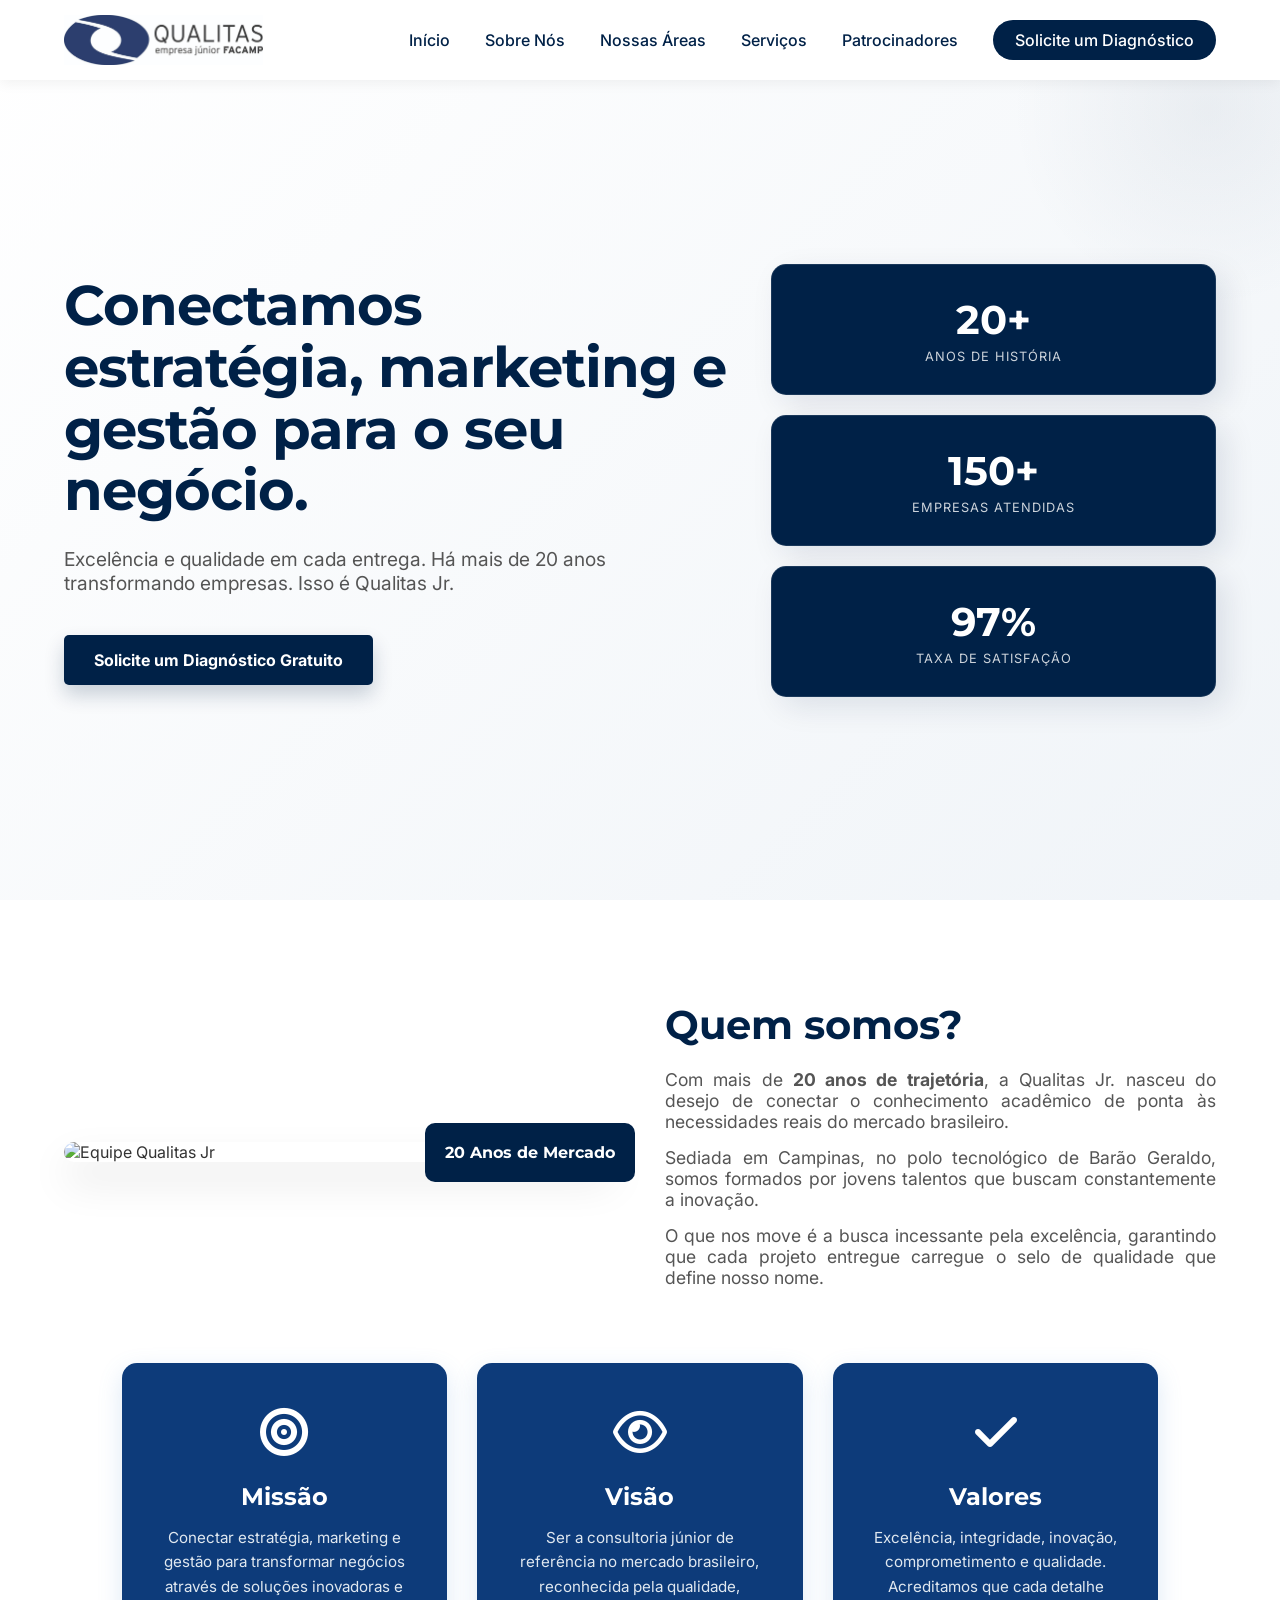
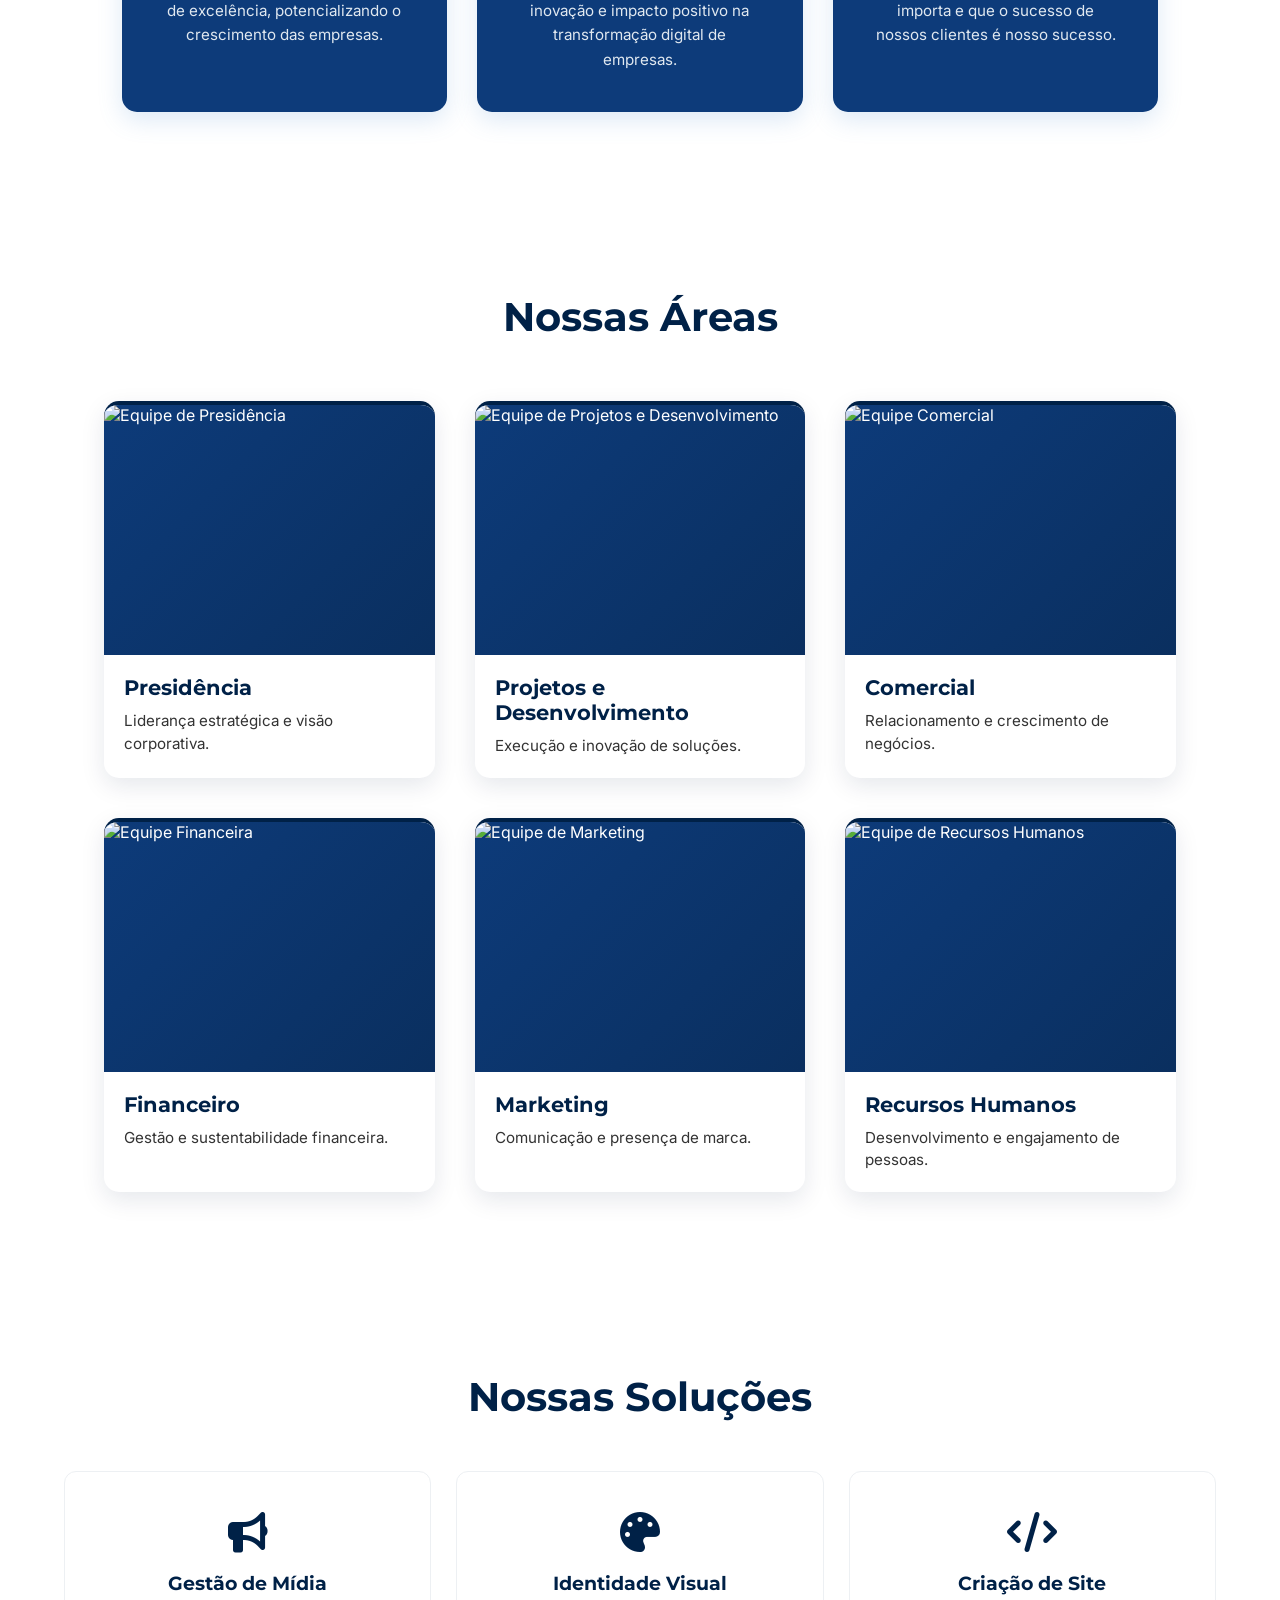
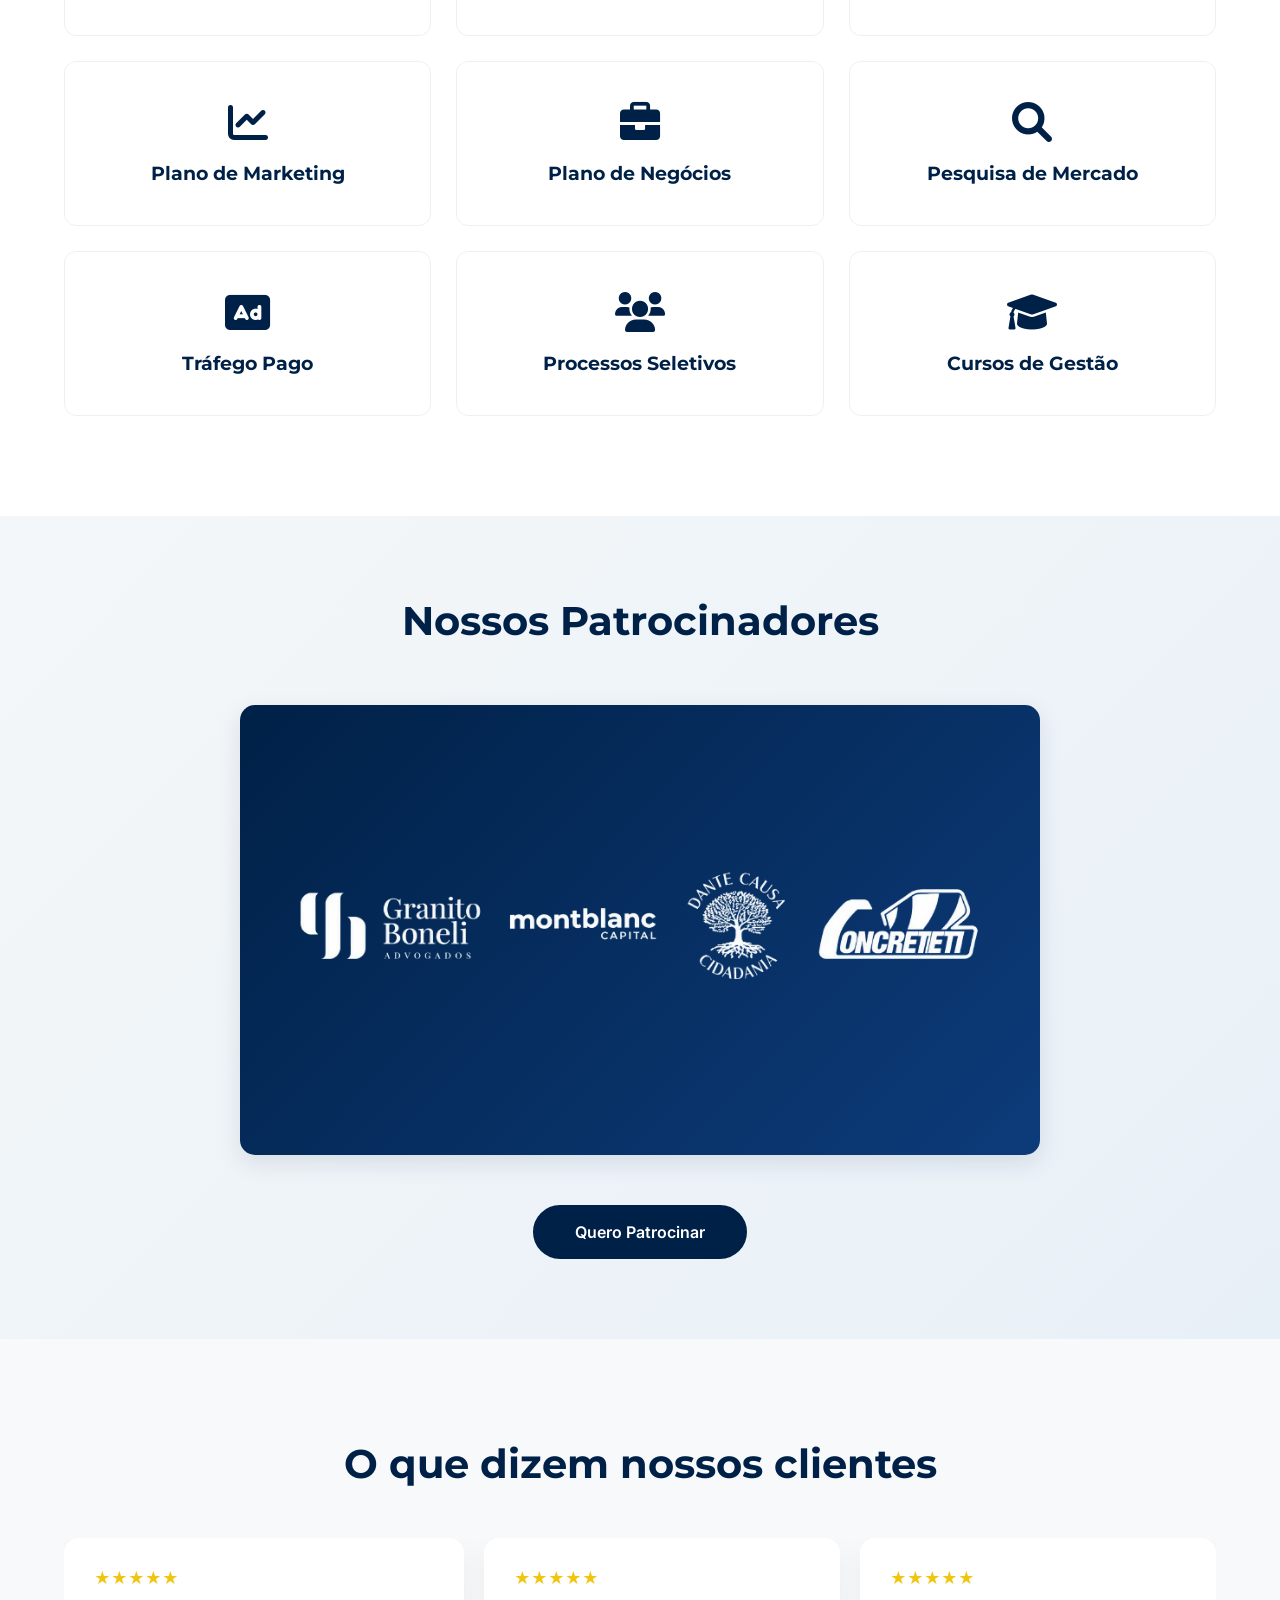
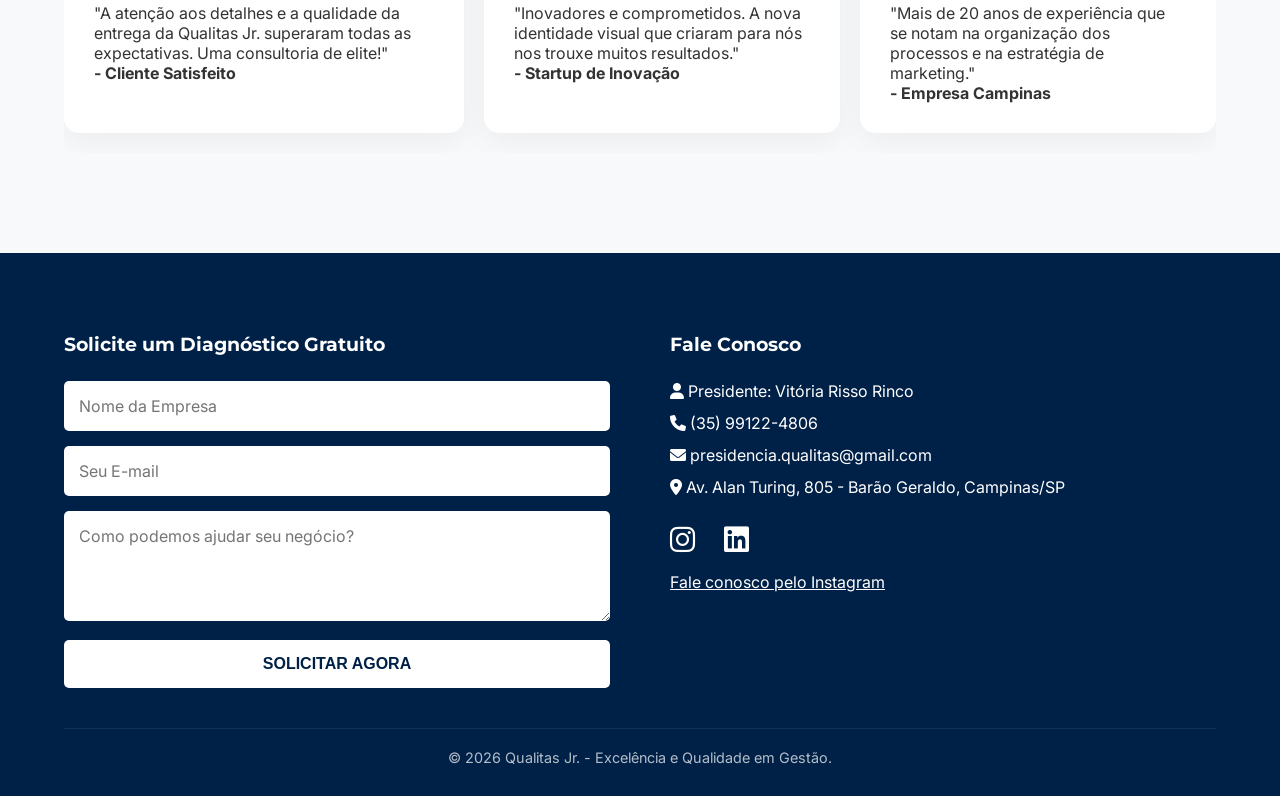
==== index.html @ 2bf7d93d "Add files via upload" ====
<!DOCTYPE html>
<html lang="pt-br">

<head>
    <meta charset="UTF-8">
    <meta name="viewport" content="width=device-width, initial-scale=1.0">
    <title>Qualitas Jr. | Consultoria e Estratégia</title>

    <meta name="description" content="Conectamos estratégia, marketing e gestão para o seu negócio.">
    <meta name="keywords"
        content="criação de sites, desenvolvimento web, Empresa junior, Qualitas jr, Campinas, Facamp ">

    <link rel="stylesheet" href="css/style.css">

    <link href="https://fonts.googleapis.com/css2?family=Montserrat:wght@400;700&family=Inter:wght@300;500&display=swap"
        rel="stylesheet">
    <link rel="stylesheet" href="https://cdnjs.cloudflare.com/ajax/libs/font-awesome/6.0.0/css/all.min.css">
    <link rel="icon" type="image/png" href="img/imgicon.png">

    <style>
        /* --- MELHORIAS DE ANIMAÇÕES E HERO --- */

        /* Animações de Entrada */
        @keyframes fadeInUp {
            from {
                opacity: 0;
                transform: translateY(30px);
            }

            to {
                opacity: 1;
                transform: translateY(0);
            }
        }

        @keyframes fadeInRight {
            from {
                opacity: 0;
                transform: translateX(30px);
            }

            to {
                opacity: 1;
                transform: translateX(0);
            }
        }

        /* Hero Section Enhanced */
        .hero {
            background: linear-gradient(135deg, #ffffff 0%, #f0f4f8 100%) !important;
            position: relative;
            overflow: hidden;
        }

        /* Círculos decorativos no fundo do Hero */
        .hero::before {
            content: '';
            position: absolute;
            top: -10%;
            right: -10%;
            width: 400px;
            height: 400px;
            background: radial-gradient(circle, rgba(0, 33, 71, 0.05) 0%, rgba(255, 255, 255, 0) 70%);
            border-radius: 50%;
            z-index: 0;
        }

        .hero-container {
            position: relative;
            z-index: 1;
        }

        .hero-content {
            animation: fadeInUp 0.8s ease-out forwards;
        }

        .hero-content h1 {
            font-size: 3.5rem !important;
            color: var(--azul-principal);
            margin-bottom: 25px !important;
            letter-spacing: -1px;
        }

        .hero-content p {
            font-size: 1.2rem !important;
            color: #555;
            max-width: 600px;
            animation: fadeInUp 0.8s ease-out forwards;
            animation-delay: 0.2s;
            opacity: 0;
        }

        .btn-cta {
            animation: fadeInUp 0.8s ease-out forwards;
            animation-delay: 0.4s;
            opacity: 0;
            box-shadow: 0 10px 20px rgba(0, 33, 71, 0.2);
            transition: all 0.3s ease !important;
        }

        .btn-cta:hover {
            transform: translateY(-3px) scale(1.05);
            box-shadow: 0 15px 25px rgba(0, 33, 71, 0.3);
        }

        /* Stats Cards Animation */
        .hero-stats {
            animation: fadeInRight 0.8s ease-out forwards;
            animation-delay: 0.6s;
            opacity: 0;
        }

        .stat-card {
            backdrop-filter: blur(10px);
            border: 1px solid rgba(255, 255, 255, 0.1);
            transition: all 0.4s cubic-bezier(0.175, 0.885, 0.32, 1.275) !important;
        }

        .stat-card:hover {
            transform: translateY(-10px) scale(1.05);
            background-color: var(--azul-hover);
            box-shadow: 0 20px 40px rgba(0, 33, 71, 0.2);
        }

        /* Scroll Reveal Effect */
        .reveal {
            opacity: 0;
            transform: translateY(30px);
            transition: all 0.8s ease-out;
        }

        .reveal.active {
            opacity: 1;
            transform: translateY(0);
        }

        /* Mobile Adjustments */
        @media (max-width: 968px) {
            .hero-content h1 {
                font-size: 2.5rem !important;
            }
        }
    </style>
</head>

<body>

    <header>
        <a href="#" class="logo">
            <img src="img/logo.png" alt="Qualitas Jr. Logo">
        </a>

        <div class="menu-toggle" id="mobile-menu">
            <i class="fas fa-bars"></i>
        </div>

        <nav id="nav-menu">
            <a href="#" onclick="closeMenu()">Início</a>
            <a href="#sobre" onclick="closeMenu()">Sobre Nós</a>
            <a href="#areas" onclick="closeMenu()">Nossas Áreas</a>
            <a href="#servicos" onclick="closeMenu()">Serviços</a>
            <a href="#patrocinadores" onclick="closeMenu()">Patrocinadores</a>
            <a href="#contato" class="btn-diagnostico" onclick="closeMenu()">Solicite um Diagnóstico</a>
        </nav>
    </header>

    <section class="hero">
        <div class="hero-container">
            <div class="hero-content">
                <h1>Conectamos estratégia, marketing e gestão para o seu negócio.</h1>
                <p>Excelência e qualidade em cada entrega. Há mais de 20 anos transformando empresas. Isso é Qualitas
                    Jr.</p>
                <a href="#contato" class="btn-cta">Solicite um Diagnóstico Gratuito</a>
            </div>

            <div class="hero-stats">
                <div class="stat-card">
                    <h3>20+</h3>
                    <p>Anos de História</p>
                </div>
                <div class="stat-card">
                    <h3>150+</h3>
                    <p>Empresas Atendidas</p>
                </div>
                <div class="stat-card">
                    <h3>97%</h3>
                    <p>Taxa de Satisfação</p>
                </div>
            </div>
        </div>
    </section>

    <section id="sobre" class="about reveal">
        <div class="about-container">
            <div class="about-image">
                <img src="img/fotoequipe.webp" alt="Equipe Qualitas Jr" class="team-photo">
                <div class="experience-badge">20 Anos de Mercado</div>
            </div>
            <div class="about-text">
                <h2>Quem somos?</h2>
                <p>Com mais de <strong>20 anos de trajetória</strong>, a Qualitas Jr. nasceu do desejo de conectar o
                    conhecimento acadêmico de ponta às necessidades reais do mercado brasileiro.</p>
                <p>Sediada em Campinas, no polo tecnológico de Barão Geraldo, somos formados por jovens talentos que
                    buscam constantemente a inovação.</p>
                <p>O que nos move é a busca incessante pela excelência, garantindo que cada projeto entregue carregue o
                    selo de qualidade que define nosso nome.</p>
            </div>
        </div>

        <div class="mission-vision-values">
            <div class="mvv-card reveal">
                <div class="mvv-icon"><i class="fa-solid fa-bullseye" style="color: rgb(255, 255, 255);"></i></div>
                <h3>Missão</h3>
                <p>Conectar estratégia, marketing e gestão para transformar negócios através de soluções inovadoras e de
                    excelência, potencializando o crescimento das empresas.</p>
            </div>
            <div class="mvv-card reveal">
                <div class="mvv-icon"><i class="fa-duotone fa-regular fa-eye"
                        style="--fa-primary-color: rgb(255, 255, 255); --fa-secondary-color: rgb(255, 255, 255);"></i>
                </div>
                <h3>Visão</h3>
                <p>Ser a consultoria júnior de referência no mercado brasileiro, reconhecida pela qualidade, inovação e
                    impacto positivo na transformação digital de empresas.</p>
            </div>
            <div class="mvv-card reveal">
                <div class="mvv-icon"><i class="fa-solid fa-check" style="color: rgb(255, 255, 255);"></i></div>
                <h3>Valores</h3>
                <p>Excelência, integridade, inovação, comprometimento e qualidade. Acreditamos que cada detalhe importa
                    e que o sucesso de nossos clientes é nosso sucesso.</p>
            </div>
        </div>
    </section>

    <section id="areas" class="nossas areas reveal">
        <div class="teams-section">
            <h2 class="teams-title">Nossas Áreas</h2>
            <div class="teams-grid">
                <div class="team-card">
                    <div class="team-photo-placeholder">
                        <img src="img/Presidencia.webp" alt="Equipe de Presidência">
                    </div>
                    <h3>Presidência</h3>
                    <p>Liderança estratégica e visão corporativa.</p>
                </div>
                <div class="team-card">
                    <div class="team-photo-placeholder">
                        <img src="img/timeP&D.webp" alt="Equipe de Projetos e Desenvolvimento">
                    </div>
                    <h3>Projetos e Desenvolvimento</h3>
                    <p>Execução e inovação de soluções.</p>
                </div>
                <div class="team-card">
                    <div class="team-photo-placeholder">
                        <img src="img/timeComercial.webp" alt="Equipe Comercial">
                    </div>
                    <h3>Comercial</h3>
                    <p>Relacionamento e crescimento de negócios.</p>
                </div>
                <div class="team-card">
                    <div class="team-photo-placeholder">
                        <img src="img/timeFinanceiro.webp" alt="Equipe Financeira">
                    </div>
                    <h3>Financeiro</h3>
                    <p>Gestão e sustentabilidade financeira.</p>
                </div>
                <div class="team-card">
                    <div class="team-photo-placeholder">
                        <img src="img/timemarketing.webp" alt="Equipe de Marketing">
                    </div>
                    <h3>Marketing</h3>
                    <p>Comunicação e presença de marca.</p>
                </div>
                <div class="team-card">
                    <div class="team-photo-placeholder">
                        <img src="img/timeRH.webp" alt="Equipe de Recursos Humanos">
                    </div>
                    <h3>Recursos Humanos</h3>
                    <p>Desenvolvimento e engajamento de pessoas.</p>
                </div>
            </div>
        </div>
    </section>

    <section id="servicos" class="services reveal">
        <h2 class="services-title">Nossas Soluções</h2>
        <div class="services-grid">
            <div class="service-card"><i class="fas fa-bullhorn"></i>
                <h3 style="color: var(--azul-principal)">Gestão de Mídia</h3>
            </div>
            <div class="service-card"><i class="fas fa-palette"></i>
                <h3 style="color: var(--azul-principal)">Identidade Visual</h3>
            </div>
            <div class="service-card"><i class="fas fa-code"></i>
                <h3 style="color: var(--azul-principal)">Criação de Site</h3>
            </div>
            <div class="service-card"><i class="fas fa-chart-line"></i>
                <h3 style="color: var(--azul-principal)">Plano de Marketing</h3>
            </div>
            <div class="service-card"><i class="fas fa-briefcase"></i>
                <h3 style="color: var(--azul-principal)">Plano de Negócios</h3>
            </div>
            <div class="service-card"><i class="fas fa-search"></i>
                <h3 style="color: var(--azul-principal)">Pesquisa de Mercado</h3>
            </div>
            <div class="service-card"><i class="fas fa-ad"></i>
                <h3 style="color: var(--azul-principal)">Tráfego Pago</h3>
            </div>
            <div class="service-card"><i class="fas fa-users"></i>
                <h3 style="color: var(--azul-principal)">Processos Seletivos</h3>
            </div>
            <div class="service-card"><i class="fas fa-graduation-cap"></i>
                <h3 style="color: var(--azul-principal)">Cursos de Gestão</h3>
            </div>
        </div>
    </section>

    <section id="patrocinadores" class="sponsors reveal">
        <h2 class="sponsors-title">Nossos Patrocinadores</h2>
        <div class="sponsors-container">
            <div class="sponsor-card-large">
                <div class="sponsor-logo-large">
                    <img src="img/patrocinadores.webp" alt="Patrocinadores">
                </div>
            </div>
        </div>
        <div class="sponsor-button-container">
            <a href="#contato" class="btn-sponsor">Quero Patrocinar</a>
        </div>
    </section>
    <section id="depoimentos" class="testimonials reveal">
        <h2 style="text-align:center; margin-bottom: 50px;">O que dizem nossos clientes</h2>
        <div class="testimonial-container">
            <div class="testimonial-card">
                <div class="stars">★★★★★</div>
                <p>"A atenção aos detalhes e a qualidade da entrega da Qualitas Jr. superaram todas as expectativas. Uma
                    consultoria de elite!"</p>
                <strong>- Cliente Satisfeito</strong>
            </div>
            <div class="testimonial-card">
                <div class="stars">★★★★★</div>
                <p>"Inovadores e comprometidos. A nova identidade visual que criaram para nós nos trouxe muitos
                    resultados."</p>
                <strong>- Startup de Inovação</strong>
            </div>
            <div class="testimonial-card">
                <div class="stars">★★★★★</div>
                <p>"Mais de 20 anos de experiência que se notam na organização dos processos e na estratégia de
                    marketing."</p>
                <strong>- Empresa Campinas</strong>
            </div>
        </div>
    </section>

    <footer id="contato">
        <div class="footer-grid">
            <div class="contact-form">
                <h3>Solicite um Diagnóstico Gratuito</h3>
                <form action="https://formsubmit.co/presidencia.qualitas@gmail.com" method="POST">
                    <input type="hidden" name="_next" value="https://SEUDOMINIO.com/obrigado.html">

                    <input type="hidden" name="_captcha" value="false">

                    <input type="text" name="empresa" placeholder="Nome da Empresa" required>
                    <input type="email" name="email" placeholder="Seu E-mail" required>
                    <textarea name="mensagem" rows="4" placeholder="Como podemos ajudar seu negócio?"></textarea>

                    <button type="submit">SOLICITAR AGORA</button>
                </form>
            </div>

            <div class="contact-info">
                <h3>Fale Conosco</h3>
                <p><i class="fas fa-user"></i> Presidente: Vitória Risso Rinco</p>
                <p><i class="fas fa-phone"></i> (35) 99122-4806</p>
                <p><i class="fas fa-envelope"></i> presidencia.qualitas@gmail.com</p>
                <p><i class="fas fa-map-marker-alt"></i> Av. Alan Turing, 805 - Barão Geraldo, Campinas/SP</p>

                <div class="social-icons">
                    <a href="https://www.instagram.com/qualitasjr?igsh=eXc1OTRqb3RvMmMx&utm_source=qr"
                        target="_blank"><i class="fab fa-instagram"></i></a>
                    <a href="https://www.linkedin.com/company/qualitasjr" target="_blank"><i
                            class="fab fa-linkedin"></i></a>
                </div>
                <a href="https://www.instagram.com/qualitasjr" class="social-link-text">Fale conosco pelo Instagram</a>
            </div>
        </div>
        <p class="copyright">&copy; 2026 Qualitas Jr. - Excelência e Qualidade em Gestão.</p>
    </footer>

    <script>
        const mobileMenu = document.getElementById('mobile-menu');
        const navMenu = document.getElementById('nav-menu');

        // Abre e fecha o menu ao clicar no ícone
        mobileMenu.addEventListener('click', () => {
            navMenu.classList.toggle('active');
        });

        // Fecha o menu automaticamente ao clicar em um link
        function closeMenu() {
            navMenu.classList.remove('active');
        }

        // --- SCRIPT PARA REVEAL ON SCROLL ---
        function reveal() {
            var reveals = document.querySelectorAll(".reveal");
            for (var i = 0; i < reveals.length; i++) {
                var windowHeight = window.innerHeight;
                var elementTop = reveals[i].getBoundingClientRect().top;
                var elementVisible = 150;
                if (elementTop < windowHeight - elementVisible) {
                    reveals[i].classList.add("active");
                }
            }
        }

        window.addEventListener("scroll", reveal);

        // Trigger initial reveal
        reveal();
    </script>

</body>

</html>
---- css/style.css ----
:root {
    --azul-principal: #002147;
    --azul-hover: #003366;
    --branco: #ffffff;
    --cinza-bg: #f8f9fa;
    --texto-cor: #333333;
}

/* Geral */
* {
    margin: 0;
    padding: 0;
    box-sizing: border-box;
}

body {
    font-family: 'Inter', sans-serif;
    color: var(--texto-cor);
    background-color: var(--branco);
    scroll-behavior: smooth;
}

h1, h2, h3 {
    font-family: 'Montserrat', sans-serif;
    color: var(--azul-principal);
}

/* Header */
header {
    background: var(--branco);
    padding: 10px 5%;
    display: flex;
    justify-content: space-between;
    align-items: center;
    position: fixed;
    width: 100%;
    top: 0;
    z-index: 1000;
    box-shadow: 0 4px 12px rgba(0,0,0,0.05);
    height: 80px;
}

.logo {
    display: flex;
    align-items: center;
    text-decoration: none;
}

.logo img {
    max-height: 50px;
    width: auto;
    transition: 0.3s ease;
}

.logo img:hover {
    transform: scale(1.05);
}

nav {
    display: flex;
    gap: 15px;
    align-items: center;
}

nav a {
    text-decoration: none;
    color: var(--azul-principal);
    margin-left: 20px;
    font-weight: 500;
    transition: 0.3s;
    white-space: nowrap;
}

.btn-diagnostico {
    background-color: var(--azul-principal);
    color: white !important;
    padding: 10px 22px;
    border-radius: 50px;
}

.btn-diagnostico:hover {
    background-color: var(--azul-hover);
    transform: scale(1.05);
}

.menu-toggle {
    display: none;
    font-size: 1.8rem;
    color: var(--azul-principal);
    cursor: pointer;
}

/* --- ESTILO PARA CELULAR --- */
@media (max-width: 768px) {
    .menu-toggle {
        display: block; /* Mostra o hambúrguer */
    }

    nav {
        display: none; /* Esconde o menu padrão */
        flex-direction: column;
        position: absolute;
        top: 80px; /* Logo abaixo do header */
        left: 0;
        width: 100%;
        background-color: var(--branco);
        padding: 20px;
        box-shadow: 0 10px 15px rgba(0,0,0,0.1);
        text-align: center;
        gap: 15px;
    }

    /* Classe que o JavaScript vai ativar */
    nav.active {
        display: flex;
        animation: slideDown 0.4s ease forwards;
    }

    nav a {
        margin: 0;
        padding: 10px;
        font-size: 1.1rem;
        border-bottom: 1px solid #eee;
        width: 100%;
    }

    .btn-diagnostico {
        background-color: var(--azul-principal) !important;
        color: white !important;
        border-radius: 5px;
        margin-top: 10px;
    }
}

@keyframes slideDown {
    from { opacity: 0; transform: translateY(-10px); }
    to { opacity: 1; transform: translateY(0); }
}

/* Hero Section */
.hero {
    min-height: 100vh;
    display: flex;
    align-items: center;
    padding: 120px 5% 60px;
    background: linear-gradient(135deg, #ffffff 50%, #f4f7f9 100%);
}

.hero-container {
    display: flex;
    align-items: center;
    justify-content: space-between;
    gap: 40px;
    max-width: 1200px;
    margin: 0 auto;
    width: 100%;
}

.hero-content { flex: 1.2; }

.hero-content h1 {
    font-size: 3rem;
    line-height: 1.1;
    margin-bottom: 20px;
}

.hero-content p {
    font-size: 1.1rem;
    margin-bottom: 20px;
}

.btn-cta {
    display: inline-block;
    background-color: var(--azul-principal);
    color: white;
    text-decoration: none;
    padding: 15px 30px;
    border-radius: 5px;
    font-weight: bold;
    margin-top: 20px;
    transition: 0.3s;
}

.btn-cta:hover {
    background-color: var(--azul-hover);
}


.hero-stats {
    flex: 0.8;
    display: flex;
    flex-direction: column;
    gap: 20px;
}

.stat-card {
    background: var(--azul-principal);
    color: white;
    padding: 30px;
    border-radius: 15px;
    text-align: center;
    box-shadow: 10px 10px 30px rgba(0, 33, 71, 0.1);
    transition: 0.3s;
}

.stat-card:hover { transform: scale(1.05); }

.stat-card h3 {
    font-size: 2.5rem;
    color: white;
    margin-bottom: 5px;
}

.stat-card p {
    text-transform: uppercase;
    font-size: 0.8rem;
    letter-spacing: 1px;
    opacity: 0.8;
}

@media (max-width: 968px) {
    .hero {
        padding: 120px 5% 40px;
        min-height: auto;
    }

    .hero-container {
        flex-direction: column;
        text-align: center;
    }

    .hero-content h1 {
        font-size: 2rem;
    }

    .hero-content p {
        font-size: 1rem;
    }

    .hero-stats {
        width: 100%;
        flex-direction: row;
    }

    .stat-card {
        flex: 1;
        padding: 20px;
    }

    .stat-card h3 {
        font-size: 1.8rem;
    }

    .stat-card p {
        font-size: 0.7rem;
    }
}

@media (max-width: 480px) {
    .hero-content h1 {
        font-size: 1.5rem;
    }

    .hero-content p {
        font-size: 0.9rem;
    }

    .btn-cta {
        padding: 12px 24px;
        font-size: 0.9rem;
        width: 100%;
        text-align: center;
    }

    .hero-stats {
        flex-direction: column;
    }

    .stat-card {
        padding: 15px;
    }

    .stat-card h3 {
        font-size: 1.5rem;
    }

    .stat-card p {
        font-size: 0.65rem;
    }
}

/* --- SOBRE NÓS COM IMAGEM REAL --- */
.about { 
    padding: 100px 5%; 
    background: white; 
}

.about-container {
    display: flex;
    align-items: center;
    gap: 60px;
    max-width: 1200px;
    margin: 0 auto;
}

.about-image { 
    flex: 1; 
    position: relative; 
}

.team-photo {
    width: 100%;
    border-radius: 20px;
    box-shadow: 0 20px 40px rgba(0,0,0,0.1);
}

.experience-badge {
    position: absolute;
    bottom: -20px;
    right: -20px;
    background: var(--azul-principal);
    color: white;
    padding: 20px;
    border-radius: 10px;
    font-weight: bold;
    font-family: 'Montserrat';
}

.about-text { 
    flex: 1; 
}

.about-text h2 {
    font-size: 2.5rem;
    margin-bottom: 20px;
}

.about-text p {
    font-size: 1.1rem;
    color: #555;
    margin-bottom: 15px;
    text-align: justify;
}

/* Ajuste Responsivo para o Sobre Nós */
@media (max-width: 968px) {
    .about-container {
        flex-direction: column;
        text-align: center;
        gap: 40px;
    }

    .about-text p {
        text-align: center;
    }

    .about-text h2 {
        font-size: 2rem;
    }

    .experience-badge {
        position: static;
        display: inline-block;
        margin-top: 20px;
    }
}

@media (max-width: 768px) {
    .about { 
        padding: 60px 5%; 
    }

    .about-container {
        gap: 30px;
    }

    .about-text h2 {
        font-size: 1.8rem;
    }

    .about-text p {
        font-size: 1rem;
    }

    .team-photo {
        border-radius: 15px;
    }

    .experience-badge {
        padding: 15px;
        font-size: 0.9rem;
        border-radius: 8px;
    }
}

@media (max-width: 480px) {
    .about { 
        padding: 40px 5%; 
    }

    .about-container {
        gap: 20px;
    }

    .about-text h2 {
        font-size: 1.5rem;
    }

    .about-text p {
        font-size: 0.95rem;
    }

    .experience-badge {
        padding: 12px;
        font-size: 0.8rem;
    }
}

/* Responsividade */
@media (max-width: 968px) {
    .hero-container, .about-container {
        flex-direction: column;
        text-align: center;
    }
    .hero-stats { width: 100%; flex-direction: row; }
    .stat-card { flex: 1; padding: 15px; }
    .stat-card h3 { font-size: 1.5rem; }
}

/* Services */
.services {
    padding: 100px 5%;
    text-align: center;
}

.services h2 { 
    margin-bottom: 50px; 
    font-size: 2.5rem; 
}

.services-grid {
    display: grid;
    grid-template-columns: repeat(auto-fit, minmax(280px, 1fr));
    gap: 25px;
}

.service-card {
    padding: 40px;
    background: var(--branco);
    border: 1px solid #edf0f3;
    border-radius: 12px;
    transition: 0.4s;
    cursor: default;
}

.service-card i {
    font-size: 2.5rem;
    color: var(--azul-principal);
    margin-bottom: 20px;
    transition: 0.4s;
}

.service-card h3 {
    transition: 0.4s;
}

.service-card:hover {
    background: var(--azul-principal);
    transform: translateY(-10px);
}

.service-card:hover i, 
.service-card:hover h3 { 
    color: var(--branco) !important; 
}

@media (max-width: 768px) {
    .services {
        padding: 60px 5%;
    }

    .services h2 {
        font-size: 1.8rem;
        margin-bottom: 30px;
    }

    .services-grid {
        grid-template-columns: repeat(auto-fit, minmax(150px, 1fr));
        gap: 15px;
    }

    .service-card {
        padding: 20px;
    }

    .service-card i {
        font-size: 2rem;
    }

    .service-card h3 {
        font-size: 0.9rem;
    }
}

@media (max-width: 480px) {
    .services {
        padding: 40px 5%;
    }

    .services h2 {
        font-size: 1.5rem;
    }

    .services-grid {
        grid-template-columns: repeat(auto-fit, minmax(120px, 1fr));
    }

    .service-card {
        padding: 15px;
    }

    .service-card i {
        font-size: 1.8rem;
    }
}
/* Testimonials */
.testimonials {
    background: var(--cinza-bg);
    padding: 100px 5%;
}

.testimonials h2 {
    text-align: center;
    margin-bottom: 50px;
    font-size: 2.5rem;
}

.testimonial-container {
    display: flex;
    gap: 20px;
    overflow-x: auto;
    padding-bottom: 20px;
    max-width: 1200px;
    margin: 0 auto;
}

.testimonial-card {
    background: white;
    padding: 30px;
    border-radius: 15px;
    min-width: 320px;
    box-shadow: 0 10px 30px rgba(0,0,0,0.05);
}

.stars { color: #f1c40f; margin-bottom: 15px; }

@media (max-width: 768px) {
    .testimonials {
        padding: 60px 5%;
    }

    .testimonials h2 {
        font-size: 1.8rem;
        margin-bottom: 30px;
    }

    .testimonial-container {
        gap: 15px;
    }

    .testimonial-card {
        padding: 20px;
        min-width: 280px;
        font-size: 0.95rem;
    }
}

@media (max-width: 480px) {
    .testimonials {
        padding: 40px 5%;
    }

    .testimonials h2 {
        font-size: 1.5rem;
    }

    .testimonial-card {
        padding: 15px;
        min-width: 250px;
        font-size: 0.9rem;
    }
}

/* Footer */
footer {
    background: var(--azul-principal);
    color: white;
    padding: 80px 5% 30px;
}

.footer-grid {
    display: grid;
    grid-template-columns: repeat(auto-fit, minmax(300px, 1fr));
    gap: 60px;
    max-width: 1200px;
    margin: 0 auto 40px;
}

footer h3 { color: white; margin-bottom: 25px; }

.contact-form input, .contact-form textarea {
    width: 100%;
    padding: 15px;
    margin-bottom: 15px;
    border-radius: 5px;
    border: none;
    font-size: 1rem;
    font-family: 'Inter', sans-serif;
}

.contact-form button {
    background: white;
    color: var(--azul-principal);
    border: none;
    padding: 15px 30px;
    font-weight: 700;
    cursor: pointer;
    transition: 0.3s;
    width: 100%;
    border-radius: 5px;
    font-size: 1rem;
}

.contact-form button:hover {
    background: #dddddd;
}

.contact-info p { 
    margin-bottom: 12px;
    font-size: 1rem;
}

.social-icons { margin-top: 25px; }

.social-icons a {
    color: white;
    font-size: 1.8rem;
    margin-right: 25px;
    transition: 0.3s;
}

.social-icons a:hover {
    transform: scale(1.2);
}

.social-link-text {
    display: block;
    margin-top: 15px;
    color: white;
    text-decoration: underline;
    transition: 0.3s;
}

.social-link-text:hover {
    opacity: 0.8;
}

.copyright {
    text-align: center;
    margin-top: 40px;
    border-top: 1px solid rgba(255,255,255,0.1);
    padding-top: 20px;
    font-size: 0.9rem;
    opacity: 0.7;
}

@media (max-width: 768px) {
    footer {
        padding: 60px 5% 20px;
    }

    .footer-grid {
        gap: 40px;
    }

    .contact-form input, .contact-form textarea {
        padding: 12px;
        font-size: 0.95rem;
    }

    .contact-form button {
        padding: 12px 20px;
        font-size: 0.95rem;
    }

    .social-icons a {
        font-size: 1.5rem;
        margin-right: 15px;
    }
}

@media (max-width: 480px) {
    footer {
        padding: 40px 5% 15px;
    }

    .footer-grid {
        grid-template-columns: 1fr;
        gap: 30px;
    }

    footer h3 {
        font-size: 1.2rem;
    }

    .contact-form input, .contact-form textarea {
        padding: 10px;
        font-size: 0.9rem;
    }

    .contact-info p {
        font-size: 0.9rem;
    }

    .social-icons a {
        font-size: 1.3rem;
        margin-right: 12px;
    }

    .copyright {
        font-size: 0.8rem;
    }
}

/* Responsividade */
@media (max-width: 768px) {
    .hero h1 { font-size: 2.2rem; }
    .stats { flex-direction: column; gap: 40px; }
    nav { display: none; }
}
.about {
    padding: 100px 5%;
    background-color: var(--branco);
}

.about-container {
    display: flex;
    align-items: center;
    gap: 50px;
    max-width: 1200px;
    margin: 0 auto;
}

.about-text {
    flex: 1;
}

.about-text h2 {
    font-size: 2.5rem;
    margin-bottom: 20px;
}

.about-text p {
    font-size: 1.1rem;
    color: #555;
    margin-bottom: 15px;
    text-align: justify;
}

.about-image {
    flex: 1;
    display: flex;
    justify-content: center;
}

.image-placeholder {
    width: 100%;
    height: 350px;
    background-color: var(--azul-principal);
    color: white;
    display: flex;
    align-items: center;
    justify-content: center;
    border-radius: 20px;
    font-family: 'Montserrat', sans-serif;
    font-weight: 700;
    font-size: 1.5rem;
    box-shadow: 20px 20px 0px #eef2f7;
}

/* Missão, Visão e Valores */
.mission-vision-values {
    display: grid;
    grid-template-columns: repeat(3, 1fr);
    gap: 30px;
    max-width: 1200px;
    margin: 60px auto 0;
    padding: 0 5%;
}

.mvv-card {
    background: #0d3b7a;
    padding: 40px;
    border-radius: 15px;
    text-align: center;
    box-shadow: 0 8px 24px rgba(84, 144, 212, 0.2);
    transition: all 0.3s ease;
}

.mvv-card:hover {
    transform: translateY(-10px);
    box-shadow: 0 12px 32px rgba(0, 33, 71, 0.3);
    background: #0a2f5f;
}

.mvv-icon {
    font-size: 3rem;
    margin-bottom: 20px;
    color: white;
}

.mvv-card h3 {
    font-size: 1.5rem;
    margin-bottom: 15px;
    color: white;
}

.mvv-card p {
    color: #e0e8f0;
    line-height: 1.6;
    font-size: 0.95rem;
}

/* Seção de Áreas/Equipes */
.teams-section {
    max-width: 1200px;
    margin: 80px auto;
    padding: 0 5%;
}

.teams-title {
    text-align: center;
    font-size: 2.5rem;
    margin-bottom: 60px;
    color: var(--azul-principal);
}

.teams-grid {
    display: grid;
    grid-template-columns: repeat(auto-fit, minmax(300px, 1fr));
    gap: 40px;
}

.team-card {
    background: white;
    border-radius: 15px;
    overflow: hidden;
    box-shadow: 0 8px 24px rgba(0, 33, 71, 0.1);
    transition: all 0.3s ease;
    border-top: 4px solid var(--azul-principal);
}

.team-card:hover {
    transform: translateY(-10px);
    box-shadow: 0 12px 32px rgba(0, 33, 71, 0.15);
}

.team-photo-placeholder {
    width: 100%;
    height: 250px;
    background: linear-gradient(135deg, #0d3b7a 0%, #0a2f5f 100%);
    display: flex;
    align-items: center;
    justify-content: center;
    color: white;
    font-size: 1rem;
    overflow: hidden;
}

.team-photo-placeholder img {
    width: 100%;
    height: 100%;
    object-fit: cover;
}

.team-card h3 {
    font-size: 1.3rem;
    color: var(--azul-principal);
    padding: 20px 20px 10px;
}

.team-card p {
    color: var(--texto-cor);
    padding: 0 20px 20px;
    font-size: 0.95rem;
    line-height: 1.5;
}

/* Seção de Patrocinadores */
.sponsors {
    background: linear-gradient(135deg, #f4f7f9 0%, #e8f0f7 100%);
    padding: 80px 5%;
}

.sponsors-title {
    text-align: center;
    font-size: 2.5rem;
    margin-bottom: 60px;
    color: var(--azul-principal);
}

/* Seção de Patrocinadores */
.sponsors {
    background: linear-gradient(135deg, #f4f7f9 0%, #e8f0f7 100%);
    padding: 80px 5%;
}

.sponsors-title {
    text-align: center;
    font-size: 2.5rem;
    margin-bottom: 60px;
    color: var(--azul-principal);
}

.sponsors-container {
    display: flex;
    justify-content: center;
    max-width: 1000px;
    margin: 0 auto 50px;
}

.sponsor-card-large {
    background: white;
    border-radius: 15px;
    overflow: hidden;
    box-shadow: 0 8px 24px rgba(0, 33, 71, 0.1);
    transition: all 0.3s ease;
    width: 100%;
    max-width: 800px;
}

.sponsor-card-large:hover {
    transform: translateY(-10px);
    box-shadow: 0 12px 32px rgba(0, 33, 71, 0.15);
}

.sponsor-logo-large {
    width: 100%;
    height: 450px;
    background: linear-gradient(135deg, #002147 0%, #0d3b7a 100%);
    display: flex;
    align-items: center;
    justify-content: center;
    color: white;
    font-size: 1rem;
    overflow: hidden;
}

.sponsor-logo-large img {
    width: 100%;
    height: 100%;
    object-fit: contain;
    padding: 25px;
}

.sponsor-button-container {
    display: flex;
    justify-content: center;
}

.btn-sponsor {
    display: inline-block;
    background-color: var(--azul-principal);
    color: white;
    text-decoration: none;
    padding: 15px 40px;
    border-radius: 50px;
    font-weight: 600;
    transition: all 0.3s ease;
    border: 2px solid var(--azul-principal);
}

.btn-sponsor:hover {
    background-color: var(--azul-hover);
    border-color: var(--azul-hover);
    transform: scale(1.05);
}

/* Ajuste Responsivo para Patrocinadores */
@media (max-width: 768px) {
    .sponsors-title {
        font-size: 1.8rem;
        margin-bottom: 40px;
    }

    .sponsor-logo-large {
        height: 250px;
    }

    .sponsor-logo-large img {
        padding: 30px;
    }

    .btn-sponsor {
        padding: 12px 30px;
        font-size: 0.95rem;
    }
}

/* Ajuste Responsivo para o Sobre Nós */
@media (max-width: 768px) {
    .about-container {
        flex-direction: column;
        text-align: center;
    }
    
    .about-text p {
        text-align: center;
    }

    .image-placeholder {
        height: 200px;
    }

    .mission-vision-values {
        grid-template-columns: 1fr;
        gap: 20px;
        margin: 40px auto 0;
    }

    .teams-title {
        font-size: 1.8rem;
        margin-bottom: 40px;
    }

    .teams-grid {
        grid-template-columns: 1fr;
        gap: 20px;
    }

    .team-photo-placeholder {
        height: 200px;
    }
}

@keyframes pulse {
    0% { transform: scale(1); box-shadow: 0 0 0 0 rgba(0, 33, 71, 0.4); }
    70% { transform: scale(1.05); box-shadow: 0 0 0 10px rgba(0, 33, 71, 0); }
    100% { transform: scale(1); box-shadow: 0 0 0 0 rgba(0, 33, 71, 0); }
}

.btn-diagnostico {
    animation: pulse 2s infinite;
}

html {
    scroll-behavior: smooth;
}
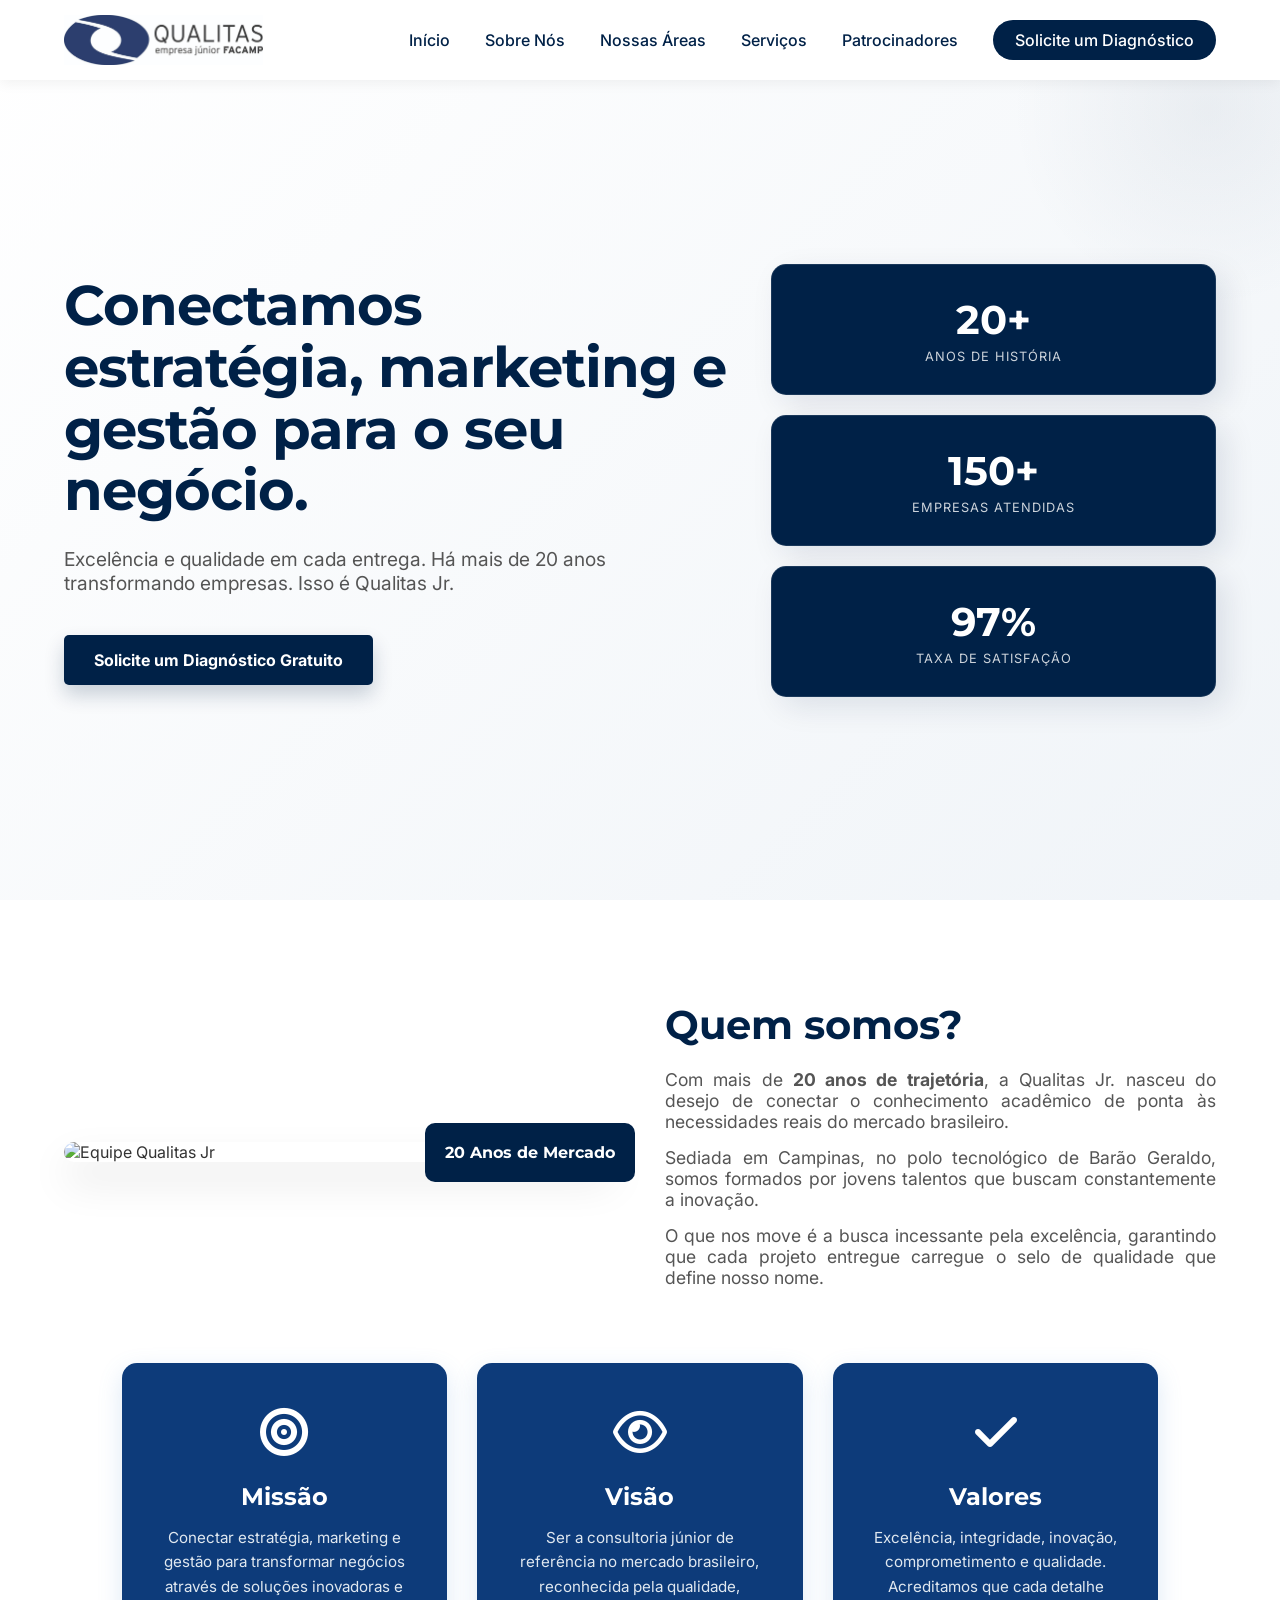
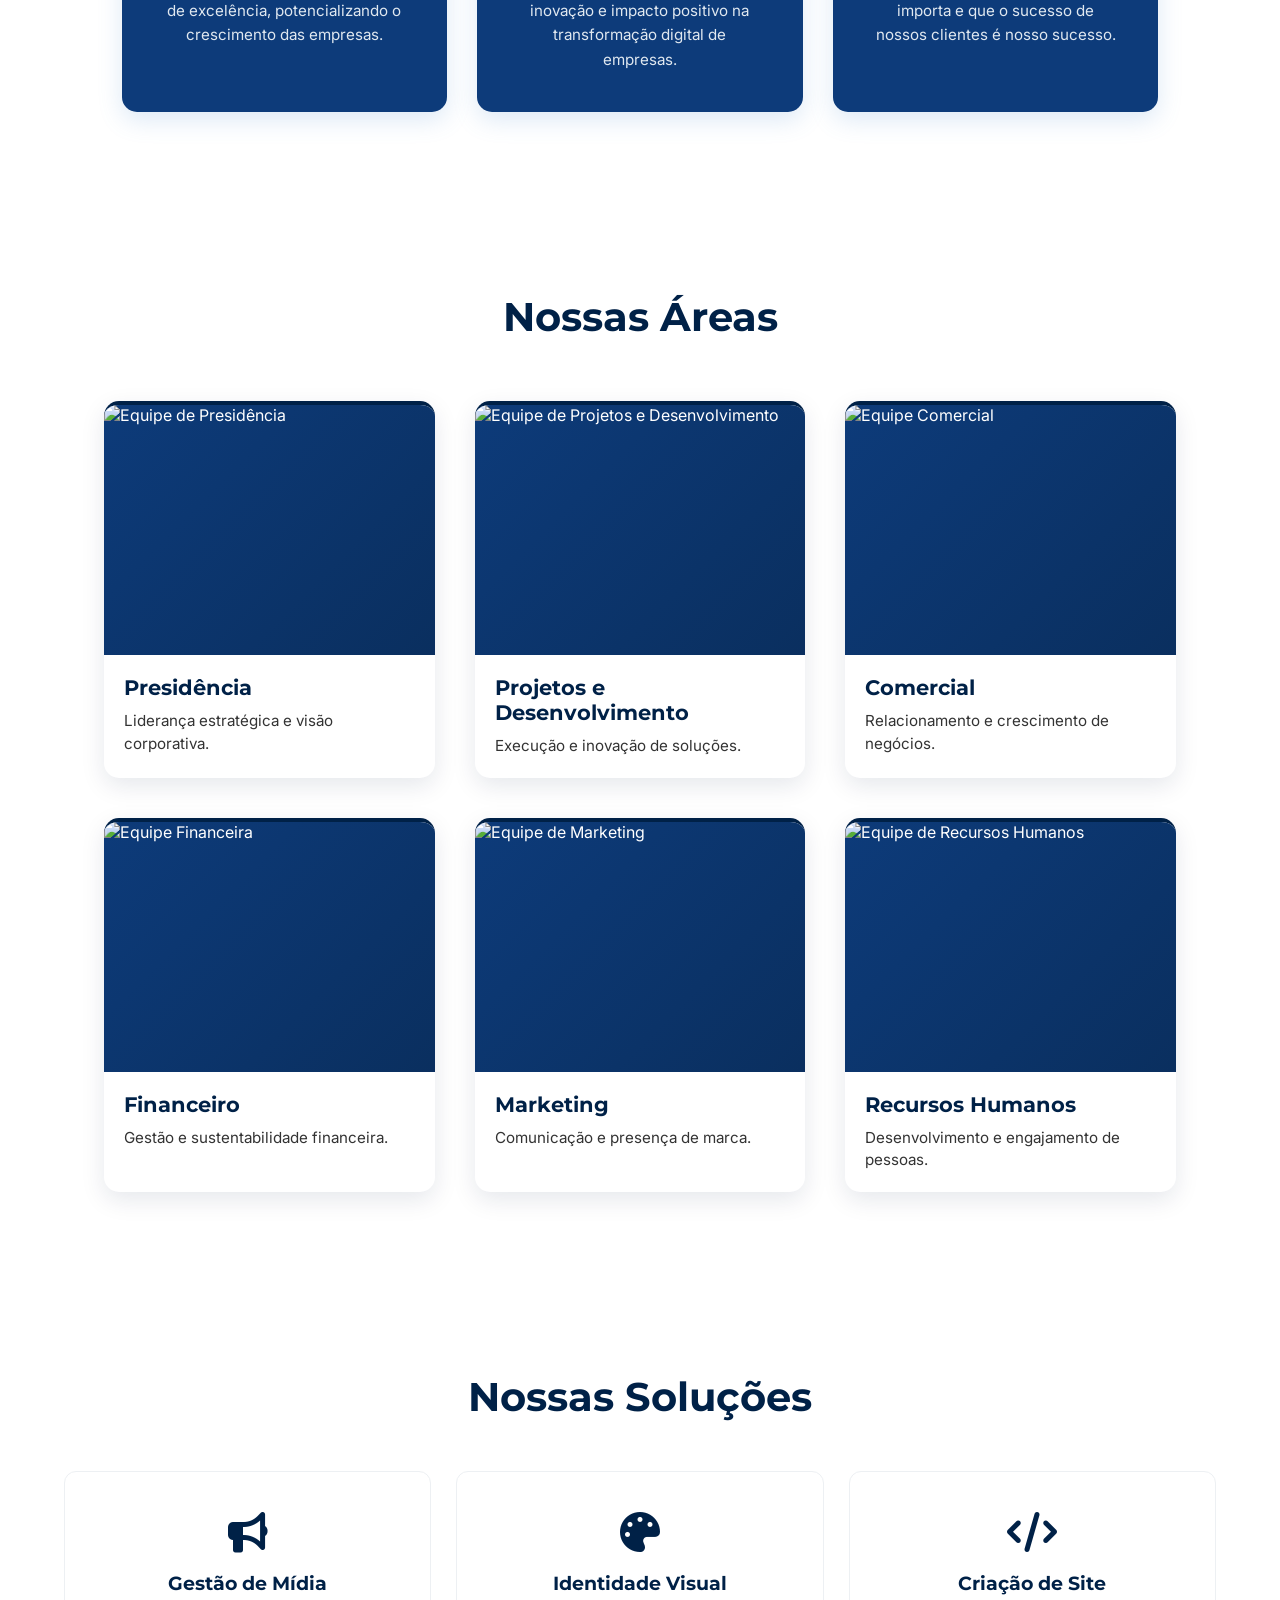
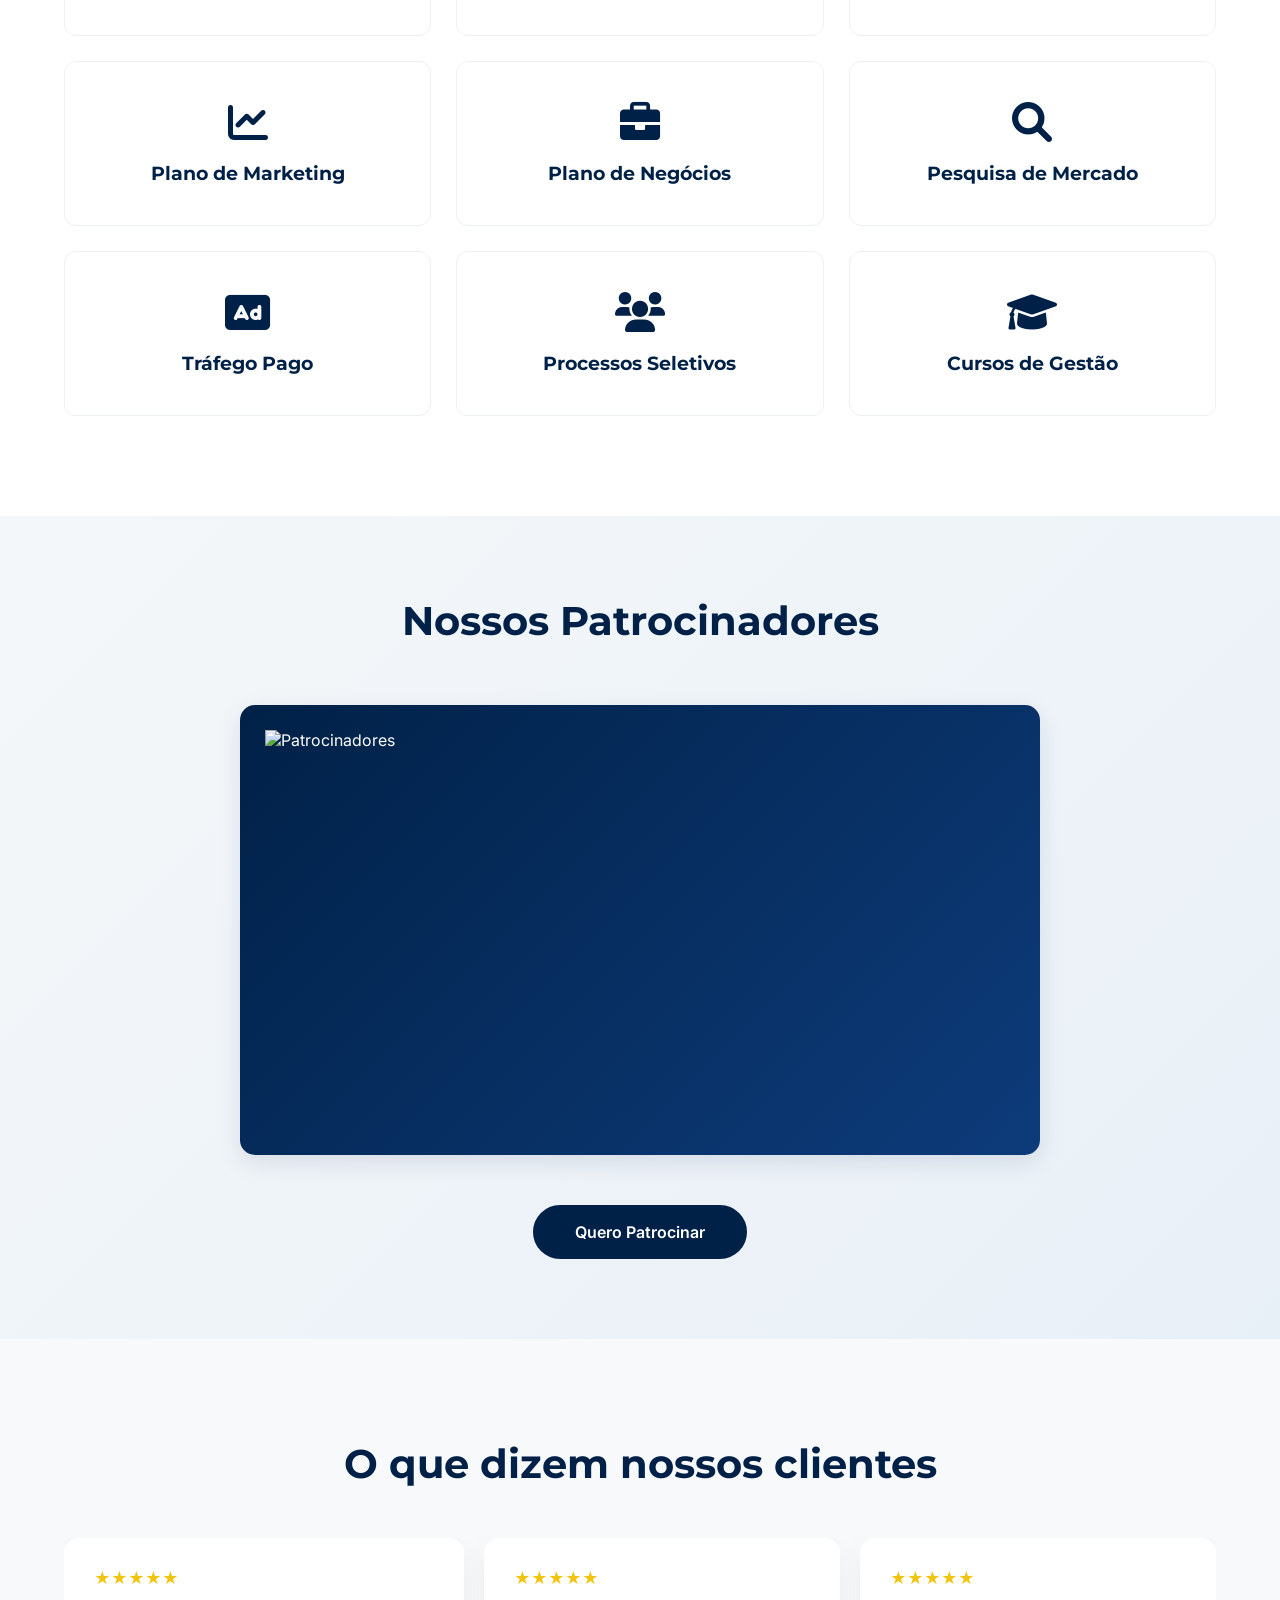
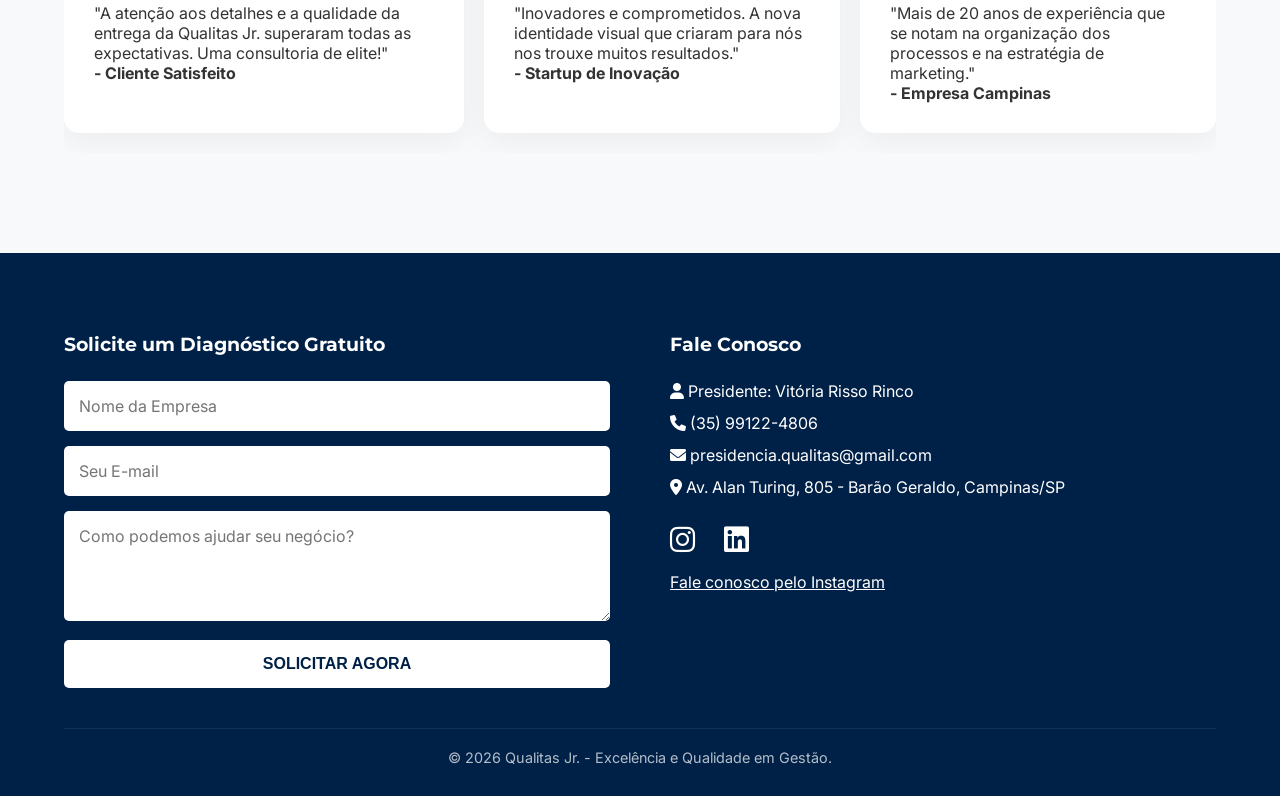
==== commit 3c707480: "Add files via upload" ====
--- a/index.html
+++ b/index.html
@@ -193,7 +193,7 @@
     <section id="sobre" class="about reveal">
         <div class="about-container">
             <div class="about-image">
-                <img src="img/fotoequipe.webp" alt="Equipe Qualitas Jr" class="team-photo">
+                <img src="img/fotoequipe.WebP" alt="Equipe Qualitas Jr" class="team-photo">
                 <div class="experience-badge">20 Anos de Mercado</div>
             </div>
             <div class="about-text">
@@ -237,42 +237,42 @@
             <div class="teams-grid">
                 <div class="team-card">
                     <div class="team-photo-placeholder">
-                        <img src="img/Presidencia.webp" alt="Equipe de Presidência">
+                        <img src="img/Presidencia.WebP" alt="Equipe de Presidência">
                     </div>
                     <h3>Presidência</h3>
                     <p>Liderança estratégica e visão corporativa.</p>
                 </div>
                 <div class="team-card">
                     <div class="team-photo-placeholder">
-                        <img src="img/timeP&D.webp" alt="Equipe de Projetos e Desenvolvimento">
+                        <img src="img/timeP&D.WebP" alt="Equipe de Projetos e Desenvolvimento">
                     </div>
                     <h3>Projetos e Desenvolvimento</h3>
                     <p>Execução e inovação de soluções.</p>
                 </div>
                 <div class="team-card">
                     <div class="team-photo-placeholder">
-                        <img src="img/timeComercial.webp" alt="Equipe Comercial">
+                        <img src="img/timeComercial.WebP" alt="Equipe Comercial">
                     </div>
                     <h3>Comercial</h3>
                     <p>Relacionamento e crescimento de negócios.</p>
                 </div>
                 <div class="team-card">
                     <div class="team-photo-placeholder">
-                        <img src="img/timeFinanceiro.webp" alt="Equipe Financeira">
+                        <img src="img/timeFinanceiro.WebP" alt="Equipe Financeira">
                     </div>
                     <h3>Financeiro</h3>
                     <p>Gestão e sustentabilidade financeira.</p>
                 </div>
                 <div class="team-card">
                     <div class="team-photo-placeholder">
-                        <img src="img/timemarketing.webp" alt="Equipe de Marketing">
+                        <img src="img/timemarketing.WebP" alt="Equipe de Marketing">
                     </div>
                     <h3>Marketing</h3>
                     <p>Comunicação e presença de marca.</p>
                 </div>
                 <div class="team-card">
                     <div class="team-photo-placeholder">
-                        <img src="img/timeRH.webp" alt="Equipe de Recursos Humanos">
+                        <img src="img/timeRH.WebP" alt="Equipe de Recursos Humanos">
                     </div>
                     <h3>Recursos Humanos</h3>
                     <p>Desenvolvimento e engajamento de pessoas.</p>
@@ -319,7 +319,7 @@
         <div class="sponsors-container">
             <div class="sponsor-card-large">
                 <div class="sponsor-logo-large">
-                    <img src="img/patrocinadores.webp" alt="Patrocinadores">
+                    <img src="img/patrocinadores.WebP" alt="Patrocinadores">
                 </div>
             </div>
         </div>
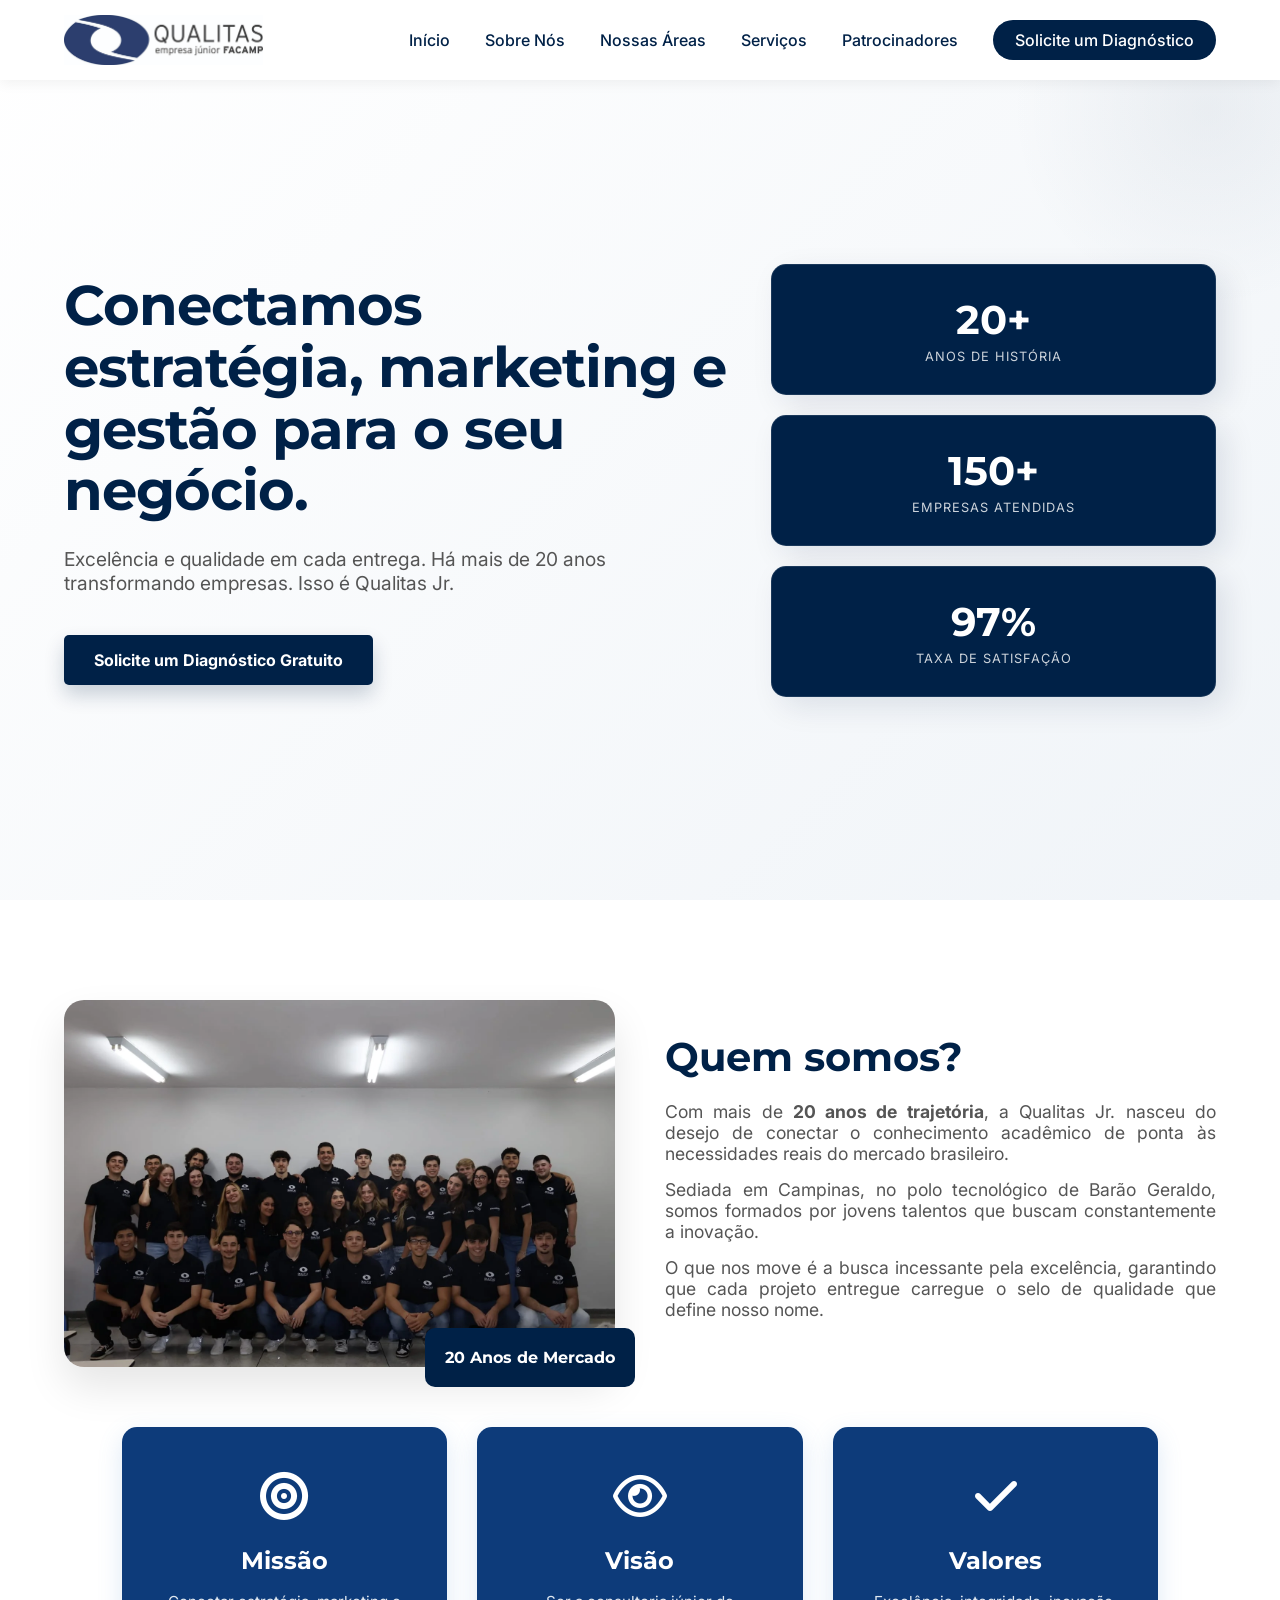
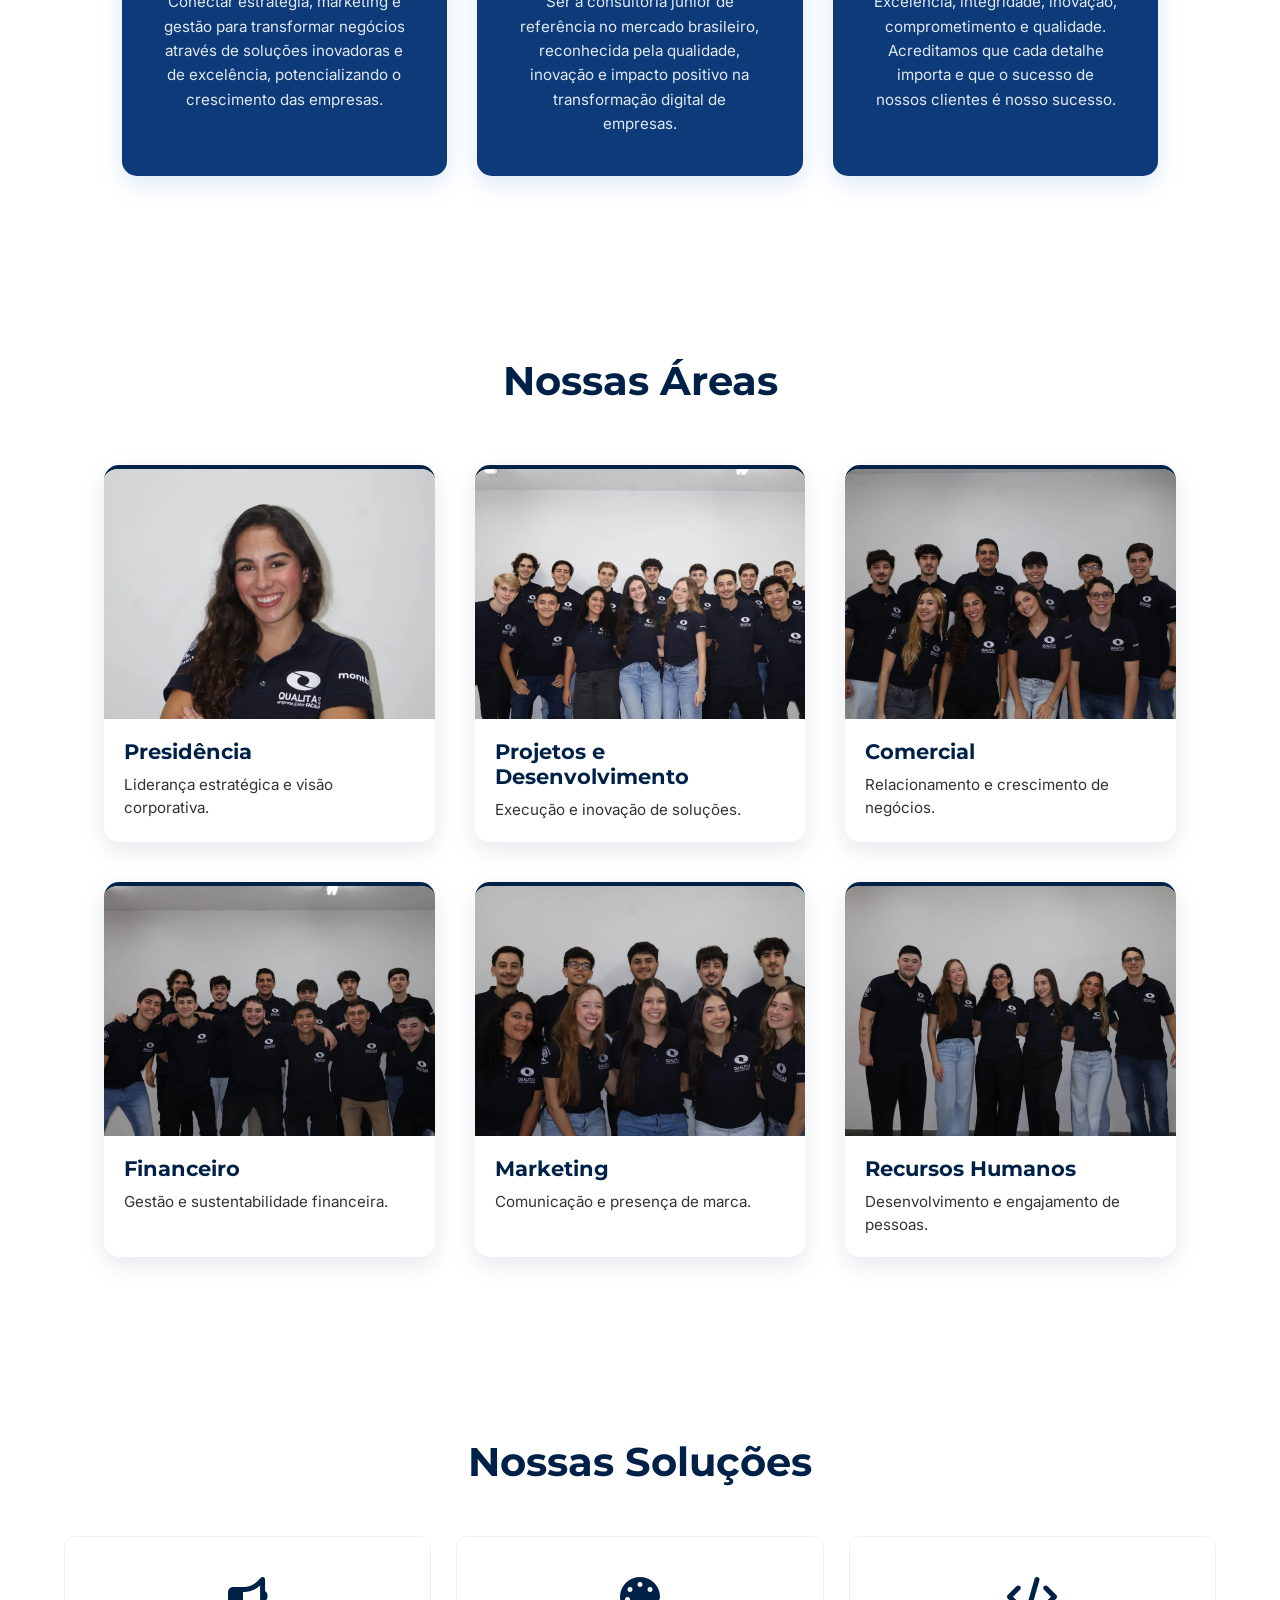
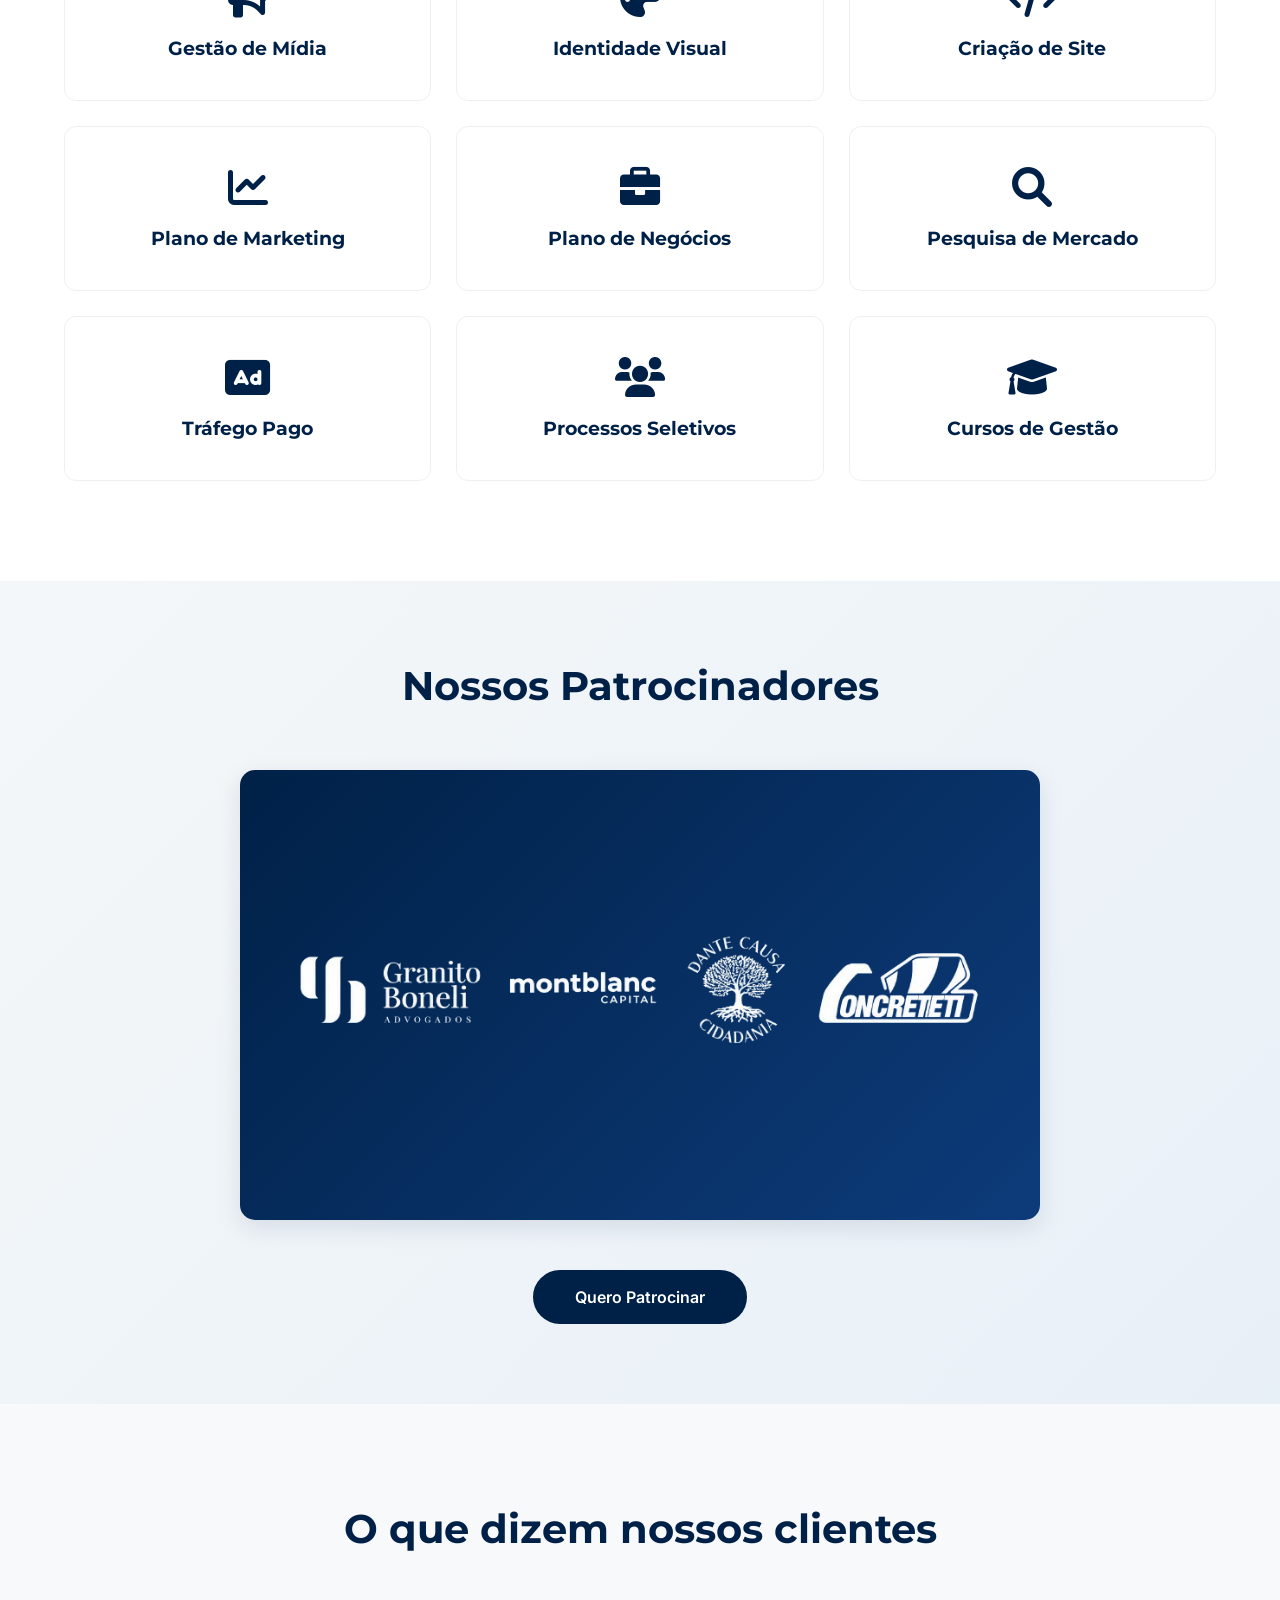
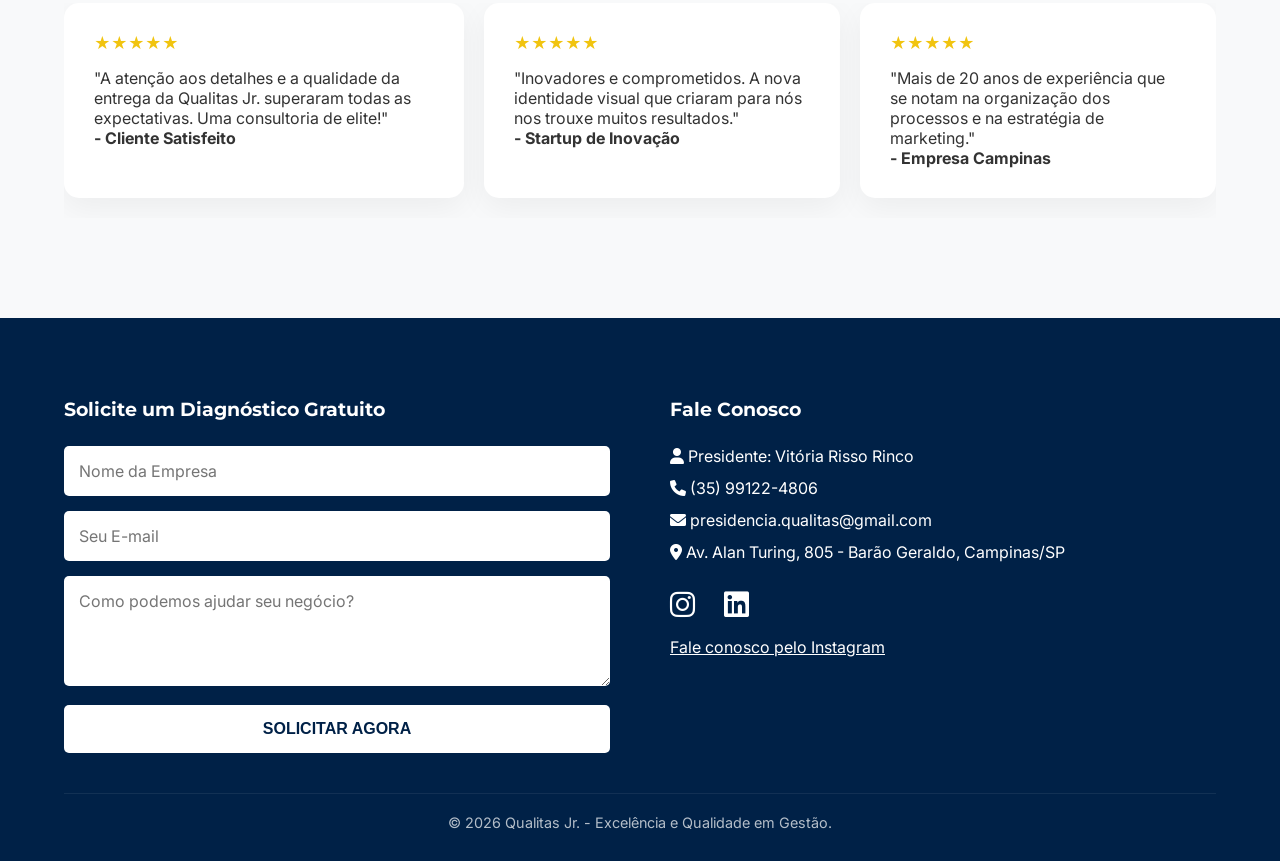
==== commit d8b37973: "Add files via upload" ====
--- a/index.html
+++ b/index.html
@@ -193,7 +193,7 @@
     <section id="sobre" class="about reveal">
         <div class="about-container">
             <div class="about-image">
-                <img src="img/fotoequipe.WebP" alt="Equipe Qualitas Jr" class="team-photo">
+                <img src="img/foto-equipe.webp" alt="Equipe Qualitas Jr" class="team-photo">
                 <div class="experience-badge">20 Anos de Mercado</div>
             </div>
             <div class="about-text">
@@ -237,42 +237,42 @@
             <div class="teams-grid">
                 <div class="team-card">
                     <div class="team-photo-placeholder">
-                        <img src="img/Presidencia.WebP" alt="Equipe de Presidência">
+                        <img src="img/presidencia.webp" alt="Equipe de Presidência">
                     </div>
                     <h3>Presidência</h3>
                     <p>Liderança estratégica e visão corporativa.</p>
                 </div>
                 <div class="team-card">
                     <div class="team-photo-placeholder">
-                        <img src="img/timeP&D.WebP" alt="Equipe de Projetos e Desenvolvimento">
+                        <img src="img/time-pd.webp" alt="Equipe de Projetos e Desenvolvimento">
                     </div>
                     <h3>Projetos e Desenvolvimento</h3>
                     <p>Execução e inovação de soluções.</p>
                 </div>
                 <div class="team-card">
                     <div class="team-photo-placeholder">
-                        <img src="img/timeComercial.WebP" alt="Equipe Comercial">
+                        <img src="img/time-comercial.webp" alt="Equipe Comercial">
                     </div>
                     <h3>Comercial</h3>
                     <p>Relacionamento e crescimento de negócios.</p>
                 </div>
                 <div class="team-card">
                     <div class="team-photo-placeholder">
-                        <img src="img/timeFinanceiro.WebP" alt="Equipe Financeira">
+                        <img src="img/time-financeiro.webp" alt="Equipe Financeira">
                     </div>
                     <h3>Financeiro</h3>
                     <p>Gestão e sustentabilidade financeira.</p>
                 </div>
                 <div class="team-card">
                     <div class="team-photo-placeholder">
-                        <img src="img/timemarketing.WebP" alt="Equipe de Marketing">
+                        <img src="img/time-marketing.webp" alt="Equipe de Marketing">
                     </div>
                     <h3>Marketing</h3>
                     <p>Comunicação e presença de marca.</p>
                 </div>
                 <div class="team-card">
                     <div class="team-photo-placeholder">
-                        <img src="img/timeRH.WebP" alt="Equipe de Recursos Humanos">
+                        <img src="img/time-rh.webp" alt="Equipe de Recursos Humanos">
                     </div>
                     <h3>Recursos Humanos</h3>
                     <p>Desenvolvimento e engajamento de pessoas.</p>
@@ -319,7 +319,7 @@
         <div class="sponsors-container">
             <div class="sponsor-card-large">
                 <div class="sponsor-logo-large">
-                    <img src="img/patrocinadores.WebP" alt="Patrocinadores">
+                    <img src="img/patrocinadores.webp" alt="Patrocinadores">
                 </div>
             </div>
         </div>
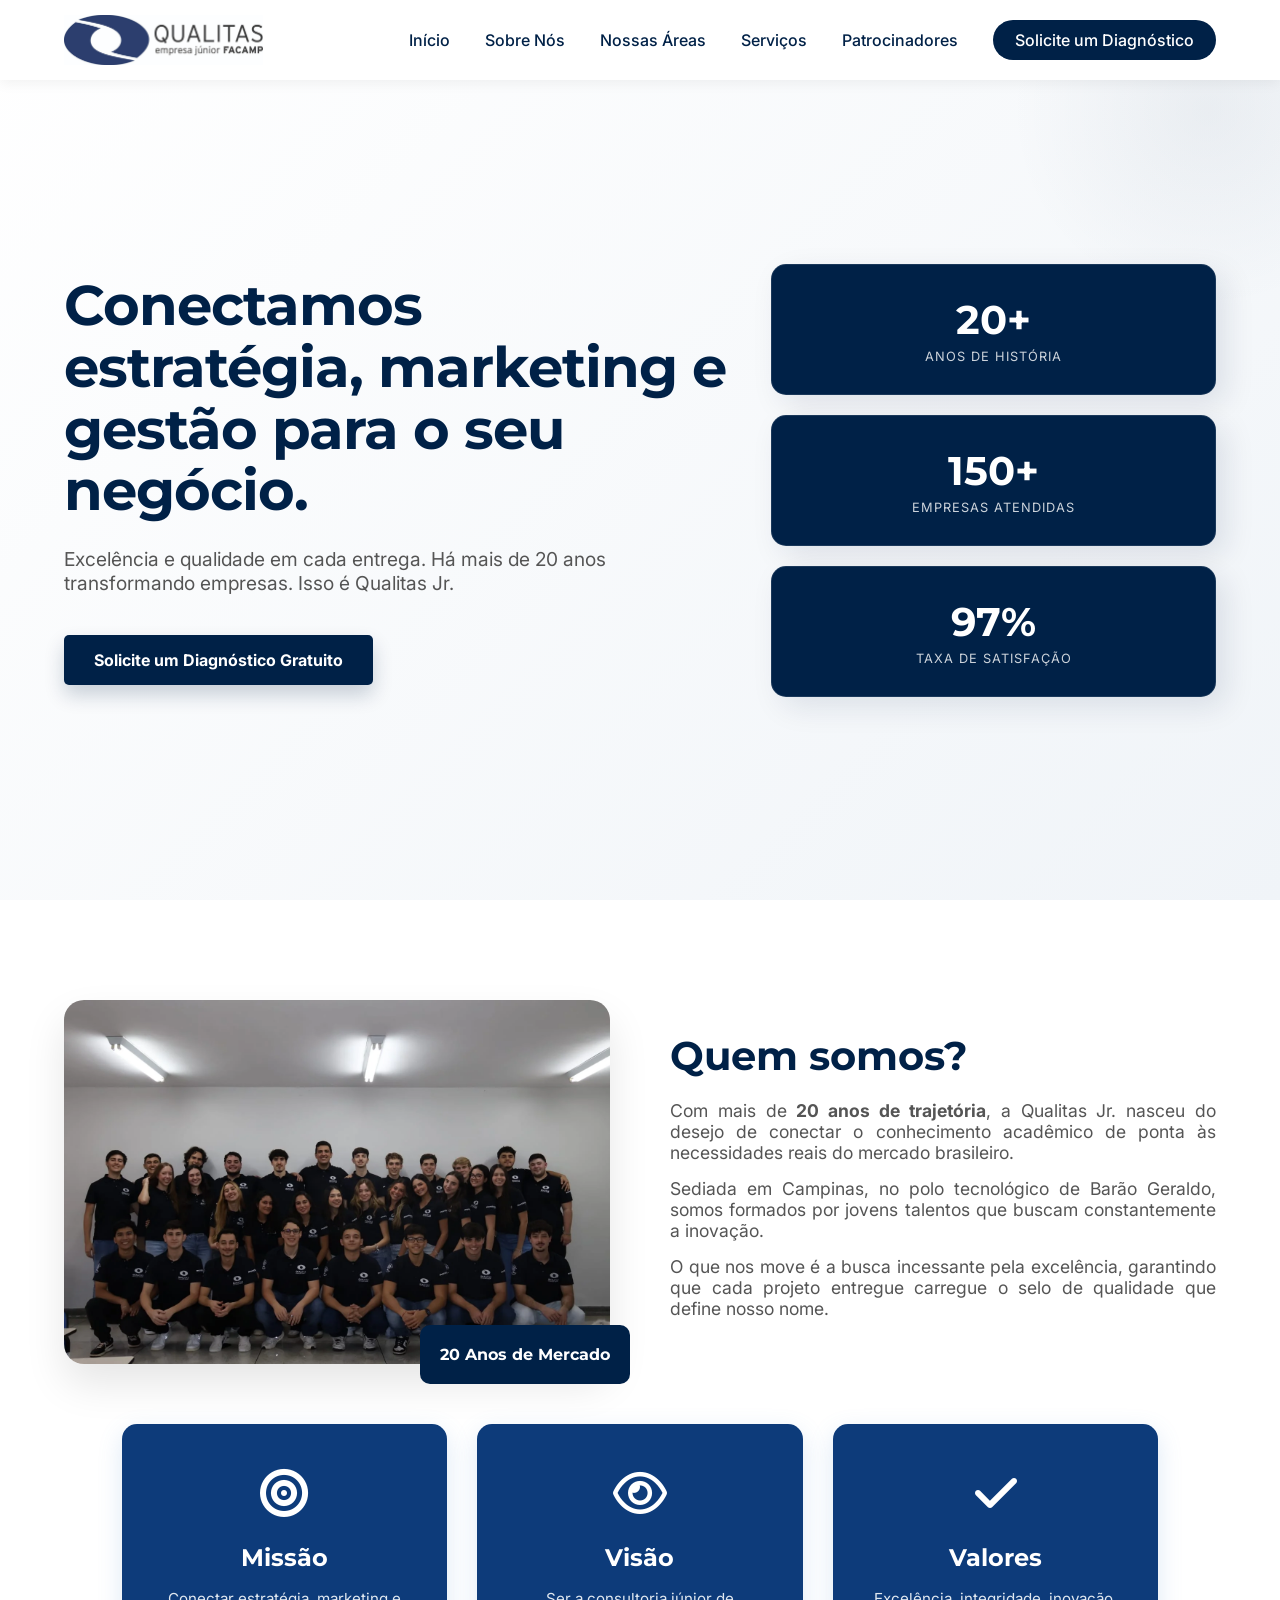
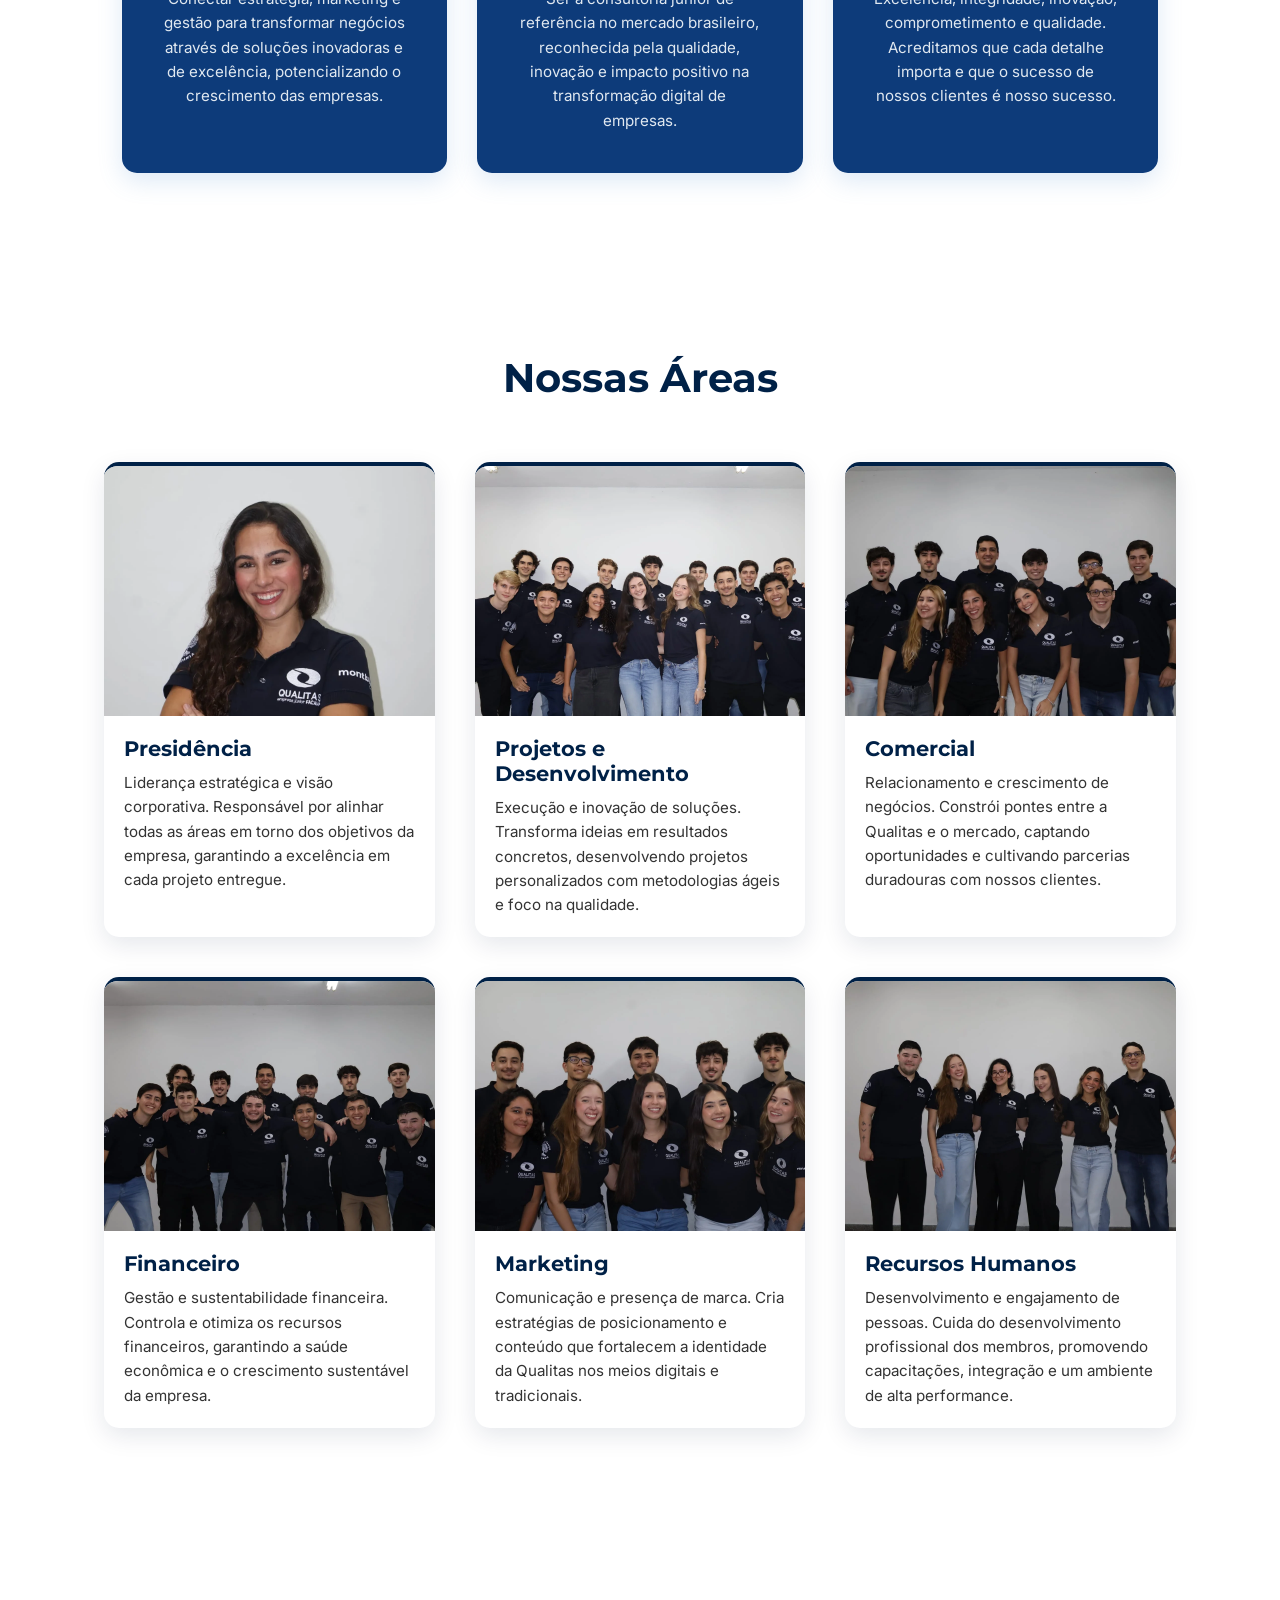
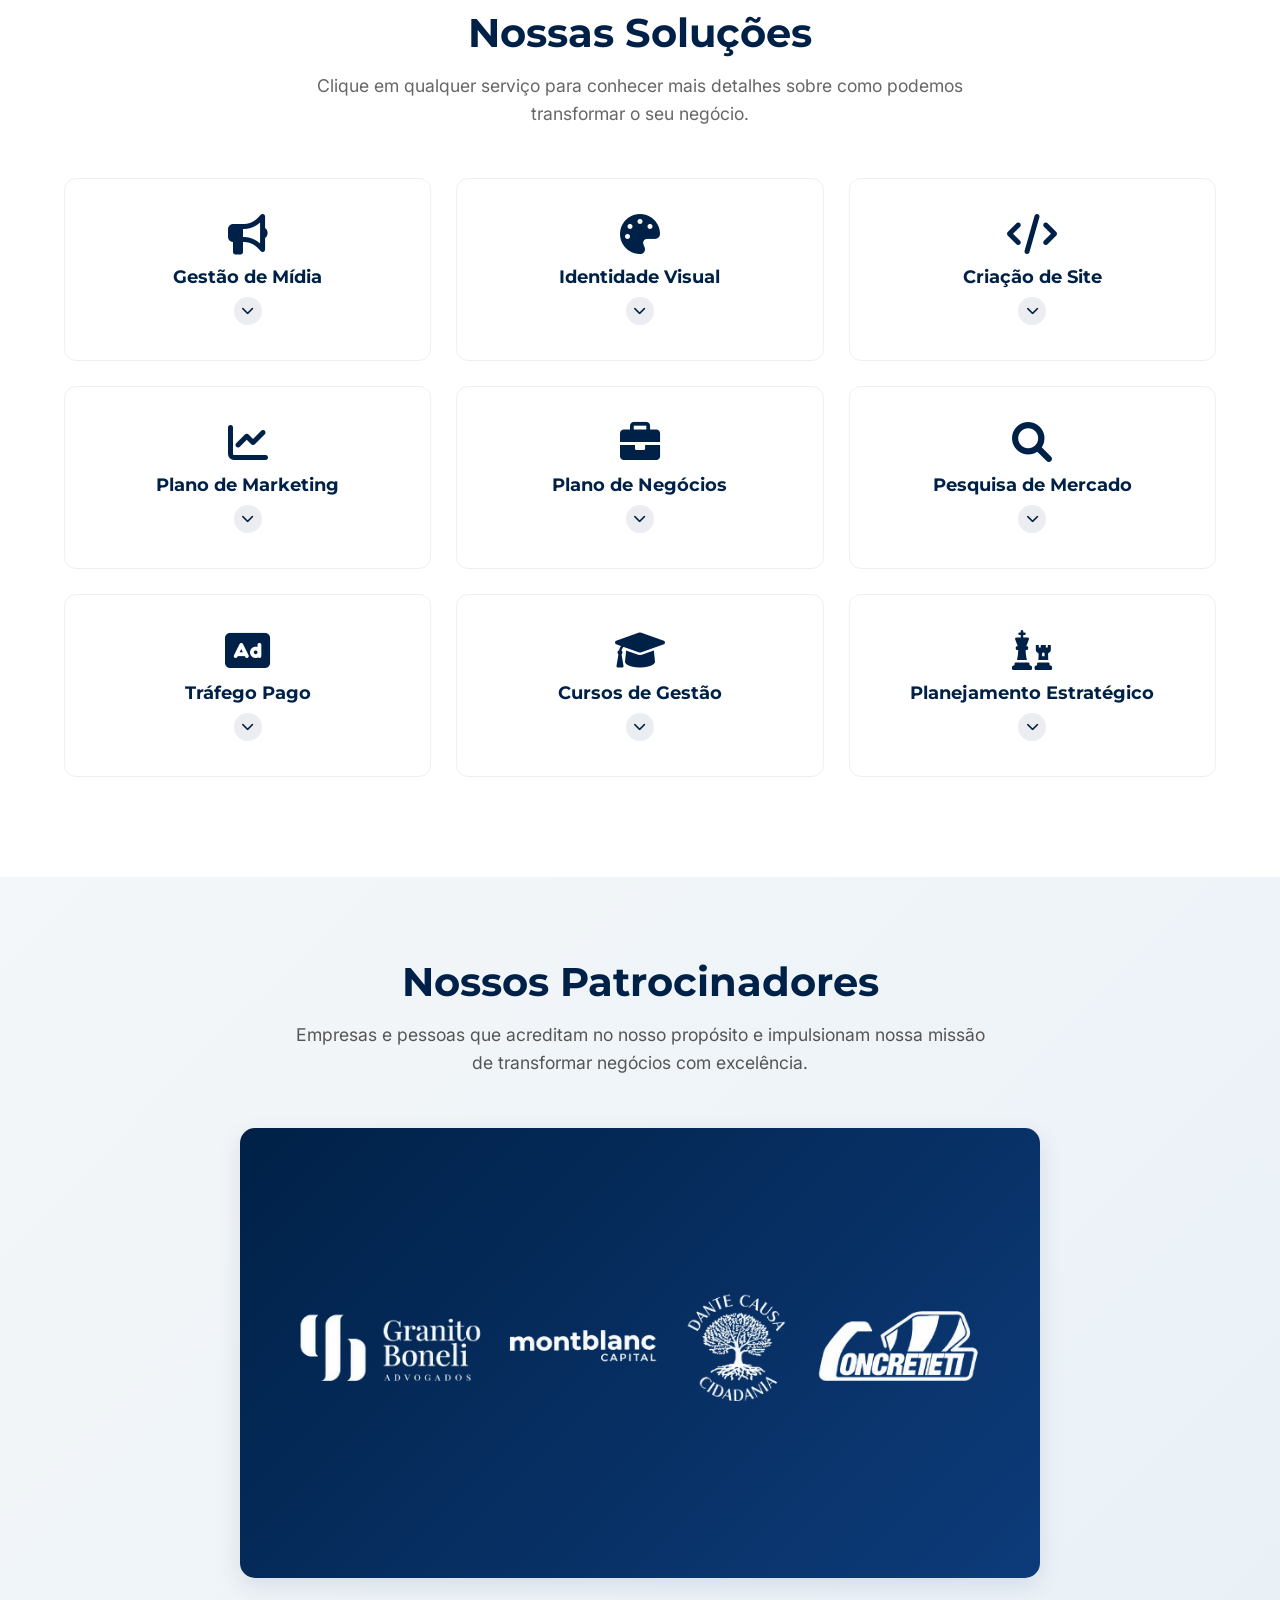
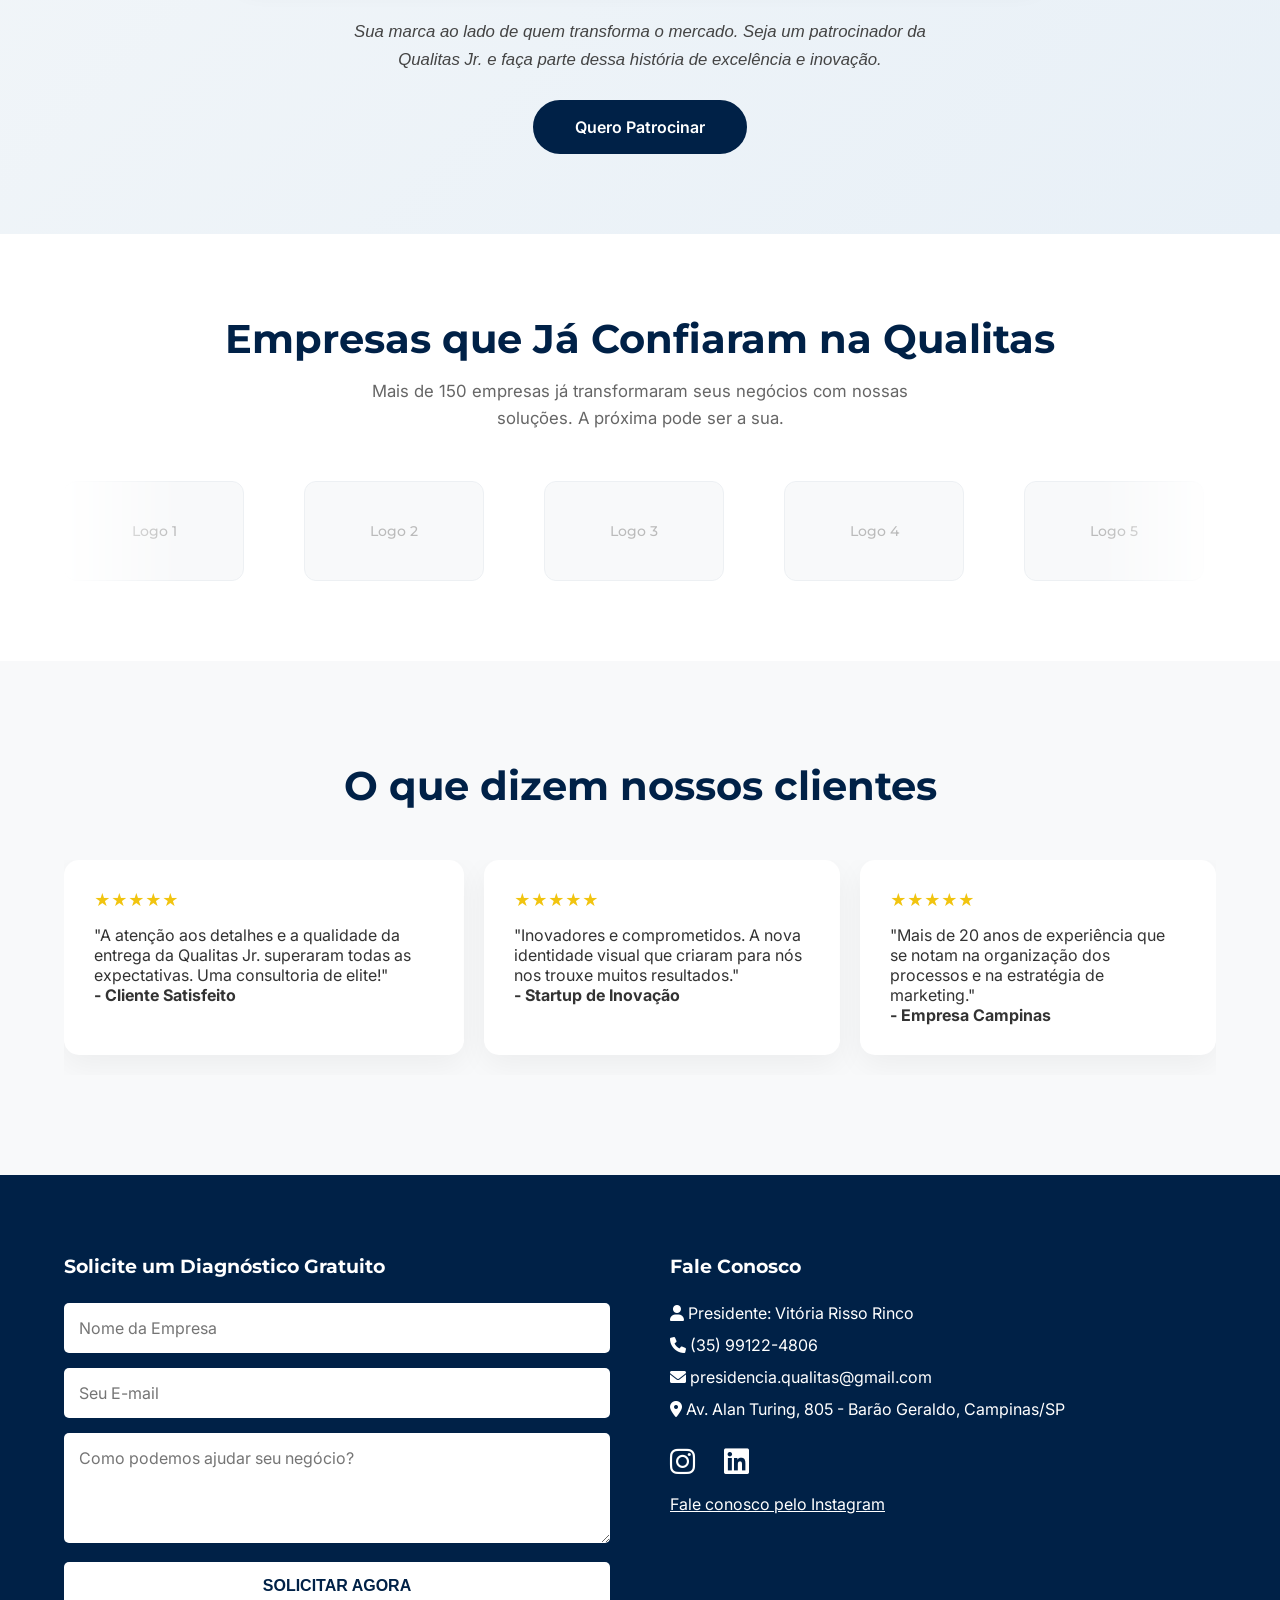
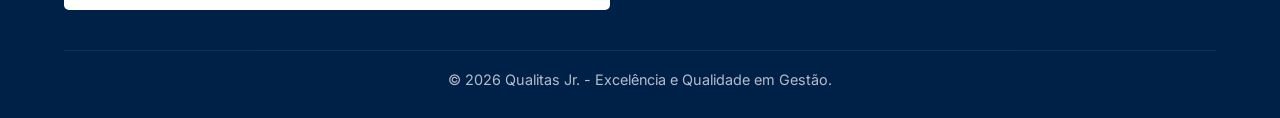
==== commit 238cc324: "Add files via upload" ====
--- a/index.html
+++ b/index.html
@@ -140,6 +140,20 @@
                 font-size: 2.5rem !important;
             }
         }
+
+        @media (max-width: 480px) {
+            .hero-content h1 {
+                font-size: 1.6rem !important;
+            }
+
+            .hero-content p {
+                font-size: 0.95rem !important;
+            }
+
+            .stat-card:hover {
+                transform: none;
+            }
+        }
     </style>
 </head>
 
@@ -240,42 +254,48 @@
                         <img src="img/presidencia.webp" alt="Equipe de Presidência">
                     </div>
                     <h3>Presidência</h3>
-                    <p>Liderança estratégica e visão corporativa.</p>
+                    <p>Liderança estratégica e visão corporativa. Responsável por alinhar todas as áreas em torno dos
+                        objetivos da empresa, garantindo a excelência em cada projeto entregue.</p>
                 </div>
                 <div class="team-card">
                     <div class="team-photo-placeholder">
                         <img src="img/time-pd.webp" alt="Equipe de Projetos e Desenvolvimento">
                     </div>
                     <h3>Projetos e Desenvolvimento</h3>
-                    <p>Execução e inovação de soluções.</p>
+                    <p>Execução e inovação de soluções. Transforma ideias em resultados concretos, desenvolvendo
+                        projetos personalizados com metodologias ágeis e foco na qualidade.</p>
                 </div>
                 <div class="team-card">
                     <div class="team-photo-placeholder">
                         <img src="img/time-comercial.webp" alt="Equipe Comercial">
                     </div>
                     <h3>Comercial</h3>
-                    <p>Relacionamento e crescimento de negócios.</p>
+                    <p>Relacionamento e crescimento de negócios. Constrói pontes entre a Qualitas e o mercado, captando
+                        oportunidades e cultivando parcerias duradouras com nossos clientes.</p>
                 </div>
                 <div class="team-card">
                     <div class="team-photo-placeholder">
                         <img src="img/time-financeiro.webp" alt="Equipe Financeira">
                     </div>
                     <h3>Financeiro</h3>
-                    <p>Gestão e sustentabilidade financeira.</p>
+                    <p>Gestão e sustentabilidade financeira. Controla e otimiza os recursos financeiros, garantindo a
+                        saúde econômica e o crescimento sustentável da empresa.</p>
                 </div>
                 <div class="team-card">
                     <div class="team-photo-placeholder">
                         <img src="img/time-marketing.webp" alt="Equipe de Marketing">
                     </div>
                     <h3>Marketing</h3>
-                    <p>Comunicação e presença de marca.</p>
+                    <p>Comunicação e presença de marca. Cria estratégias de posicionamento e conteúdo que fortalecem a
+                        identidade da Qualitas nos meios digitais e tradicionais.</p>
                 </div>
                 <div class="team-card">
                     <div class="team-photo-placeholder">
                         <img src="img/time-rh.webp" alt="Equipe de Recursos Humanos">
                     </div>
                     <h3>Recursos Humanos</h3>
-                    <p>Desenvolvimento e engajamento de pessoas.</p>
+                    <p>Desenvolvimento e engajamento de pessoas. Cuida do desenvolvimento profissional dos membros,
+                        promovendo capacitações, integração e um ambiente de alta performance.</p>
                 </div>
             </div>
         </div>
@@ -283,39 +303,115 @@
 
     <section id="servicos" class="services reveal">
         <h2 class="services-title">Nossas Soluções</h2>
+        <p class="services-subtitle">Clique em qualquer serviço para conhecer mais detalhes sobre como podemos
+            transformar o seu negócio.</p>
         <div class="services-grid">
-            <div class="service-card"><i class="fas fa-bullhorn"></i>
-                <h3 style="color: var(--azul-principal)">Gestão de Mídia</h3>
-            </div>
-            <div class="service-card"><i class="fas fa-palette"></i>
-                <h3 style="color: var(--azul-principal)">Identidade Visual</h3>
-            </div>
-            <div class="service-card"><i class="fas fa-code"></i>
-                <h3 style="color: var(--azul-principal)">Criação de Site</h3>
-            </div>
-            <div class="service-card"><i class="fas fa-chart-line"></i>
-                <h3 style="color: var(--azul-principal)">Plano de Marketing</h3>
-            </div>
-            <div class="service-card"><i class="fas fa-briefcase"></i>
-                <h3 style="color: var(--azul-principal)">Plano de Negócios</h3>
-            </div>
-            <div class="service-card"><i class="fas fa-search"></i>
-                <h3 style="color: var(--azul-principal)">Pesquisa de Mercado</h3>
-            </div>
-            <div class="service-card"><i class="fas fa-ad"></i>
-                <h3 style="color: var(--azul-principal)">Tráfego Pago</h3>
-            </div>
-            <div class="service-card"><i class="fas fa-users"></i>
-                <h3 style="color: var(--azul-principal)">Processos Seletivos</h3>
-            </div>
-            <div class="service-card"><i class="fas fa-graduation-cap"></i>
-                <h3 style="color: var(--azul-principal)">Cursos de Gestão</h3>
+            <div class="service-card" onclick="toggleService(this)">
+                <div class="service-card-header">
+                    <i class="fas fa-bullhorn"></i>
+                    <h3>Gestão de Mídia</h3>
+                </div>
+                <div class="service-card-toggle"><i class="fas fa-chevron-down"></i></div>
+                <div class="service-card-description">
+                    <p>Gerenciamos suas redes sociais com estratégia e criatividade, criando conteúdo que engaja seu
+                        público e fortalece a presença digital da sua marca.</p>
+                </div>
+            </div>
+            <div class="service-card" onclick="toggleService(this)">
+                <div class="service-card-header">
+                    <i class="fas fa-palette"></i>
+                    <h3>Identidade Visual</h3>
+                </div>
+                <div class="service-card-toggle"><i class="fas fa-chevron-down"></i></div>
+                <div class="service-card-description">
+                    <p>Desenvolvemos logos, paletas de cores e materiais gráficos que traduzem a essência da sua empresa
+                        e criam uma identidade memorável no mercado.</p>
+                </div>
+            </div>
+            <div class="service-card" onclick="toggleService(this)">
+                <div class="service-card-header">
+                    <i class="fas fa-code"></i>
+                    <h3>Criação de Site</h3>
+                </div>
+                <div class="service-card-toggle"><i class="fas fa-chevron-down"></i></div>
+                <div class="service-card-description">
+                    <p>Criamos sites modernos, responsivos e otimizados para SEO, garantindo que sua empresa tenha uma
+                        vitrine digital profissional e de alto impacto.</p>
+                </div>
+            </div>
+            <div class="service-card" onclick="toggleService(this)">
+                <div class="service-card-header">
+                    <i class="fas fa-chart-line"></i>
+                    <h3>Plano de Marketing</h3>
+                </div>
+                <div class="service-card-toggle"><i class="fas fa-chevron-down"></i></div>
+                <div class="service-card-description">
+                    <p>Elaboramos estratégias de marketing completas, desde a análise do mercado até a definição de
+                        canais e ações para alcançar seus objetivos de negócio.</p>
+                </div>
+            </div>
+            <div class="service-card" onclick="toggleService(this)">
+                <div class="service-card-header">
+                    <i class="fas fa-briefcase"></i>
+                    <h3>Plano de Negócios</h3>
+                </div>
+                <div class="service-card-toggle"><i class="fas fa-chevron-down"></i></div>
+                <div class="service-card-description">
+                    <p>Estruturamos planos de negócios sólidos com análise financeira, estudo de viabilidade e
+                        planejamento estratégico para tirar sua ideia do papel.</p>
+                </div>
+            </div>
+            <div class="service-card" onclick="toggleService(this)">
+                <div class="service-card-header">
+                    <i class="fas fa-search"></i>
+                    <h3>Pesquisa de Mercado</h3>
+                </div>
+                <div class="service-card-toggle"><i class="fas fa-chevron-down"></i></div>
+                <div class="service-card-description">
+                    <p>Realizamos pesquisas qualitativas e quantitativas para mapear seu público-alvo, entender a
+                        concorrência e identificar oportunidades de crescimento.</p>
+                </div>
+            </div>
+            <div class="service-card" onclick="toggleService(this)">
+                <div class="service-card-header">
+                    <i class="fas fa-ad"></i>
+                    <h3>Tráfego Pago</h3>
+                </div>
+                <div class="service-card-toggle"><i class="fas fa-chevron-down"></i></div>
+                <div class="service-card-description">
+                    <p>Criamos e gerenciamos campanhas de anúncios no Google e redes sociais, otimizando investimentos
+                        para maximizar o retorno e gerar resultados mensuráveis.</p>
+                </div>
+            </div>
+            <div class="service-card" onclick="toggleService(this)">
+                <div class="service-card-header">
+                    <i class="fas fa-graduation-cap"></i>
+                    <h3>Cursos de Gestão</h3>
+                </div>
+                <div class="service-card-toggle"><i class="fas fa-chevron-down"></i></div>
+                <div class="service-card-description">
+                    <p>Oferecemos capacitações práticas em gestão, marketing e estratégia para equipes e empreendedores
+                        que desejam se atualizar e crescer profissionalmente.</p>
+                </div>
+            </div>
+            <div class="service-card" onclick="toggleService(this)">
+                <div class="service-card-header">
+                    <i class="fas fa-chess"></i>
+                    <h3>Planejamento Estratégico</h3>
+                </div>
+                <div class="service-card-toggle"><i class="fas fa-chevron-down"></i></div>
+                <div class="service-card-description">
+                    <p>Definimos metas, indicadores e planos de ação personalizados para posicionar sua empresa de forma
+                        competitiva e garantir um crescimento sustentável.</p>
+                </div>
             </div>
         </div>
     </section>
 
     <section id="patrocinadores" class="sponsors reveal">
         <h2 class="sponsors-title">Nossos Patrocinadores</h2>
+        <p class="sponsors-subtitle">Empresas e pessoas que acreditam no nosso propósito e impulsionam nossa missão de
+            transformar negócios com excelência.</p>
         <div class="sponsors-container">
             <div class="sponsor-card-large">
                 <div class="sponsor-logo-large">
@@ -323,10 +419,63 @@
                 </div>
             </div>
         </div>
-        <div class="sponsor-button-container">
-            <a href="#contato" class="btn-sponsor">Quero Patrocinar</a>
-        </div>
-    </section>
+        <div class="sponsors-cta-area">
+            <p class="sponsors-cta-text">Sua marca ao lado de quem transforma o mercado. Seja um patrocinador da
+                Qualitas Jr. e faça parte dessa história de excelência e inovação.</p>
+            <div class="sponsor-button-container">
+                <a href="#contato" class="btn-sponsor">Quero Patrocinar</a>
+            </div>
+        </div>
+    </section>
+
+    <section id="clientes" class="trusted-clients reveal">
+        <h2 class="trusted-clients-title">Empresas que Já Confiaram na Qualitas</h2>
+        <p class="trusted-clients-subtitle">Mais de 150 empresas já transformaram seus negócios com nossas soluções. A
+            próxima pode ser a sua.</p>
+        <div class="clients-carousel-wrapper">
+            <div class="clients-carousel-track" id="clients-track">
+                <!-- Placeholders — substitua pelo logo real adicionando: <img src="img/clientes/nome.png" alt="Nome da Empresa"> -->
+                <div class="client-logo-card">
+                    <div class="client-logo-placeholder">Logo 1</div>
+                </div>
+                <div class="client-logo-card">
+                    <div class="client-logo-placeholder">Logo 2</div>
+                </div>
+                <div class="client-logo-card">
+                    <div class="client-logo-placeholder">Logo 3</div>
+                </div>
+                <div class="client-logo-card">
+                    <div class="client-logo-placeholder">Logo 4</div>
+                </div>
+                <div class="client-logo-card">
+                    <div class="client-logo-placeholder">Logo 5</div>
+                </div>
+                <div class="client-logo-card">
+                    <div class="client-logo-placeholder">Logo 6</div>
+                </div>
+                <!-- Duplicados para carrossel infinito -->
+                <div class="client-logo-card">
+                    <div class="client-logo-placeholder">Logo 1</div>
+                </div>
+                <div class="client-logo-card">
+                    <div class="client-logo-placeholder">Logo 2</div>
+                </div>
+                <div class="client-logo-card">
+                    <div class="client-logo-placeholder">Logo 3</div>
+                </div>
+                <div class="client-logo-card">
+                    <div class="client-logo-placeholder">Logo 4</div>
+                </div>
+                <div class="client-logo-card">
+                    <div class="client-logo-placeholder">Logo 5</div>
+                </div>
+                <div class="client-logo-card">
+                    <div class="client-logo-placeholder">Logo 6</div>
+                </div>
+            </div>
+        </div>
+    </section>
+
     <section id="depoimentos" class="testimonials reveal">
         <h2 style="text-align:center; margin-bottom: 50px;">O que dizem nossos clientes</h2>
         <div class="testimonial-container">
@@ -418,6 +567,23 @@
 
         // Trigger initial reveal
         reveal();
+
+        // --- SCRIPT PARA ACCORDION DOS SERVIÇOS ---
+        function toggleService(card) {
+            // Se o card clicado já está ativo, fecha ele
+            if (card.classList.contains('active')) {
+                card.classList.remove('active');
+                return;
+            }
+
+            // Fecha todos os outros cards abertos
+            document.querySelectorAll('.service-card.active').forEach(function (openCard) {
+                openCard.classList.remove('active');
+            });
+
+            // Abre o card clicado
+            card.classList.add('active');
+        }
     </script>
 
 </body>
--- a/css/style.css
+++ b/css/style.css
@@ -1,1058 +1,1345 @@
-:root {
-    --azul-principal: #002147;
-    --azul-hover: #003366;
-    --branco: #ffffff;
-    --cinza-bg: #f8f9fa;
-    --texto-cor: #333333;
-}
-
-/* Geral */
-* {
-    margin: 0;
-    padding: 0;
-    box-sizing: border-box;
-}
-
-body {
-    font-family: 'Inter', sans-serif;
-    color: var(--texto-cor);
-    background-color: var(--branco);
-    scroll-behavior: smooth;
-}
-
-h1, h2, h3 {
-    font-family: 'Montserrat', sans-serif;
-    color: var(--azul-principal);
-}
-
-/* Header */
-header {
-    background: var(--branco);
-    padding: 10px 5%;
-    display: flex;
-    justify-content: space-between;
-    align-items: center;
-    position: fixed;
-    width: 100%;
-    top: 0;
-    z-index: 1000;
-    box-shadow: 0 4px 12px rgba(0,0,0,0.05);
-    height: 80px;
-}
-
-.logo {
-    display: flex;
-    align-items: center;
-    text-decoration: none;
-}
-
-.logo img {
-    max-height: 50px;
-    width: auto;
-    transition: 0.3s ease;
-}
-
-.logo img:hover {
-    transform: scale(1.05);
-}
-
-nav {
-    display: flex;
-    gap: 15px;
-    align-items: center;
-}
-
-nav a {
-    text-decoration: none;
-    color: var(--azul-principal);
-    margin-left: 20px;
-    font-weight: 500;
-    transition: 0.3s;
-    white-space: nowrap;
-}
-
-.btn-diagnostico {
-    background-color: var(--azul-principal);
-    color: white !important;
-    padding: 10px 22px;
-    border-radius: 50px;
-}
-
-.btn-diagnostico:hover {
-    background-color: var(--azul-hover);
-    transform: scale(1.05);
-}
-
-.menu-toggle {
-    display: none;
-    font-size: 1.8rem;
-    color: var(--azul-principal);
-    cursor: pointer;
-}
-
-/* --- ESTILO PARA CELULAR --- */
-@media (max-width: 768px) {
-    .menu-toggle {
-        display: block; /* Mostra o hambúrguer */
-    }
-
-    nav {
-        display: none; /* Esconde o menu padrão */
-        flex-direction: column;
-        position: absolute;
-        top: 80px; /* Logo abaixo do header */
-        left: 0;
-        width: 100%;
-        background-color: var(--branco);
-        padding: 20px;
-        box-shadow: 0 10px 15px rgba(0,0,0,0.1);
-        text-align: center;
-        gap: 15px;
-    }
-
-    /* Classe que o JavaScript vai ativar */
-    nav.active {
-        display: flex;
-        animation: slideDown 0.4s ease forwards;
-    }
-
-    nav a {
-        margin: 0;
-        padding: 10px;
-        font-size: 1.1rem;
-        border-bottom: 1px solid #eee;
-        width: 100%;
-    }
-
-    .btn-diagnostico {
-        background-color: var(--azul-principal) !important;
-        color: white !important;
-        border-radius: 5px;
-        margin-top: 10px;
-    }
-}
-
-@keyframes slideDown {
-    from { opacity: 0; transform: translateY(-10px); }
-    to { opacity: 1; transform: translateY(0); }
-}
-
-/* Hero Section */
-.hero {
-    min-height: 100vh;
-    display: flex;
-    align-items: center;
-    padding: 120px 5% 60px;
-    background: linear-gradient(135deg, #ffffff 50%, #f4f7f9 100%);
-}
-
-.hero-container {
-    display: flex;
-    align-items: center;
-    justify-content: space-between;
-    gap: 40px;
-    max-width: 1200px;
-    margin: 0 auto;
-    width: 100%;
-}
-
-.hero-content { flex: 1.2; }
-
-.hero-content h1 {
-    font-size: 3rem;
-    line-height: 1.1;
-    margin-bottom: 20px;
-}
-
-.hero-content p {
-    font-size: 1.1rem;
-    margin-bottom: 20px;
-}
-
-.btn-cta {
-    display: inline-block;
-    background-color: var(--azul-principal);
-    color: white;
-    text-decoration: none;
-    padding: 15px 30px;
-    border-radius: 5px;
-    font-weight: bold;
-    margin-top: 20px;
-    transition: 0.3s;
-}
-
-.btn-cta:hover {
-    background-color: var(--azul-hover);
-}
-
-
-.hero-stats {
-    flex: 0.8;
-    display: flex;
-    flex-direction: column;
-    gap: 20px;
-}
-
-.stat-card {
-    background: var(--azul-principal);
-    color: white;
-    padding: 30px;
-    border-radius: 15px;
-    text-align: center;
-    box-shadow: 10px 10px 30px rgba(0, 33, 71, 0.1);
-    transition: 0.3s;
-}
-
-.stat-card:hover { transform: scale(1.05); }
-
-.stat-card h3 {
-    font-size: 2.5rem;
-    color: white;
-    margin-bottom: 5px;
-}
-
-.stat-card p {
-    text-transform: uppercase;
-    font-size: 0.8rem;
-    letter-spacing: 1px;
-    opacity: 0.8;
-}
-
-@media (max-width: 968px) {
-    .hero {
-        padding: 120px 5% 40px;
-        min-height: auto;
-    }
-
-    .hero-container {
-        flex-direction: column;
-        text-align: center;
-    }
-
-    .hero-content h1 {
-        font-size: 2rem;
-    }
-
-    .hero-content p {
-        font-size: 1rem;
-    }
-
-    .hero-stats {
-        width: 100%;
-        flex-direction: row;
-    }
-
-    .stat-card {
-        flex: 1;
-        padding: 20px;
-    }
-
-    .stat-card h3 {
-        font-size: 1.8rem;
-    }
-
-    .stat-card p {
-        font-size: 0.7rem;
-    }
-}
-
-@media (max-width: 480px) {
-    .hero-content h1 {
-        font-size: 1.5rem;
-    }
-
-    .hero-content p {
-        font-size: 0.9rem;
-    }
-
-    .btn-cta {
-        padding: 12px 24px;
-        font-size: 0.9rem;
-        width: 100%;
-        text-align: center;
-    }
-
-    .hero-stats {
-        flex-direction: column;
-    }
-
-    .stat-card {
-        padding: 15px;
-    }
-
-    .stat-card h3 {
-        font-size: 1.5rem;
-    }
-
-    .stat-card p {
-        font-size: 0.65rem;
-    }
-}
-
-/* --- SOBRE NÓS COM IMAGEM REAL --- */
-.about { 
-    padding: 100px 5%; 
-    background: white; 
-}
-
-.about-container {
-    display: flex;
-    align-items: center;
-    gap: 60px;
-    max-width: 1200px;
-    margin: 0 auto;
-}
-
-.about-image { 
-    flex: 1; 
-    position: relative; 
-}
-
-.team-photo {
-    width: 100%;
-    border-radius: 20px;
-    box-shadow: 0 20px 40px rgba(0,0,0,0.1);
-}
-
-.experience-badge {
-    position: absolute;
-    bottom: -20px;
-    right: -20px;
-    background: var(--azul-principal);
-    color: white;
-    padding: 20px;
-    border-radius: 10px;
-    font-weight: bold;
-    font-family: 'Montserrat';
-}
-
-.about-text { 
-    flex: 1; 
-}
-
-.about-text h2 {
-    font-size: 2.5rem;
-    margin-bottom: 20px;
-}
-
-.about-text p {
-    font-size: 1.1rem;
-    color: #555;
-    margin-bottom: 15px;
-    text-align: justify;
-}
-
-/* Ajuste Responsivo para o Sobre Nós */
-@media (max-width: 968px) {
-    .about-container {
-        flex-direction: column;
-        text-align: center;
-        gap: 40px;
-    }
-
-    .about-text p {
-        text-align: center;
-    }
-
-    .about-text h2 {
-        font-size: 2rem;
-    }
-
-    .experience-badge {
-        position: static;
-        display: inline-block;
-        margin-top: 20px;
-    }
-}
-
-@media (max-width: 768px) {
-    .about { 
-        padding: 60px 5%; 
-    }
-
-    .about-container {
-        gap: 30px;
-    }
-
-    .about-text h2 {
-        font-size: 1.8rem;
-    }
-
-    .about-text p {
-        font-size: 1rem;
-    }
-
-    .team-photo {
-        border-radius: 15px;
-    }
-
-    .experience-badge {
-        padding: 15px;
-        font-size: 0.9rem;
-        border-radius: 8px;
-    }
-}
-
-@media (max-width: 480px) {
-    .about { 
-        padding: 40px 5%; 
-    }
-
-    .about-container {
-        gap: 20px;
-    }
-
-    .about-text h2 {
-        font-size: 1.5rem;
-    }
-
-    .about-text p {
-        font-size: 0.95rem;
-    }
-
-    .experience-badge {
-        padding: 12px;
-        font-size: 0.8rem;
-    }
-}
-
-/* Responsividade */
-@media (max-width: 968px) {
-    .hero-container, .about-container {
-        flex-direction: column;
-        text-align: center;
-    }
-    .hero-stats { width: 100%; flex-direction: row; }
-    .stat-card { flex: 1; padding: 15px; }
-    .stat-card h3 { font-size: 1.5rem; }
-}
-
-/* Services */
-.services {
-    padding: 100px 5%;
-    text-align: center;
-}
-
-.services h2 { 
-    margin-bottom: 50px; 
-    font-size: 2.5rem; 
-}
-
-.services-grid {
-    display: grid;
-    grid-template-columns: repeat(auto-fit, minmax(280px, 1fr));
-    gap: 25px;
-}
-
-.service-card {
-    padding: 40px;
-    background: var(--branco);
-    border: 1px solid #edf0f3;
-    border-radius: 12px;
-    transition: 0.4s;
-    cursor: default;
-}
-
-.service-card i {
-    font-size: 2.5rem;
-    color: var(--azul-principal);
-    margin-bottom: 20px;
-    transition: 0.4s;
-}
-
-.service-card h3 {
-    transition: 0.4s;
-}
-
-.service-card:hover {
-    background: var(--azul-principal);
-    transform: translateY(-10px);
-}
-
-.service-card:hover i, 
-.service-card:hover h3 { 
-    color: var(--branco) !important; 
-}
-
-@media (max-width: 768px) {
-    .services {
-        padding: 60px 5%;
-    }
-
-    .services h2 {
-        font-size: 1.8rem;
-        margin-bottom: 30px;
-    }
-
-    .services-grid {
-        grid-template-columns: repeat(auto-fit, minmax(150px, 1fr));
-        gap: 15px;
-    }
-
-    .service-card {
-        padding: 20px;
-    }
-
-    .service-card i {
-        font-size: 2rem;
-    }
-
-    .service-card h3 {
-        font-size: 0.9rem;
-    }
-}
-
-@media (max-width: 480px) {
-    .services {
-        padding: 40px 5%;
-    }
-
-    .services h2 {
-        font-size: 1.5rem;
-    }
-
-    .services-grid {
-        grid-template-columns: repeat(auto-fit, minmax(120px, 1fr));
-    }
-
-    .service-card {
-        padding: 15px;
-    }
-
-    .service-card i {
-        font-size: 1.8rem;
-    }
-}
-/* Testimonials */
-.testimonials {
-    background: var(--cinza-bg);
-    padding: 100px 5%;
-}
-
-.testimonials h2 {
-    text-align: center;
-    margin-bottom: 50px;
-    font-size: 2.5rem;
-}
-
-.testimonial-container {
-    display: flex;
-    gap: 20px;
-    overflow-x: auto;
-    padding-bottom: 20px;
-    max-width: 1200px;
-    margin: 0 auto;
-}
-
-.testimonial-card {
-    background: white;
-    padding: 30px;
-    border-radius: 15px;
-    min-width: 320px;
-    box-shadow: 0 10px 30px rgba(0,0,0,0.05);
-}
-
-.stars { color: #f1c40f; margin-bottom: 15px; }
-
-@media (max-width: 768px) {
-    .testimonials {
-        padding: 60px 5%;
-    }
-
-    .testimonials h2 {
-        font-size: 1.8rem;
-        margin-bottom: 30px;
-    }
-
-    .testimonial-container {
-        gap: 15px;
-    }
-
-    .testimonial-card {
-        padding: 20px;
-        min-width: 280px;
-        font-size: 0.95rem;
-    }
-}
-
-@media (max-width: 480px) {
-    .testimonials {
-        padding: 40px 5%;
-    }
-
-    .testimonials h2 {
-        font-size: 1.5rem;
-    }
-
-    .testimonial-card {
-        padding: 15px;
-        min-width: 250px;
-        font-size: 0.9rem;
-    }
-}
-
-/* Footer */
-footer {
-    background: var(--azul-principal);
-    color: white;
-    padding: 80px 5% 30px;
-}
-
-.footer-grid {
-    display: grid;
-    grid-template-columns: repeat(auto-fit, minmax(300px, 1fr));
-    gap: 60px;
-    max-width: 1200px;
-    margin: 0 auto 40px;
-}
-
-footer h3 { color: white; margin-bottom: 25px; }
-
-.contact-form input, .contact-form textarea {
-    width: 100%;
-    padding: 15px;
-    margin-bottom: 15px;
-    border-radius: 5px;
-    border: none;
-    font-size: 1rem;
-    font-family: 'Inter', sans-serif;
-}
-
-.contact-form button {
-    background: white;
-    color: var(--azul-principal);
-    border: none;
-    padding: 15px 30px;
-    font-weight: 700;
-    cursor: pointer;
-    transition: 0.3s;
-    width: 100%;
-    border-radius: 5px;
-    font-size: 1rem;
-}
-
-.contact-form button:hover {
-    background: #dddddd;
-}
-
-.contact-info p { 
-    margin-bottom: 12px;
-    font-size: 1rem;
-}
-
-.social-icons { margin-top: 25px; }
-
-.social-icons a {
-    color: white;
-    font-size: 1.8rem;
-    margin-right: 25px;
-    transition: 0.3s;
-}
-
-.social-icons a:hover {
-    transform: scale(1.2);
-}
-
-.social-link-text {
-    display: block;
-    margin-top: 15px;
-    color: white;
-    text-decoration: underline;
-    transition: 0.3s;
-}
-
-.social-link-text:hover {
-    opacity: 0.8;
-}
-
-.copyright {
-    text-align: center;
-    margin-top: 40px;
-    border-top: 1px solid rgba(255,255,255,0.1);
-    padding-top: 20px;
-    font-size: 0.9rem;
-    opacity: 0.7;
-}
-
-@media (max-width: 768px) {
-    footer {
-        padding: 60px 5% 20px;
-    }
-
-    .footer-grid {
-        gap: 40px;
-    }
-
-    .contact-form input, .contact-form textarea {
-        padding: 12px;
-        font-size: 0.95rem;
-    }
-
-    .contact-form button {
-        padding: 12px 20px;
-        font-size: 0.95rem;
-    }
-
-    .social-icons a {
-        font-size: 1.5rem;
-        margin-right: 15px;
-    }
-}
-
-@media (max-width: 480px) {
-    footer {
-        padding: 40px 5% 15px;
-    }
-
-    .footer-grid {
-        grid-template-columns: 1fr;
-        gap: 30px;
-    }
-
-    footer h3 {
-        font-size: 1.2rem;
-    }
-
-    .contact-form input, .contact-form textarea {
-        padding: 10px;
-        font-size: 0.9rem;
-    }
-
-    .contact-info p {
-        font-size: 0.9rem;
-    }
-
-    .social-icons a {
-        font-size: 1.3rem;
-        margin-right: 12px;
-    }
-
-    .copyright {
-        font-size: 0.8rem;
-    }
-}
-
-/* Responsividade */
-@media (max-width: 768px) {
-    .hero h1 { font-size: 2.2rem; }
-    .stats { flex-direction: column; gap: 40px; }
-    nav { display: none; }
-}
-.about {
-    padding: 100px 5%;
-    background-color: var(--branco);
-}
-
-.about-container {
-    display: flex;
-    align-items: center;
-    gap: 50px;
-    max-width: 1200px;
-    margin: 0 auto;
-}
-
-.about-text {
-    flex: 1;
-}
-
-.about-text h2 {
-    font-size: 2.5rem;
-    margin-bottom: 20px;
-}
-
-.about-text p {
-    font-size: 1.1rem;
-    color: #555;
-    margin-bottom: 15px;
-    text-align: justify;
-}
-
-.about-image {
-    flex: 1;
-    display: flex;
-    justify-content: center;
-}
-
-.image-placeholder {
-    width: 100%;
-    height: 350px;
-    background-color: var(--azul-principal);
-    color: white;
-    display: flex;
-    align-items: center;
-    justify-content: center;
-    border-radius: 20px;
-    font-family: 'Montserrat', sans-serif;
-    font-weight: 700;
-    font-size: 1.5rem;
-    box-shadow: 20px 20px 0px #eef2f7;
-}
-
-/* Missão, Visão e Valores */
-.mission-vision-values {
-    display: grid;
-    grid-template-columns: repeat(3, 1fr);
-    gap: 30px;
-    max-width: 1200px;
-    margin: 60px auto 0;
-    padding: 0 5%;
-}
-
-.mvv-card {
-    background: #0d3b7a;
-    padding: 40px;
-    border-radius: 15px;
-    text-align: center;
-    box-shadow: 0 8px 24px rgba(84, 144, 212, 0.2);
-    transition: all 0.3s ease;
-}
-
-.mvv-card:hover {
-    transform: translateY(-10px);
-    box-shadow: 0 12px 32px rgba(0, 33, 71, 0.3);
-    background: #0a2f5f;
-}
-
-.mvv-icon {
-    font-size: 3rem;
-    margin-bottom: 20px;
-    color: white;
-}
-
-.mvv-card h3 {
-    font-size: 1.5rem;
-    margin-bottom: 15px;
-    color: white;
-}
-
-.mvv-card p {
-    color: #e0e8f0;
-    line-height: 1.6;
-    font-size: 0.95rem;
-}
-
-/* Seção de Áreas/Equipes */
-.teams-section {
-    max-width: 1200px;
-    margin: 80px auto;
-    padding: 0 5%;
-}
-
-.teams-title {
-    text-align: center;
-    font-size: 2.5rem;
-    margin-bottom: 60px;
-    color: var(--azul-principal);
-}
-
-.teams-grid {
-    display: grid;
-    grid-template-columns: repeat(auto-fit, minmax(300px, 1fr));
-    gap: 40px;
-}
-
-.team-card {
-    background: white;
-    border-radius: 15px;
-    overflow: hidden;
-    box-shadow: 0 8px 24px rgba(0, 33, 71, 0.1);
-    transition: all 0.3s ease;
-    border-top: 4px solid var(--azul-principal);
-}
-
-.team-card:hover {
-    transform: translateY(-10px);
-    box-shadow: 0 12px 32px rgba(0, 33, 71, 0.15);
-}
-
-.team-photo-placeholder {
-    width: 100%;
-    height: 250px;
-    background: linear-gradient(135deg, #0d3b7a 0%, #0a2f5f 100%);
-    display: flex;
-    align-items: center;
-    justify-content: center;
-    color: white;
-    font-size: 1rem;
-    overflow: hidden;
-}
-
-.team-photo-placeholder img {
-    width: 100%;
-    height: 100%;
-    object-fit: cover;
-}
-
-.team-card h3 {
-    font-size: 1.3rem;
-    color: var(--azul-principal);
-    padding: 20px 20px 10px;
-}
-
-.team-card p {
-    color: var(--texto-cor);
-    padding: 0 20px 20px;
-    font-size: 0.95rem;
-    line-height: 1.5;
-}
-
-/* Seção de Patrocinadores */
-.sponsors {
-    background: linear-gradient(135deg, #f4f7f9 0%, #e8f0f7 100%);
-    padding: 80px 5%;
-}
-
-.sponsors-title {
-    text-align: center;
-    font-size: 2.5rem;
-    margin-bottom: 60px;
-    color: var(--azul-principal);
-}
-
-/* Seção de Patrocinadores */
-.sponsors {
-    background: linear-gradient(135deg, #f4f7f9 0%, #e8f0f7 100%);
-    padding: 80px 5%;
-}
-
-.sponsors-title {
-    text-align: center;
-    font-size: 2.5rem;
-    margin-bottom: 60px;
-    color: var(--azul-principal);
-}
-
-.sponsors-container {
-    display: flex;
-    justify-content: center;
-    max-width: 1000px;
-    margin: 0 auto 50px;
-}
-
-.sponsor-card-large {
-    background: white;
-    border-radius: 15px;
-    overflow: hidden;
-    box-shadow: 0 8px 24px rgba(0, 33, 71, 0.1);
-    transition: all 0.3s ease;
-    width: 100%;
-    max-width: 800px;
-}
-
-.sponsor-card-large:hover {
-    transform: translateY(-10px);
-    box-shadow: 0 12px 32px rgba(0, 33, 71, 0.15);
-}
-
-.sponsor-logo-large {
-    width: 100%;
-    height: 450px;
-    background: linear-gradient(135deg, #002147 0%, #0d3b7a 100%);
-    display: flex;
-    align-items: center;
-    justify-content: center;
-    color: white;
-    font-size: 1rem;
-    overflow: hidden;
-}
-
-.sponsor-logo-large img {
-    width: 100%;
-    height: 100%;
-    object-fit: contain;
-    padding: 25px;
-}
-
-.sponsor-button-container {
-    display: flex;
-    justify-content: center;
-}
-
-.btn-sponsor {
-    display: inline-block;
-    background-color: var(--azul-principal);
-    color: white;
-    text-decoration: none;
-    padding: 15px 40px;
-    border-radius: 50px;
-    font-weight: 600;
-    transition: all 0.3s ease;
-    border: 2px solid var(--azul-principal);
-}
-
-.btn-sponsor:hover {
-    background-color: var(--azul-hover);
-    border-color: var(--azul-hover);
-    transform: scale(1.05);
-}
-
-/* Ajuste Responsivo para Patrocinadores */
-@media (max-width: 768px) {
-    .sponsors-title {
-        font-size: 1.8rem;
-        margin-bottom: 40px;
-    }
-
-    .sponsor-logo-large {
-        height: 250px;
-    }
-
-    .sponsor-logo-large img {
-        padding: 30px;
-    }
-
-    .btn-sponsor {
-        padding: 12px 30px;
-        font-size: 0.95rem;
-    }
-}
-
-/* Ajuste Responsivo para o Sobre Nós */
-@media (max-width: 768px) {
-    .about-container {
-        flex-direction: column;
-        text-align: center;
-    }
-    
-    .about-text p {
-        text-align: center;
-    }
-
-    .image-placeholder {
-        height: 200px;
-    }
-
-    .mission-vision-values {
-        grid-template-columns: 1fr;
-        gap: 20px;
-        margin: 40px auto 0;
-    }
-
-    .teams-title {
-        font-size: 1.8rem;
-        margin-bottom: 40px;
-    }
-
-    .teams-grid {
-        grid-template-columns: 1fr;
-        gap: 20px;
-    }
-
-    .team-photo-placeholder {
-        height: 200px;
-    }
-}
-
-@keyframes pulse {
-    0% { transform: scale(1); box-shadow: 0 0 0 0 rgba(0, 33, 71, 0.4); }
-    70% { transform: scale(1.05); box-shadow: 0 0 0 10px rgba(0, 33, 71, 0); }
-    100% { transform: scale(1); box-shadow: 0 0 0 0 rgba(0, 33, 71, 0); }
-}
-
-.btn-diagnostico {
-    animation: pulse 2s infinite;
-}
-
-html {
-    scroll-behavior: smooth;
+:root {
+    --azul-principal: #002147;
+    --azul-hover: #003366;
+    --branco: #ffffff;
+    --cinza-bg: #f8f9fa;
+    --texto-cor: #333333;
+}
+
+/* Geral */
+* {
+    margin: 0;
+    padding: 0;
+    box-sizing: border-box;
+}
+
+body {
+    font-family: 'Inter', sans-serif;
+    color: var(--texto-cor);
+    background-color: var(--branco);
+    scroll-behavior: smooth;
+}
+
+h1, h2, h3 {
+    font-family: 'Montserrat', sans-serif;
+    color: var(--azul-principal);
+}
+
+html {
+    scroll-behavior: smooth;
+}
+
+/* Header */
+header {
+    background: var(--branco);
+    padding: 10px 5%;
+    display: flex;
+    justify-content: space-between;
+    align-items: center;
+    position: fixed;
+    width: 100%;
+    top: 0;
+    z-index: 1000;
+    box-shadow: 0 4px 12px rgba(0,0,0,0.05);
+    height: 80px;
+}
+
+.logo {
+    display: flex;
+    align-items: center;
+    text-decoration: none;
+}
+
+.logo img {
+    max-height: 50px;
+    width: auto;
+    transition: 0.3s ease;
+}
+
+.logo img:hover {
+    transform: scale(1.05);
+}
+
+nav {
+    display: flex;
+    gap: 15px;
+    align-items: center;
+}
+
+nav a {
+    text-decoration: none;
+    color: var(--azul-principal);
+    margin-left: 20px;
+    font-weight: 500;
+    transition: 0.3s;
+    white-space: nowrap;
+}
+
+.btn-diagnostico {
+    background-color: var(--azul-principal);
+    color: white !important;
+    padding: 10px 22px;
+    border-radius: 50px;
+}
+
+.btn-diagnostico:hover {
+    background-color: var(--azul-hover);
+    transform: scale(1.05);
+}
+
+.menu-toggle {
+    display: none;
+    font-size: 1.8rem;
+    color: var(--azul-principal);
+    cursor: pointer;
+}
+
+/* --- ESTILO PARA CELULAR --- */
+@media (max-width: 768px) {
+    .menu-toggle {
+        display: block;
+    }
+
+    nav {
+        display: none;
+        flex-direction: column;
+        position: absolute;
+        top: 80px;
+        left: 0;
+        width: 100%;
+        background-color: var(--branco);
+        padding: 20px;
+        box-shadow: 0 10px 15px rgba(0,0,0,0.1);
+        text-align: center;
+        gap: 15px;
+    }
+
+    nav.active {
+        display: flex;
+        animation: slideDown 0.4s ease forwards;
+    }
+
+    nav a {
+        margin: 0;
+        padding: 10px;
+        font-size: 1.1rem;
+        border-bottom: 1px solid #eee;
+        width: 100%;
+    }
+
+    .btn-diagnostico {
+        background-color: var(--azul-principal) !important;
+        color: white !important;
+        border-radius: 5px;
+        margin-top: 10px;
+    }
+}
+
+@keyframes slideDown {
+    from { opacity: 0; transform: translateY(-10px); }
+    to { opacity: 1; transform: translateY(0); }
+}
+
+/* Hero Section */
+.hero {
+    min-height: 100vh;
+    display: flex;
+    align-items: center;
+    padding: 120px 5% 60px;
+    background: linear-gradient(135deg, #ffffff 50%, #f4f7f9 100%);
+}
+
+.hero-container {
+    display: flex;
+    align-items: center;
+    justify-content: space-between;
+    gap: 40px;
+    max-width: 1200px;
+    margin: 0 auto;
+    width: 100%;
+}
+
+.hero-content { flex: 1.2; }
+
+.hero-content h1 {
+    font-size: 3rem;
+    line-height: 1.1;
+    margin-bottom: 20px;
+}
+
+.hero-content p {
+    font-size: 1.1rem;
+    margin-bottom: 20px;
+}
+
+.btn-cta {
+    display: inline-block;
+    background-color: var(--azul-principal);
+    color: white;
+    text-decoration: none;
+    padding: 15px 30px;
+    border-radius: 5px;
+    font-weight: bold;
+    margin-top: 20px;
+    transition: 0.3s;
+}
+
+.btn-cta:hover {
+    background-color: var(--azul-hover);
+}
+
+.hero-stats {
+    flex: 0.8;
+    display: flex;
+    flex-direction: column;
+    gap: 20px;
+}
+
+.stat-card {
+    background: var(--azul-principal);
+    color: white;
+    padding: 30px;
+    border-radius: 15px;
+    text-align: center;
+    box-shadow: 10px 10px 30px rgba(0, 33, 71, 0.1);
+    transition: 0.3s;
+}
+
+.stat-card:hover { transform: scale(1.05); }
+
+.stat-card h3 {
+    font-size: 2.5rem;
+    color: white;
+    margin-bottom: 5px;
+}
+
+.stat-card p {
+    text-transform: uppercase;
+    font-size: 0.8rem;
+    letter-spacing: 1px;
+    opacity: 0.8;
+}
+
+@media (max-width: 968px) {
+    .hero {
+        padding: 120px 5% 40px;
+        min-height: auto;
+    }
+
+    .hero-container {
+        flex-direction: column;
+        text-align: center;
+    }
+
+    .hero-content h1 {
+        font-size: 2rem;
+    }
+
+    .hero-content p {
+        font-size: 1rem;
+    }
+
+    .hero-stats {
+        width: 100%;
+        flex-direction: row;
+    }
+
+    .stat-card {
+        flex: 1;
+        padding: 20px;
+    }
+
+    .stat-card h3 {
+        font-size: 1.8rem;
+    }
+
+    .stat-card p {
+        font-size: 0.7rem;
+    }
+}
+
+@media (max-width: 480px) {
+    .hero {
+        padding: 100px 5% 30px;
+    }
+
+    .hero-content h1 {
+        font-size: 1.5rem;
+    }
+
+    .hero-content p {
+        font-size: 0.9rem;
+    }
+
+    .btn-cta {
+        padding: 12px 24px;
+        font-size: 0.9rem;
+        width: 100%;
+        text-align: center;
+    }
+
+    .hero-stats {
+        flex-direction: column;
+        gap: 10px;
+    }
+
+    .stat-card {
+        padding: 15px;
+    }
+
+    .stat-card h3 {
+        font-size: 1.5rem;
+    }
+
+    .stat-card p {
+        font-size: 0.65rem;
+    }
+}
+
+/* --- SOBRE NÓS COM IMAGEM REAL --- */
+.about { 
+    padding: 100px 5%; 
+    background: white; 
+}
+
+.about-container {
+    display: flex;
+    align-items: center;
+    gap: 60px;
+    max-width: 1200px;
+    margin: 0 auto;
+}
+
+.about-image { 
+    flex: 1; 
+    position: relative; 
+}
+
+.team-photo {
+    width: 100%;
+    border-radius: 20px;
+    box-shadow: 0 20px 40px rgba(0,0,0,0.1);
+    display: block;
+}
+
+.experience-badge {
+    position: absolute;
+    bottom: -20px;
+    right: -20px;
+    background: var(--azul-principal);
+    color: white;
+    padding: 20px;
+    border-radius: 10px;
+    font-weight: bold;
+    font-family: 'Montserrat';
+}
+
+.about-text { 
+    flex: 1; 
+}
+
+.about-text h2 {
+    font-size: 2.5rem;
+    margin-bottom: 20px;
+}
+
+.about-text p {
+    font-size: 1.1rem;
+    color: #555;
+    margin-bottom: 15px;
+    text-align: justify;
+}
+
+/* Ajuste Responsivo para o Sobre Nós */
+@media (max-width: 968px) {
+    .about-container {
+        flex-direction: column;
+        text-align: center;
+        gap: 40px;
+    }
+
+    .about-text p {
+        text-align: center;
+    }
+
+    .about-text h2 {
+        font-size: 2rem;
+    }
+
+    .about-image {
+        width: 100%;
+        max-width: 500px;
+    }
+
+    .experience-badge {
+        position: static;
+        display: inline-block;
+        margin-top: 20px;
+    }
+}
+
+@media (max-width: 768px) {
+    .about { 
+        padding: 60px 5%; 
+    }
+
+    .about-container {
+        flex-direction: column;
+        text-align: center;
+        gap: 30px;
+    }
+
+    .about-image {
+        width: 100%;
+        max-width: 100%;
+    }
+
+    .about-text h2 {
+        font-size: 1.8rem;
+    }
+
+    .about-text p {
+        font-size: 1rem;
+        text-align: center;
+    }
+
+    .team-photo {
+        border-radius: 15px;
+        width: 100%;
+        height: auto;
+    }
+
+    .experience-badge {
+        position: static;
+        display: inline-block;
+        margin-top: 15px;
+        padding: 15px;
+        font-size: 0.9rem;
+        border-radius: 8px;
+    }
+}
+
+@media (max-width: 480px) {
+    .about { 
+        padding: 40px 5%; 
+    }
+
+    .about-container {
+        gap: 20px;
+    }
+
+    .about-text h2 {
+        font-size: 1.5rem;
+    }
+
+    .about-text p {
+        font-size: 0.95rem;
+    }
+
+    .experience-badge {
+        padding: 12px;
+        font-size: 0.8rem;
+    }
+}
+
+/* Missão, Visão e Valores */
+.mission-vision-values {
+    display: grid;
+    grid-template-columns: repeat(3, 1fr);
+    gap: 30px;
+    max-width: 1200px;
+    margin: 60px auto 0;
+    padding: 0 5%;
+}
+
+.mvv-card {
+    background: #0d3b7a;
+    padding: 40px;
+    border-radius: 15px;
+    text-align: center;
+    box-shadow: 0 8px 24px rgba(84, 144, 212, 0.2);
+    transition: all 0.3s ease;
+}
+
+.mvv-card:hover {
+    transform: translateY(-10px);
+    box-shadow: 0 12px 32px rgba(0, 33, 71, 0.3);
+    background: #0a2f5f;
+}
+
+.mvv-icon {
+    font-size: 3rem;
+    margin-bottom: 20px;
+    color: white;
+}
+
+.mvv-card h3 {
+    font-size: 1.5rem;
+    margin-bottom: 15px;
+    color: white;
+}
+
+.mvv-card p {
+    color: #e0e8f0;
+    line-height: 1.6;
+    font-size: 0.95rem;
+}
+
+@media (max-width: 768px) {
+    .mission-vision-values {
+        grid-template-columns: 1fr;
+        gap: 20px;
+        margin: 40px auto 0;
+    }
+
+    .mvv-card {
+        padding: 30px;
+    }
+}
+
+/* Seção de Áreas/Equipes */
+.teams-section {
+    max-width: 1200px;
+    margin: 80px auto;
+    padding: 0 5%;
+}
+
+.teams-title {
+    text-align: center;
+    font-size: 2.5rem;
+    margin-bottom: 60px;
+    color: var(--azul-principal);
+}
+
+.teams-grid {
+    display: grid;
+    grid-template-columns: repeat(auto-fit, minmax(300px, 1fr));
+    gap: 40px;
+}
+
+.team-card {
+    background: white;
+    border-radius: 15px;
+    overflow: hidden;
+    box-shadow: 0 8px 24px rgba(0, 33, 71, 0.1);
+    transition: all 0.3s ease;
+    border-top: 4px solid var(--azul-principal);
+}
+
+.team-card:hover {
+    transform: translateY(-10px);
+    box-shadow: 0 12px 32px rgba(0, 33, 71, 0.15);
+}
+
+.team-photo-placeholder {
+    width: 100%;
+    height: 250px;
+    background: linear-gradient(135deg, #0d3b7a 0%, #0a2f5f 100%);
+    display: flex;
+    align-items: center;
+    justify-content: center;
+    color: white;
+    font-size: 1rem;
+    overflow: hidden;
+}
+
+.team-photo-placeholder img {
+    width: 100%;
+    height: 100%;
+    object-fit: cover;
+}
+
+.team-card h3 {
+    font-size: 1.3rem;
+    color: var(--azul-principal);
+    padding: 20px 20px 10px;
+}
+
+.team-card p {
+    color: var(--texto-cor);
+    padding: 0 20px 20px;
+    font-size: 0.95rem;
+    line-height: 1.6;
+}
+
+@media (max-width: 768px) {
+    .teams-title {
+        font-size: 1.8rem;
+        margin-bottom: 40px;
+    }
+
+    .teams-section {
+        margin: 40px auto;
+    }
+
+    .teams-grid {
+        grid-template-columns: 1fr;
+        gap: 20px;
+    }
+
+    .team-photo-placeholder {
+        height: 200px;
+    }
+
+    .team-card:hover {
+        transform: none;
+    }
+
+    .team-card h3 {
+        padding: 15px 15px 8px;
+        font-size: 1.15rem;
+    }
+
+    .team-card p {
+        padding: 0 15px 15px;
+        font-size: 0.9rem;
+    }
+}
+
+/* ========================================= */
+/* Services — Accordion Expansível           */
+/* ========================================= */
+.services {
+    padding: 100px 5%;
+    text-align: center;
+}
+
+.services-title {
+    margin-bottom: 15px;
+    font-size: 2.5rem;
+}
+
+.services-subtitle {
+    font-size: 1.1rem;
+    color: #666;
+    max-width: 650px;
+    margin: 0 auto 50px;
+    line-height: 1.6;
+}
+
+.services-grid {
+    display: grid;
+    grid-template-columns: repeat(auto-fit, minmax(280px, 1fr));
+    gap: 25px;
+    max-width: 1200px;
+    margin: 0 auto;
+}
+
+.service-card {
+    padding: 35px 30px;
+    background: var(--branco);
+    border: 1px solid #edf0f3;
+    border-radius: 12px;
+    transition: all 0.4s ease;
+    cursor: pointer;
+    position: relative;
+    overflow: hidden;
+    text-align: center;
+}
+
+.service-card-header {
+    display: flex;
+    flex-direction: column;
+    align-items: center;
+    gap: 12px;
+}
+
+.service-card-header i {
+    font-size: 2.5rem;
+    color: var(--azul-principal);
+    transition: 0.4s;
+}
+
+.service-card-header h3 {
+    color: var(--azul-principal);
+    font-size: 1.1rem;
+    transition: 0.4s;
+}
+
+.service-card-toggle {
+    display: inline-flex;
+    align-items: center;
+    justify-content: center;
+    width: 28px;
+    height: 28px;
+    border-radius: 50%;
+    background: rgba(0, 33, 71, 0.08);
+    margin-top: 10px;
+    transition: all 0.3s ease;
+    font-size: 0.8rem;
+    color: var(--azul-principal);
+}
+
+.service-card.active .service-card-toggle {
+    transform: rotate(180deg);
+    background: rgba(255, 255, 255, 0.2);
+    color: white;
+}
+
+.service-card-description {
+    max-height: 0;
+    overflow: hidden;
+    transition: max-height 0.5s cubic-bezier(0.4, 0, 0.2, 1), 
+                padding 0.5s cubic-bezier(0.4, 0, 0.2, 1),
+                opacity 0.4s ease;
+    opacity: 0;
+    padding: 0 5px;
+}
+
+.service-card.active .service-card-description {
+    max-height: 200px;
+    opacity: 1;
+    padding: 15px 5px 0;
+}
+
+.service-card-description p {
+    font-size: 0.92rem;
+    line-height: 1.6;
+    color: #666;
+    transition: color 0.4s;
+}
+
+.service-card:hover {
+    background: var(--azul-principal);
+    transform: translateY(-8px);
+    box-shadow: 0 15px 35px rgba(0, 33, 71, 0.2);
+}
+
+.service-card:hover .service-card-header i,
+.service-card:hover .service-card-header h3 {
+    color: var(--branco) !important;
+}
+
+.service-card:hover .service-card-toggle {
+    background: rgba(255, 255, 255, 0.2);
+    color: white;
+}
+
+.service-card:hover .service-card-description p {
+    color: rgba(255, 255, 255, 0.85);
+}
+
+.service-card.active {
+    background: var(--azul-principal);
+    transform: translateY(-8px);
+    box-shadow: 0 15px 35px rgba(0, 33, 71, 0.2);
+}
+
+.service-card.active .service-card-header i,
+.service-card.active .service-card-header h3 {
+    color: var(--branco) !important;
+}
+
+.service-card.active .service-card-description p {
+    color: rgba(255, 255, 255, 0.85);
+}
+
+@media (max-width: 768px) {
+    .services {
+        padding: 60px 5%;
+    }
+
+    .services-title {
+        font-size: 1.8rem;
+        margin-bottom: 10px;
+    }
+
+    .services-subtitle {
+        font-size: 0.95rem;
+        margin-bottom: 30px;
+    }
+
+    .services-grid {
+        grid-template-columns: repeat(2, 1fr);
+        gap: 15px;
+    }
+
+    .service-card {
+        padding: 20px 15px;
+    }
+
+    .service-card:hover {
+        transform: none;
+    }
+
+    .service-card-header i {
+        font-size: 2rem;
+    }
+
+    .service-card-header h3 {
+        font-size: 0.9rem;
+    }
+
+    .service-card-description p {
+        font-size: 0.85rem;
+    }
+}
+
+@media (max-width: 480px) {
+    .services {
+        padding: 40px 5%;
+    }
+
+    .services-title {
+        font-size: 1.5rem;
+    }
+
+    .services-subtitle {
+        font-size: 0.9rem;
+    }
+
+    .services-grid {
+        grid-template-columns: 1fr;
+        gap: 12px;
+    }
+
+    .service-card {
+        padding: 20px;
+    }
+
+    .service-card-header i {
+        font-size: 1.8rem;
+    }
+}
+
+/* ========================================= */
+/* Patrocinadores                             */
+/* ========================================= */
+.sponsors {
+    background: linear-gradient(135deg, #f4f7f9 0%, #e8f0f7 100%);
+    padding: 80px 5%;
+}
+
+.sponsors-title {
+    text-align: center;
+    font-size: 2.5rem;
+    margin-bottom: 15px;
+    color: var(--azul-principal);
+}
+
+.sponsors-subtitle {
+    text-align: center;
+    font-size: 1.1rem;
+    color: #555;
+    max-width: 700px;
+    margin: 0 auto 50px;
+    line-height: 1.6;
+}
+
+.sponsors-container {
+    display: flex;
+    justify-content: center;
+    max-width: 1000px;
+    margin: 0 auto 40px;
+}
+
+.sponsor-card-large {
+    background: white;
+    border-radius: 15px;
+    overflow: hidden;
+    box-shadow: 0 8px 24px rgba(0, 33, 71, 0.1);
+    transition: all 0.3s ease;
+    width: 100%;
+    max-width: 800px;
+}
+
+.sponsor-card-large:hover {
+    transform: translateY(-10px);
+    box-shadow: 0 12px 32px rgba(0, 33, 71, 0.15);
+}
+
+.sponsor-logo-large {
+    width: 100%;
+    height: 450px;
+    background: linear-gradient(135deg, #002147 0%, #0d3b7a 100%);
+    display: flex;
+    align-items: center;
+    justify-content: center;
+    color: white;
+    font-size: 1rem;
+    overflow: hidden;
+}
+
+.sponsor-logo-large img {
+    width: 100%;
+    height: 100%;
+    object-fit: contain;
+    padding: 25px;
+}
+
+.sponsors-cta-area {
+    text-align: center;
+    margin-top: 40px;
+}
+
+.sponsors-cta-text {
+    font-size: 1.05rem;
+    color: #444;
+    max-width: 600px;
+    margin: 0 auto 25px;
+    line-height: 1.7;
+    font-style: italic;
+}
+
+.sponsor-button-container {
+    display: flex;
+    justify-content: center;
+}
+
+.btn-sponsor {
+    display: inline-block;
+    background-color: var(--azul-principal);
+    color: white;
+    text-decoration: none;
+    padding: 15px 40px;
+    border-radius: 50px;
+    font-weight: 600;
+    transition: all 0.3s ease;
+    border: 2px solid var(--azul-principal);
+}
+
+.btn-sponsor:hover {
+    background-color: var(--azul-hover);
+    border-color: var(--azul-hover);
+    transform: scale(1.05);
+}
+
+@media (max-width: 768px) {
+    .sponsors {
+        padding: 60px 5%;
+    }
+
+    .sponsors-title {
+        font-size: 1.8rem;
+        margin-bottom: 10px;
+    }
+
+    .sponsors-subtitle {
+        font-size: 0.95rem;
+        margin-bottom: 30px;
+    }
+
+    .sponsor-logo-large {
+        height: 250px;
+    }
+
+    .sponsor-logo-large img {
+        padding: 20px;
+    }
+
+    .sponsor-card-large:hover {
+        transform: none;
+    }
+
+    .sponsors-cta-text {
+        font-size: 0.95rem;
+    }
+
+    .btn-sponsor {
+        padding: 12px 30px;
+        font-size: 0.95rem;
+    }
+}
+
+@media (max-width: 480px) {
+    .sponsors {
+        padding: 40px 5%;
+    }
+
+    .sponsors-title {
+        font-size: 1.5rem;
+    }
+
+    .sponsor-logo-large {
+        height: 180px;
+    }
+
+    .sponsors-cta-text {
+        font-size: 0.9rem;
+    }
+}
+
+/* ========================================= */
+/* Empresas que já Confiaram — Carrossel      */
+/* ========================================= */
+.trusted-clients {
+    padding: 80px 5%;
+    background: white;
+    overflow: hidden;
+}
+
+.trusted-clients-title {
+    text-align: center;
+    font-size: 2.5rem;
+    margin-bottom: 15px;
+    color: var(--azul-principal);
+}
+
+.trusted-clients-subtitle {
+    text-align: center;
+    font-size: 1.05rem;
+    color: #666;
+    max-width: 600px;
+    margin: 0 auto 50px;
+    line-height: 1.6;
+}
+
+.clients-carousel-wrapper {
+    position: relative;
+    width: 100%;
+    overflow: hidden;
+    mask-image: linear-gradient(to right, transparent 0%, black 10%, black 90%, transparent 100%);
+    -webkit-mask-image: linear-gradient(to right, transparent 0%, black 10%, black 90%, transparent 100%);
+}
+
+.clients-carousel-track {
+    display: flex;
+    gap: 60px;
+    animation: scrollClients 25s linear infinite;
+    width: max-content;
+}
+
+.clients-carousel-track:hover {
+    animation-play-state: paused;
+}
+
+.client-logo-card {
+    flex-shrink: 0;
+    width: 180px;
+    height: 100px;
+    background: #f8f9fa;
+    border-radius: 12px;
+    display: flex;
+    align-items: center;
+    justify-content: center;
+    padding: 20px;
+    border: 1px solid #edf0f3;
+    transition: all 0.3s ease;
+}
+
+.client-logo-card:hover {
+    box-shadow: 0 8px 24px rgba(0, 33, 71, 0.1);
+    transform: translateY(-5px);
+    border-color: rgba(0, 33, 71, 0.15);
+}
+
+.client-logo-card img {
+    max-width: 100%;
+    max-height: 100%;
+    object-fit: contain;
+    filter: grayscale(100%);
+    opacity: 0.6;
+    transition: all 0.4s ease;
+}
+
+.client-logo-card:hover img {
+    filter: grayscale(0%);
+    opacity: 1;
+}
+
+/* Placeholder para quando não houver imagens */
+.client-logo-placeholder {
+    width: 100%;
+    height: 100%;
+    display: flex;
+    align-items: center;
+    justify-content: center;
+    color: #bbb;
+    font-size: 0.85rem;
+    font-weight: 500;
+    text-align: center;
+    font-family: 'Montserrat', sans-serif;
+}
+
+@keyframes scrollClients {
+    0% {
+        transform: translateX(0);
+    }
+    100% {
+        transform: translateX(-50%);
+    }
+}
+
+@media (max-width: 768px) {
+    .trusted-clients {
+        padding: 60px 5%;
+    }
+
+    .trusted-clients-title {
+        font-size: 1.8rem;
+        margin-bottom: 10px;
+    }
+
+    .trusted-clients-subtitle {
+        font-size: 0.95rem;
+        margin-bottom: 35px;
+    }
+
+    .clients-carousel-track {
+        gap: 30px;
+    }
+
+    .client-logo-card {
+        width: 140px;
+        height: 80px;
+        padding: 15px;
+    }
+}
+
+@media (max-width: 480px) {
+    .trusted-clients {
+        padding: 40px 5%;
+    }
+
+    .trusted-clients-title {
+        font-size: 1.5rem;
+    }
+
+    .client-logo-card {
+        width: 120px;
+        height: 70px;
+        padding: 12px;
+    }
+
+    .clients-carousel-track {
+        gap: 20px;
+        animation-duration: 18s;
+    }
+}
+
+/* Testimonials */
+.testimonials {
+    background: var(--cinza-bg);
+    padding: 100px 5%;
+}
+
+.testimonials h2 {
+    text-align: center;
+    margin-bottom: 50px;
+    font-size: 2.5rem;
+}
+
+.testimonial-container {
+    display: flex;
+    gap: 20px;
+    overflow-x: auto;
+    padding-bottom: 20px;
+    max-width: 1200px;
+    margin: 0 auto;
+    scroll-snap-type: x mandatory;
+    -webkit-overflow-scrolling: touch;
+}
+
+.testimonial-container::-webkit-scrollbar {
+    height: 6px;
+}
+
+.testimonial-container::-webkit-scrollbar-track {
+    background: rgba(0, 33, 71, 0.05);
+    border-radius: 3px;
+}
+
+.testimonial-container::-webkit-scrollbar-thumb {
+    background: rgba(0, 33, 71, 0.2);
+    border-radius: 3px;
+}
+
+.testimonial-card {
+    background: white;
+    padding: 30px;
+    border-radius: 15px;
+    min-width: 320px;
+    box-shadow: 0 10px 30px rgba(0,0,0,0.05);
+    scroll-snap-align: start;
+}
+
+.stars { color: #f1c40f; margin-bottom: 15px; }
+
+@media (max-width: 768px) {
+    .testimonials {
+        padding: 60px 5%;
+    }
+
+    .testimonials h2 {
+        font-size: 1.8rem;
+        margin-bottom: 30px;
+    }
+
+    .testimonial-container {
+        gap: 15px;
+    }
+
+    .testimonial-card {
+        padding: 20px;
+        min-width: 280px;
+        font-size: 0.95rem;
+    }
+}
+
+@media (max-width: 480px) {
+    .testimonials {
+        padding: 40px 5%;
+    }
+
+    .testimonials h2 {
+        font-size: 1.5rem;
+    }
+
+    .testimonial-card {
+        padding: 15px;
+        min-width: 250px;
+        font-size: 0.9rem;
+    }
+}
+
+/* Footer */
+footer {
+    background: var(--azul-principal);
+    color: white;
+    padding: 80px 5% 30px;
+}
+
+.footer-grid {
+    display: grid;
+    grid-template-columns: repeat(auto-fit, minmax(300px, 1fr));
+    gap: 60px;
+    max-width: 1200px;
+    margin: 0 auto 40px;
+}
+
+footer h3 { color: white; margin-bottom: 25px; }
+
+.contact-form input, .contact-form textarea {
+    width: 100%;
+    padding: 15px;
+    margin-bottom: 15px;
+    border-radius: 5px;
+    border: none;
+    font-size: 1rem;
+    font-family: 'Inter', sans-serif;
+}
+
+.contact-form button {
+    background: white;
+    color: var(--azul-principal);
+    border: none;
+    padding: 15px 30px;
+    font-weight: 700;
+    cursor: pointer;
+    transition: 0.3s;
+    width: 100%;
+    border-radius: 5px;
+    font-size: 1rem;
+}
+
+.contact-form button:hover {
+    background: #dddddd;
+}
+
+.contact-info p { 
+    margin-bottom: 12px;
+    font-size: 1rem;
+}
+
+.social-icons { margin-top: 25px; }
+
+.social-icons a {
+    color: white;
+    font-size: 1.8rem;
+    margin-right: 25px;
+    transition: 0.3s;
+}
+
+.social-icons a:hover {
+    transform: scale(1.2);
+}
+
+.social-link-text {
+    display: block;
+    margin-top: 15px;
+    color: white;
+    text-decoration: underline;
+    transition: 0.3s;
+}
+
+.social-link-text:hover {
+    opacity: 0.8;
+}
+
+.copyright {
+    text-align: center;
+    margin-top: 40px;
+    border-top: 1px solid rgba(255,255,255,0.1);
+    padding-top: 20px;
+    font-size: 0.9rem;
+    opacity: 0.7;
+}
+
+@media (max-width: 768px) {
+    footer {
+        padding: 60px 5% 20px;
+    }
+
+    .footer-grid {
+        gap: 40px;
+    }
+
+    .contact-form input, .contact-form textarea {
+        padding: 12px;
+        font-size: 0.95rem;
+    }
+
+    .contact-form button {
+        padding: 12px 20px;
+        font-size: 0.95rem;
+    }
+
+    .social-icons a {
+        font-size: 1.5rem;
+        margin-right: 15px;
+    }
+}
+
+@media (max-width: 480px) {
+    footer {
+        padding: 40px 5% 15px;
+    }
+
+    .footer-grid {
+        grid-template-columns: 1fr;
+        gap: 30px;
+    }
+
+    footer h3 {
+        font-size: 1.2rem;
+    }
+
+    .contact-form input, .contact-form textarea {
+        padding: 10px;
+        font-size: 0.9rem;
+    }
+
+    .contact-info p {
+        font-size: 0.9rem;
+    }
+
+    .social-icons a {
+        font-size: 1.3rem;
+        margin-right: 12px;
+    }
+
+    .copyright {
+        font-size: 0.8rem;
+    }
+}
+
+/* Pulse Animation para CTA */
+@keyframes pulse {
+    0% { transform: scale(1); box-shadow: 0 0 0 0 rgba(0, 33, 71, 0.4); }
+    70% { transform: scale(1.05); box-shadow: 0 0 0 10px rgba(0, 33, 71, 0); }
+    100% { transform: scale(1); box-shadow: 0 0 0 0 rgba(0, 33, 71, 0); }
+}
+
+.btn-diagnostico {
+    animation: pulse 2s infinite;
 }
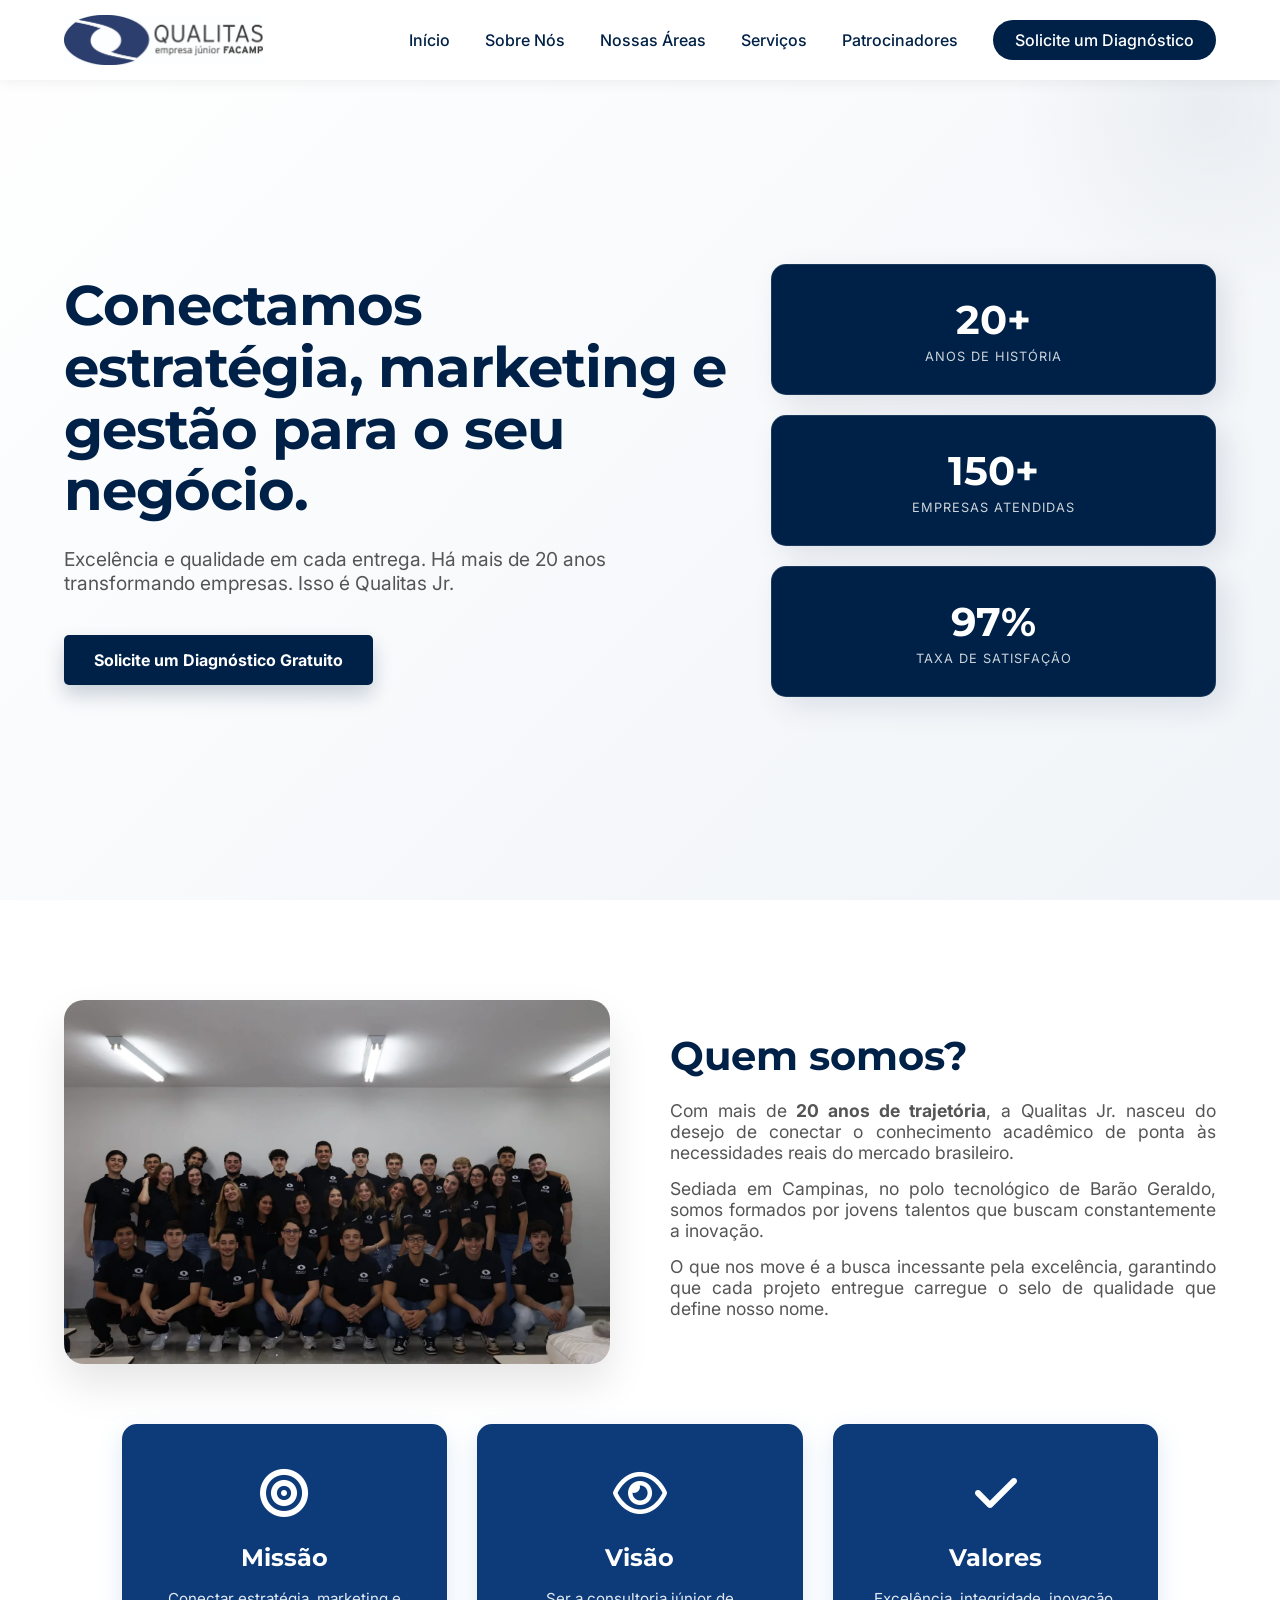
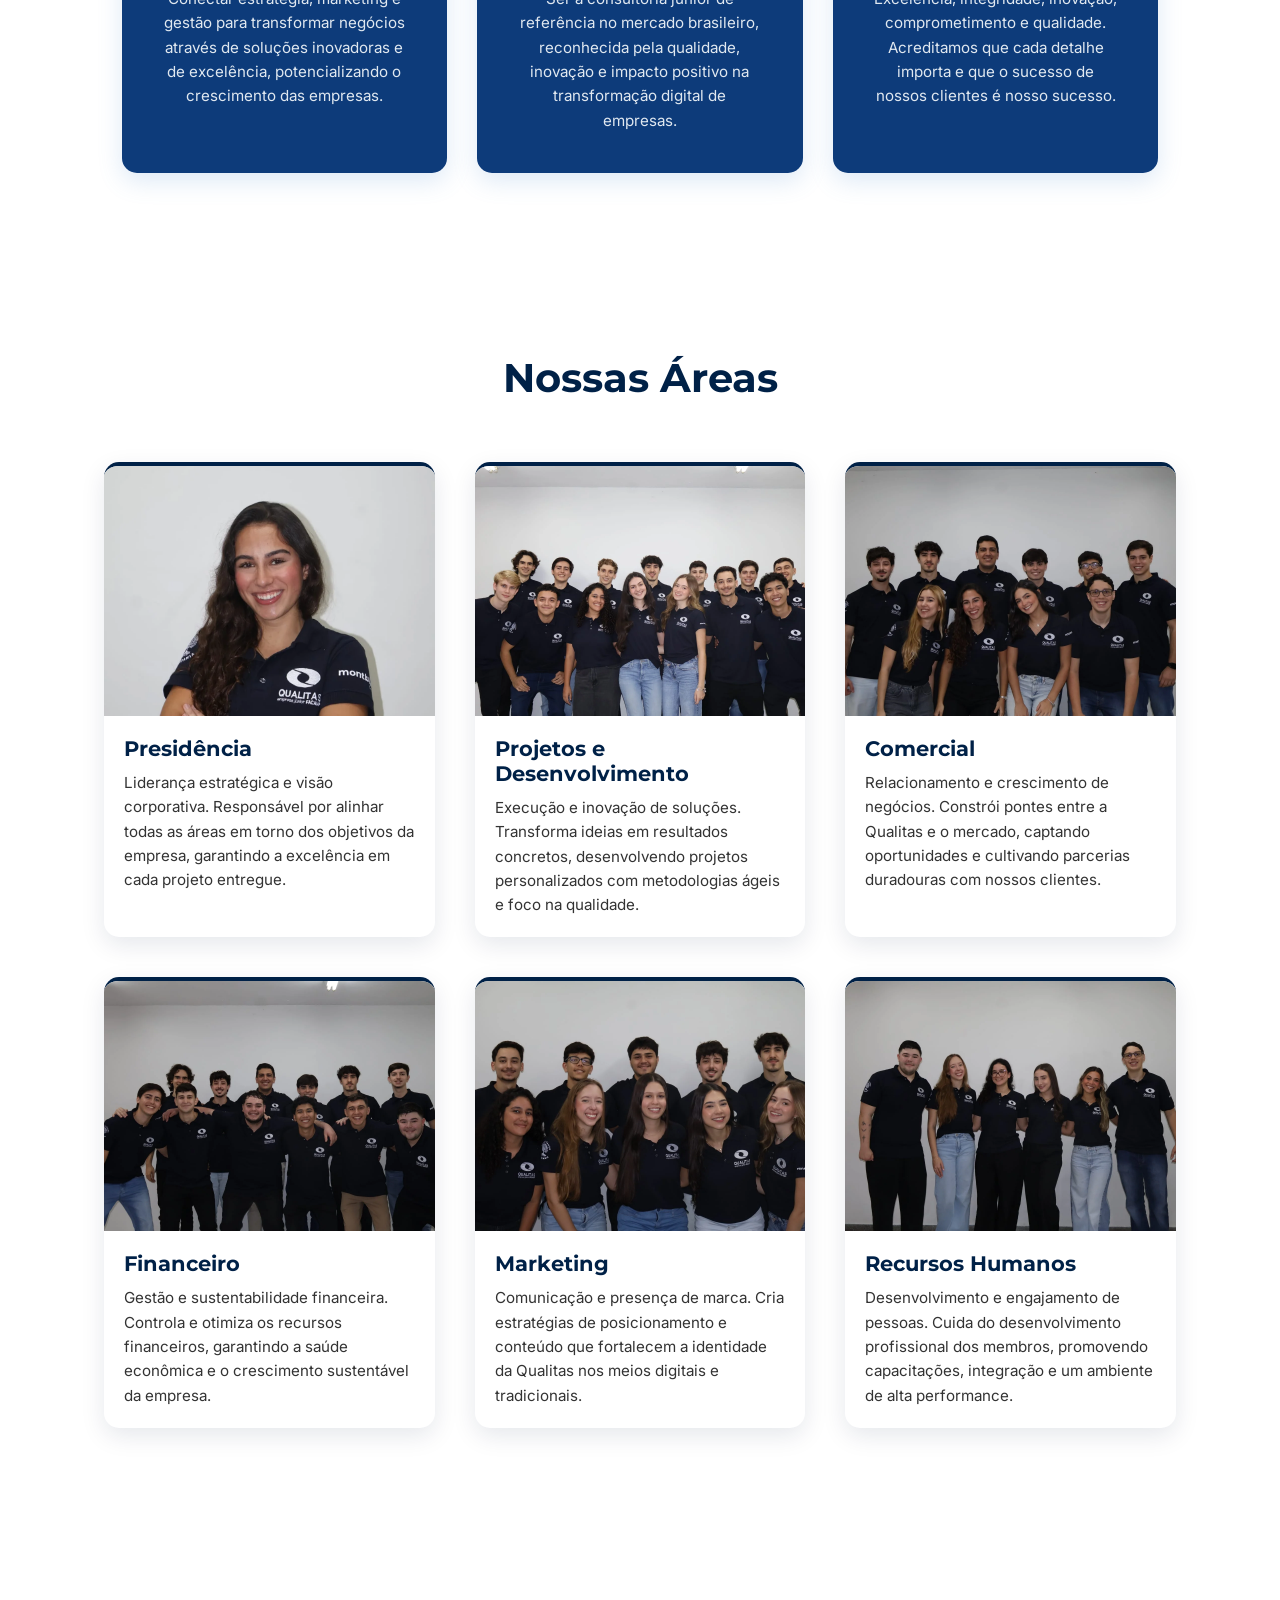
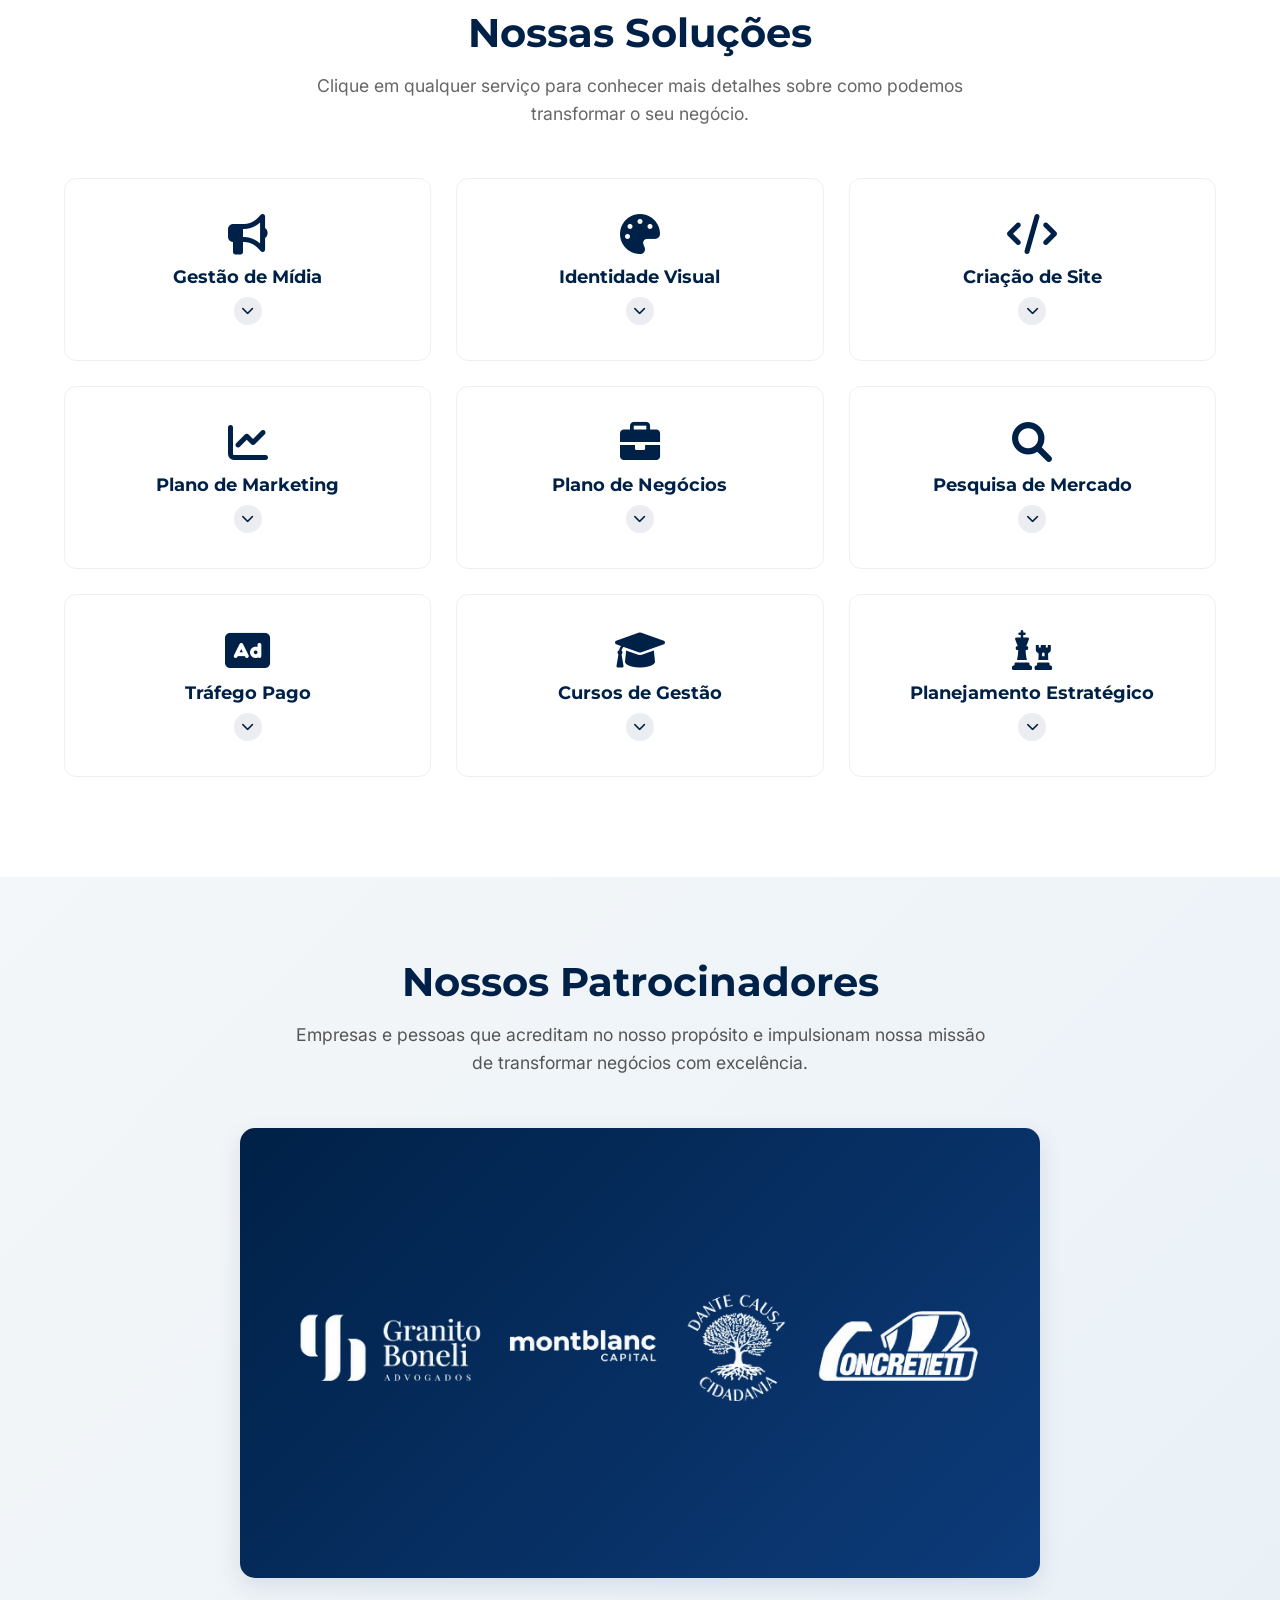
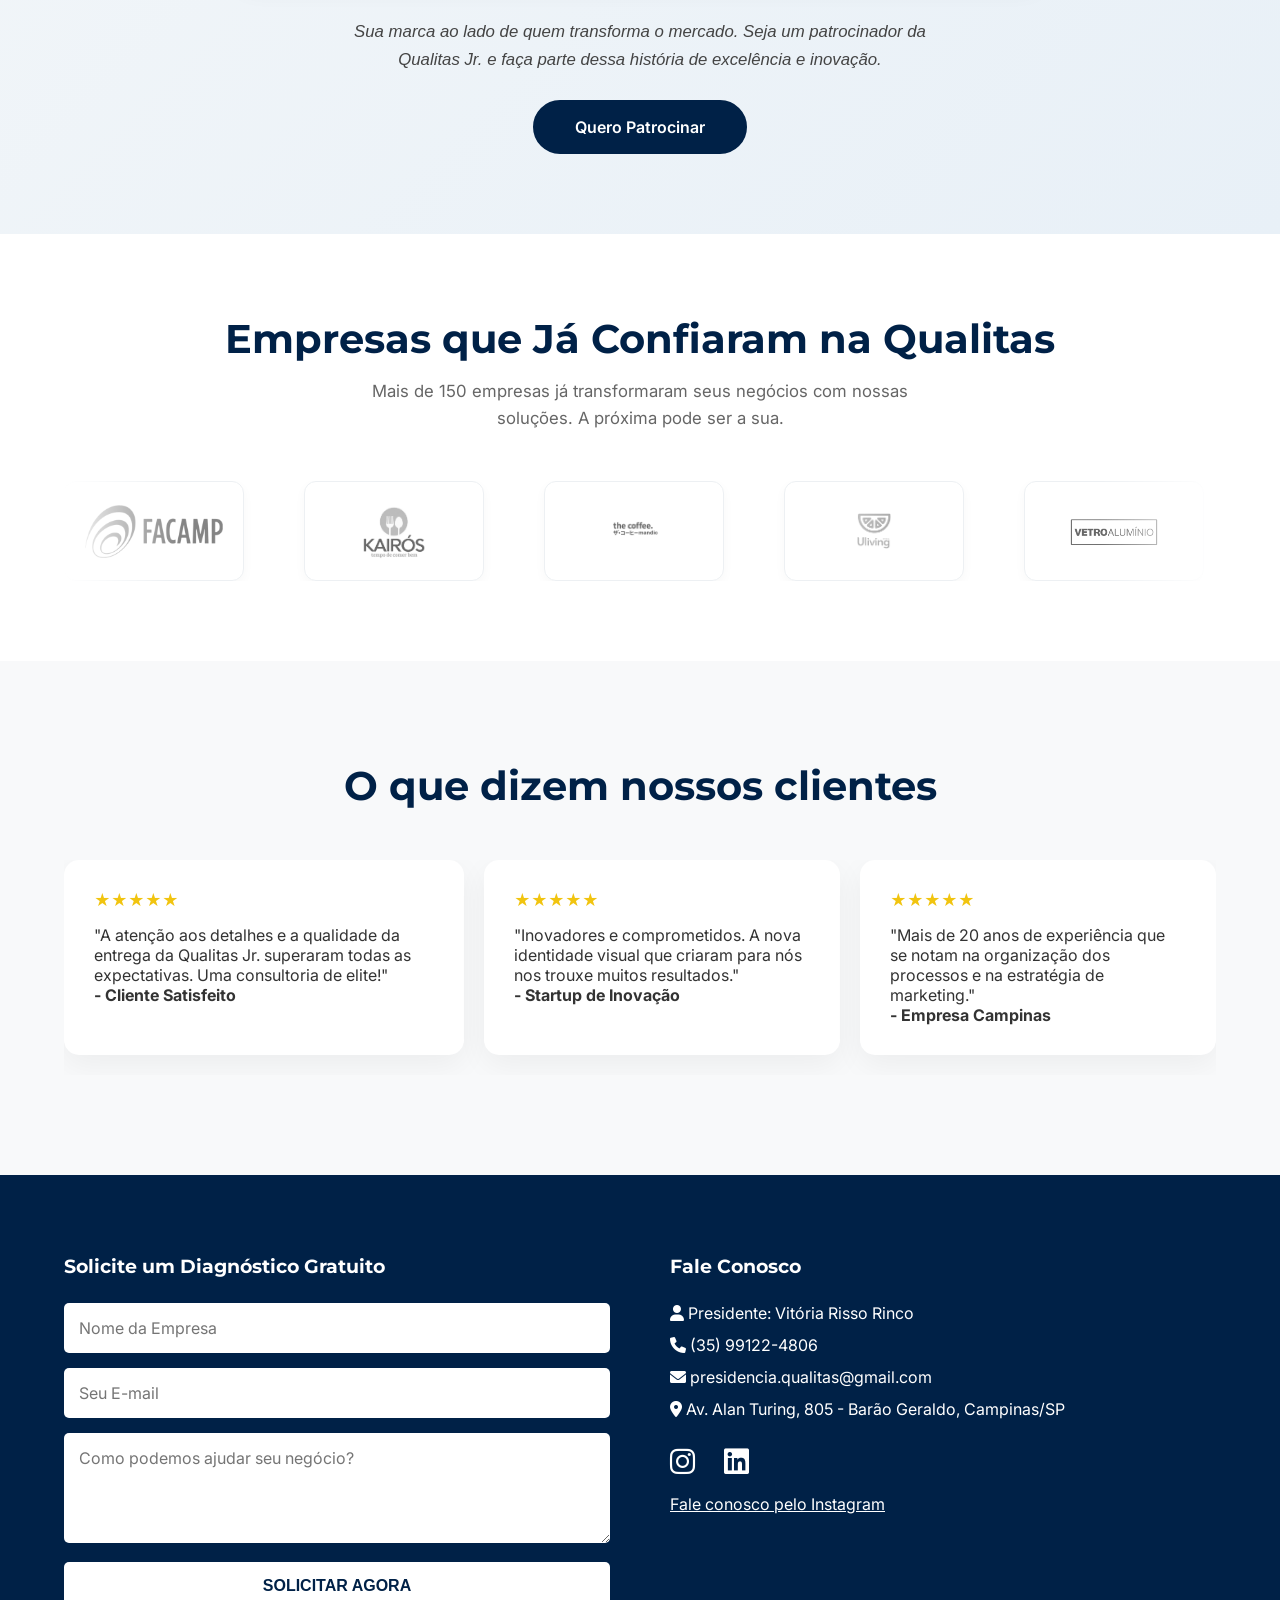
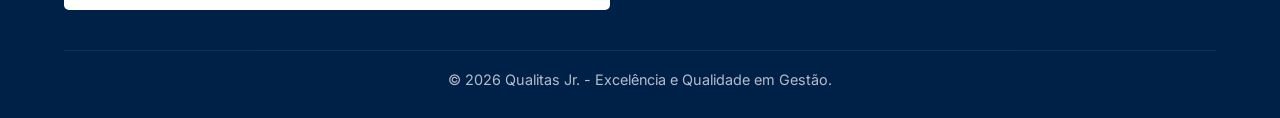
==== commit 5440e399: "Add files via upload" ====
--- a/index.html
+++ b/index.html
@@ -208,7 +208,7 @@
         <div class="about-container">
             <div class="about-image">
                 <img src="img/foto-equipe.webp" alt="Equipe Qualitas Jr" class="team-photo">
-                <div class="experience-badge">20 Anos de Mercado</div>
+
             </div>
             <div class="about-text">
                 <h2>Quem somos?</h2>
@@ -434,43 +434,42 @@
             próxima pode ser a sua.</p>
         <div class="clients-carousel-wrapper">
             <div class="clients-carousel-track" id="clients-track">
-                <!-- Placeholders — substitua pelo logo real adicionando: <img src="img/clientes/nome.png" alt="Nome da Empresa"> -->
-                <div class="client-logo-card">
-                    <div class="client-logo-placeholder">Logo 1</div>
-                </div>
-                <div class="client-logo-card">
-                    <div class="client-logo-placeholder">Logo 2</div>
-                </div>
-                <div class="client-logo-card">
-                    <div class="client-logo-placeholder">Logo 3</div>
-                </div>
-                <div class="client-logo-card">
-                    <div class="client-logo-placeholder">Logo 4</div>
-                </div>
-                <div class="client-logo-card">
-                    <div class="client-logo-placeholder">Logo 5</div>
-                </div>
-                <div class="client-logo-card">
-                    <div class="client-logo-placeholder">Logo 6</div>
+                <div class="client-logo-card">
+                    <img src="img/facampsemfundo.png" alt="FACAMP">
+                </div>
+                <div class="client-logo-card">
+                    <img src="img/kairos.png" alt="Kairós">
+                </div>
+                <div class="client-logo-card">
+                    <img src="img/logothecoffemandic.png" alt="The Coffee Mandic">
+                </div>
+                <div class="client-logo-card">
+                    <img src="img/ulivingsemfundo.png" alt="Uliving">
+                </div>
+                <div class="client-logo-card">
+                    <img src="img/vetro.png" alt="Vetro">
+                </div>
+                <div class="client-logo-card">
+                    <img src="img/planetamoto.png" alt="Planeta Moto">
                 </div>
                 <!-- Duplicados para carrossel infinito -->
                 <div class="client-logo-card">
-                    <div class="client-logo-placeholder">Logo 1</div>
-                </div>
-                <div class="client-logo-card">
-                    <div class="client-logo-placeholder">Logo 2</div>
-                </div>
-                <div class="client-logo-card">
-                    <div class="client-logo-placeholder">Logo 3</div>
-                </div>
-                <div class="client-logo-card">
-                    <div class="client-logo-placeholder">Logo 4</div>
-                </div>
-                <div class="client-logo-card">
-                    <div class="client-logo-placeholder">Logo 5</div>
-                </div>
-                <div class="client-logo-card">
-                    <div class="client-logo-placeholder">Logo 6</div>
+                    <img src="img/facampsemfundo.png" alt="FACAMP">
+                </div>
+                <div class="client-logo-card">
+                    <img src="img/kairos.png" alt="Kairós">
+                </div>
+                <div class="client-logo-card">
+                    <img src="img/logothecoffemandic.png" alt="The Coffee Mandic">
+                </div>
+                <div class="client-logo-card">
+                    <img src="img/ulivingsemfundo.png" alt="Uliving">
+                </div>
+                <div class="client-logo-card">
+                    <img src="img/vetro.png" alt="Vetro">
+                </div>
+                <div class="client-logo-card">
+                    <img src="img/planetamoto.png" alt="Planeta Moto">
                 </div>
             </div>
         </div>
--- a/css/style.css
+++ b/css/style.css
@@ -999,21 +999,18 @@
     width: max-content;
 }
 
-.clients-carousel-track:hover {
-    animation-play-state: paused;
-}
-
 .client-logo-card {
     flex-shrink: 0;
     width: 180px;
     height: 100px;
-    background: #f8f9fa;
+    background: #ffffff;
     border-radius: 12px;
     display: flex;
     align-items: center;
     justify-content: center;
     padding: 20px;
     border: 1px solid #edf0f3;
+    box-shadow: 0 4px 12px rgba(0, 0, 0, 0.03);
     transition: all 0.3s ease;
 }
 
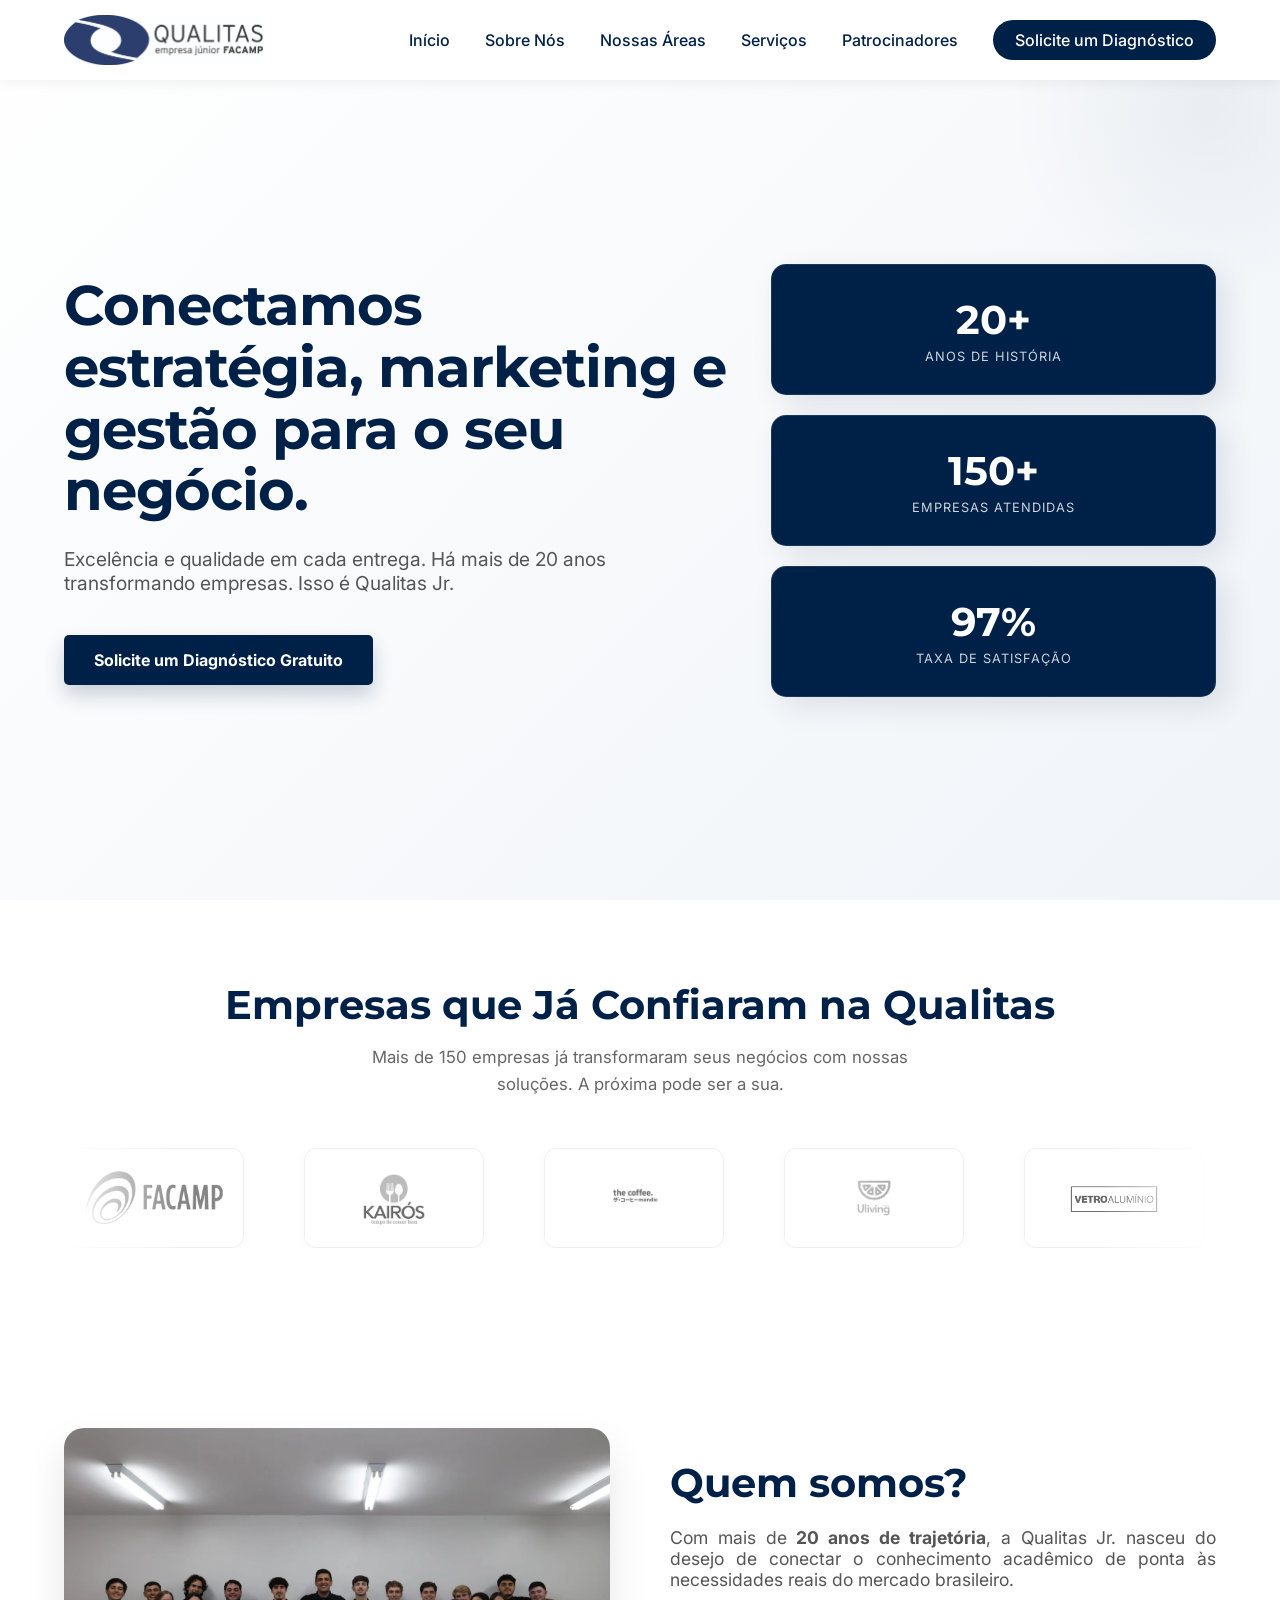
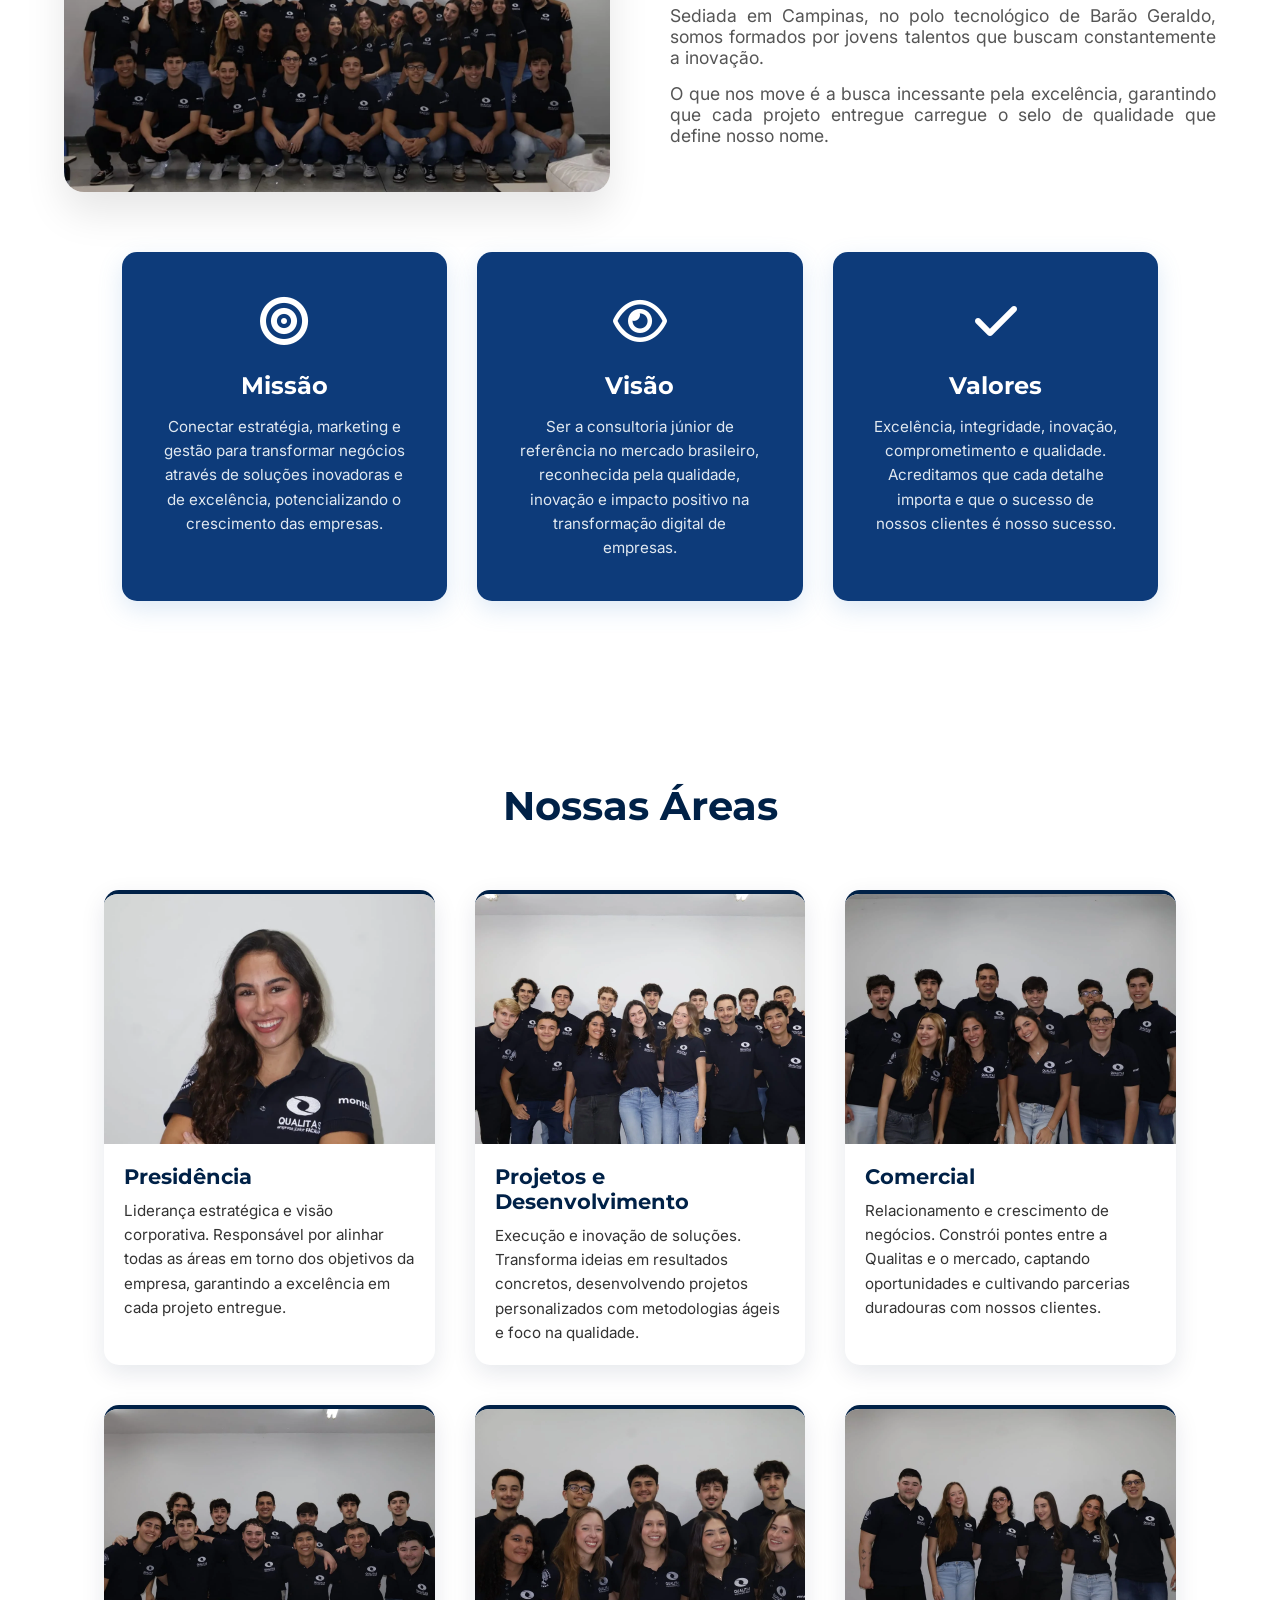
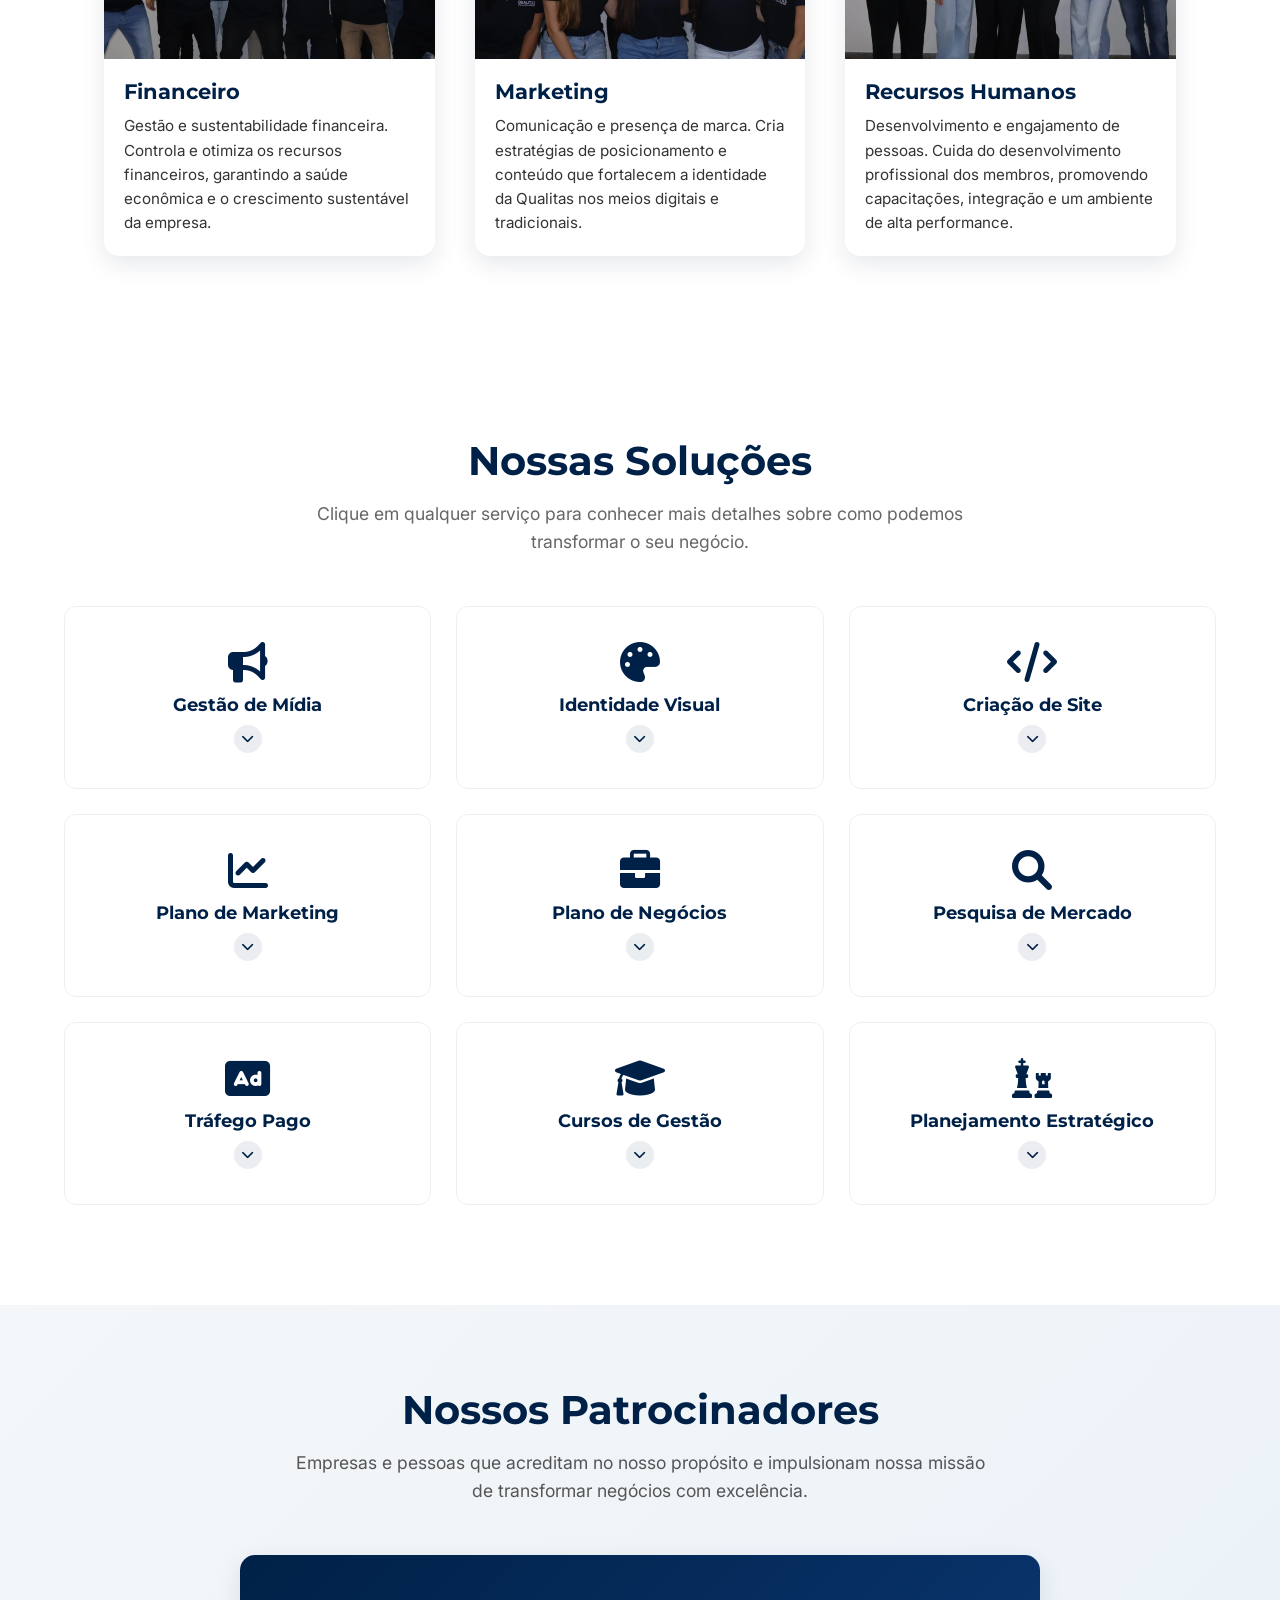
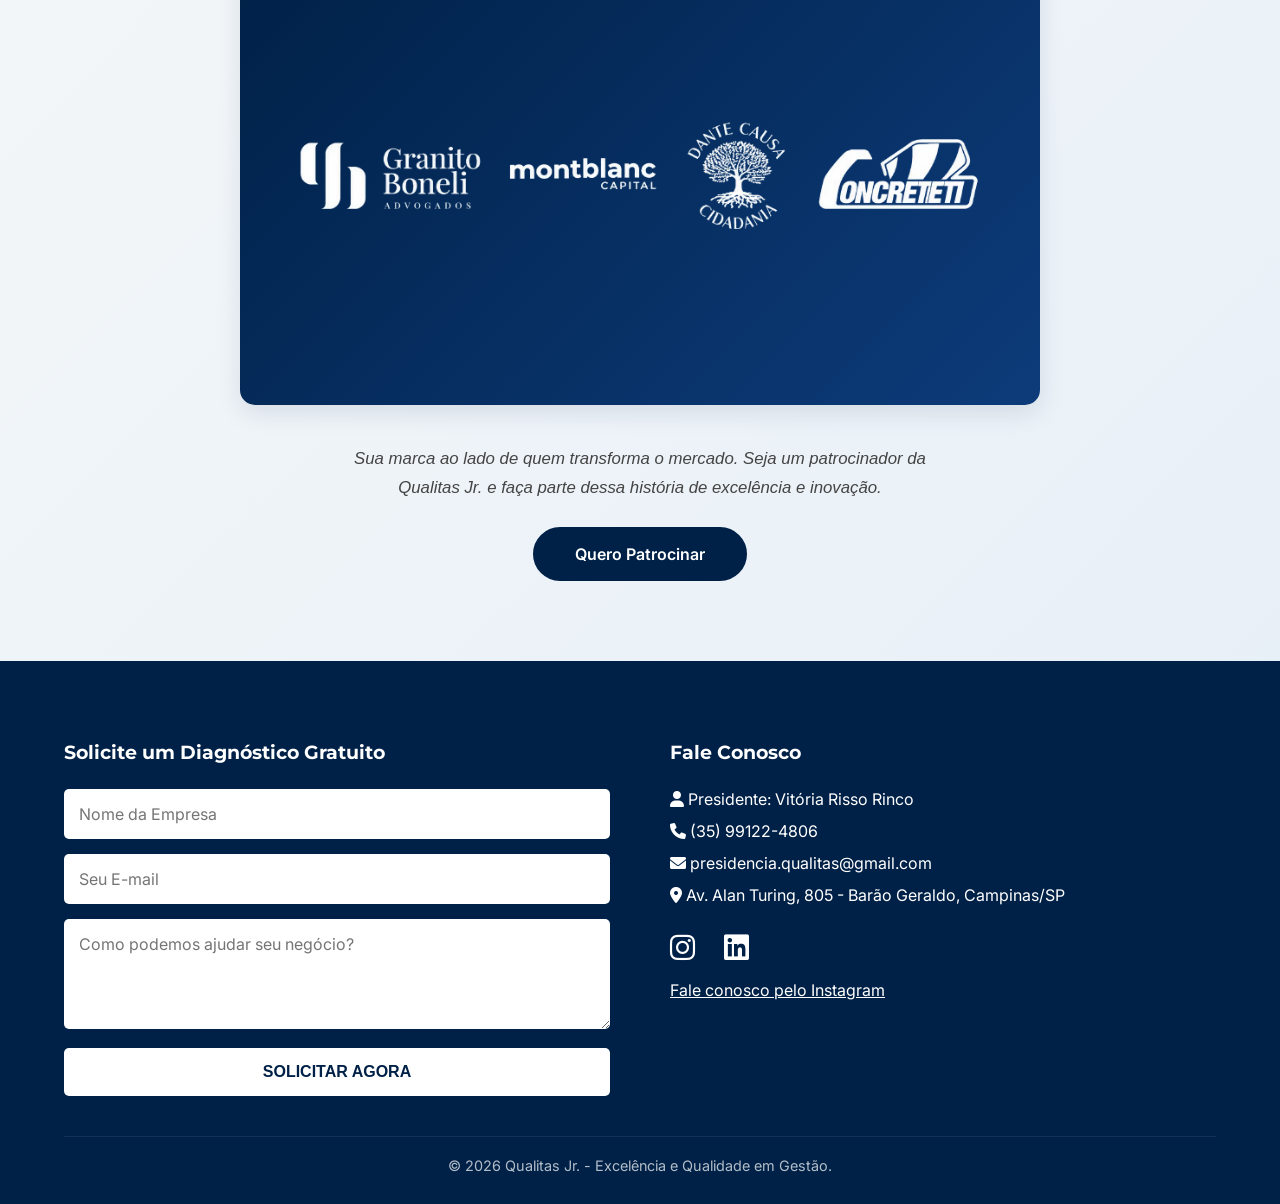
==== commit c028c6cc: "Add files via upload" ====
--- a/index.html
+++ b/index.html
@@ -203,6 +203,52 @@
             </div>
         </div>
     </section>
+    <section id="clientes" class="trusted-clients reveal">
+        <h2 class="trusted-clients-title">Empresas que Já Confiaram na Qualitas</h2>
+        <p class="trusted-clients-subtitle">Mais de 150 empresas já transformaram seus negócios com nossas soluções. A
+            próxima pode ser a sua.</p>
+        <div class="clients-carousel-wrapper">
+            <div class="clients-carousel-track" id="clients-track">
+                <div class="client-logo-card">
+                    <img src="img/facampsemfundo.png" alt="FACAMP">
+                </div>
+                <div class="client-logo-card">
+                    <img src="img/kairos.png" alt="Kairós">
+                </div>
+                <div class="client-logo-card">
+                    <img src="img/logothecoffemandic.png" alt="The Coffee Mandic">
+                </div>
+                <div class="client-logo-card">
+                    <img src="img/ulivingsemfundo.png" alt="Uliving">
+                </div>
+                <div class="client-logo-card">
+                    <img src="img/vetro.png" alt="Vetro">
+                </div>
+                <div class="client-logo-card">
+                    <img src="img/planetamoto.png" alt="Planeta Moto">
+                </div>
+                <!-- Duplicados para carrossel infinito -->
+                <div class="client-logo-card">
+                    <img src="img/facampsemfundo.png" alt="FACAMP">
+                </div>
+                <div class="client-logo-card">
+                    <img src="img/kairos.png" alt="Kairós">
+                </div>
+                <div class="client-logo-card">
+                    <img src="img/logothecoffemandic.png" alt="The Coffee Mandic">
+                </div>
+                <div class="client-logo-card">
+                    <img src="img/ulivingsemfundo.png" alt="Uliving">
+                </div>
+                <div class="client-logo-card">
+                    <img src="img/vetro.png" alt="Vetro">
+                </div>
+                <div class="client-logo-card">
+                    <img src="img/planetamoto.png" alt="Planeta Moto">
+                </div>
+            </div>
+        </div>
+    </section>
 
     <section id="sobre" class="about reveal">
         <div class="about-container">
@@ -428,76 +474,7 @@
         </div>
     </section>
 
-    <section id="clientes" class="trusted-clients reveal">
-        <h2 class="trusted-clients-title">Empresas que Já Confiaram na Qualitas</h2>
-        <p class="trusted-clients-subtitle">Mais de 150 empresas já transformaram seus negócios com nossas soluções. A
-            próxima pode ser a sua.</p>
-        <div class="clients-carousel-wrapper">
-            <div class="clients-carousel-track" id="clients-track">
-                <div class="client-logo-card">
-                    <img src="img/facampsemfundo.png" alt="FACAMP">
-                </div>
-                <div class="client-logo-card">
-                    <img src="img/kairos.png" alt="Kairós">
-                </div>
-                <div class="client-logo-card">
-                    <img src="img/logothecoffemandic.png" alt="The Coffee Mandic">
-                </div>
-                <div class="client-logo-card">
-                    <img src="img/ulivingsemfundo.png" alt="Uliving">
-                </div>
-                <div class="client-logo-card">
-                    <img src="img/vetro.png" alt="Vetro">
-                </div>
-                <div class="client-logo-card">
-                    <img src="img/planetamoto.png" alt="Planeta Moto">
-                </div>
-                <!-- Duplicados para carrossel infinito -->
-                <div class="client-logo-card">
-                    <img src="img/facampsemfundo.png" alt="FACAMP">
-                </div>
-                <div class="client-logo-card">
-                    <img src="img/kairos.png" alt="Kairós">
-                </div>
-                <div class="client-logo-card">
-                    <img src="img/logothecoffemandic.png" alt="The Coffee Mandic">
-                </div>
-                <div class="client-logo-card">
-                    <img src="img/ulivingsemfundo.png" alt="Uliving">
-                </div>
-                <div class="client-logo-card">
-                    <img src="img/vetro.png" alt="Vetro">
-                </div>
-                <div class="client-logo-card">
-                    <img src="img/planetamoto.png" alt="Planeta Moto">
-                </div>
-            </div>
-        </div>
-    </section>
-
-    <section id="depoimentos" class="testimonials reveal">
-        <h2 style="text-align:center; margin-bottom: 50px;">O que dizem nossos clientes</h2>
-        <div class="testimonial-container">
-            <div class="testimonial-card">
-                <div class="stars">★★★★★</div>
-                <p>"A atenção aos detalhes e a qualidade da entrega da Qualitas Jr. superaram todas as expectativas. Uma
-                    consultoria de elite!"</p>
-                <strong>- Cliente Satisfeito</strong>
-            </div>
-            <div class="testimonial-card">
-                <div class="stars">★★★★★</div>
-                <p>"Inovadores e comprometidos. A nova identidade visual que criaram para nós nos trouxe muitos
-                    resultados."</p>
-                <strong>- Startup de Inovação</strong>
-            </div>
-            <div class="testimonial-card">
-                <div class="stars">★★★★★</div>
-                <p>"Mais de 20 anos de experiência que se notam na organização dos processos e na estratégia de
-                    marketing."</p>
-                <strong>- Empresa Campinas</strong>
-            </div>
-        </div>
-    </section>
+
 
     <footer id="contato">
         <div class="footer-grid">
